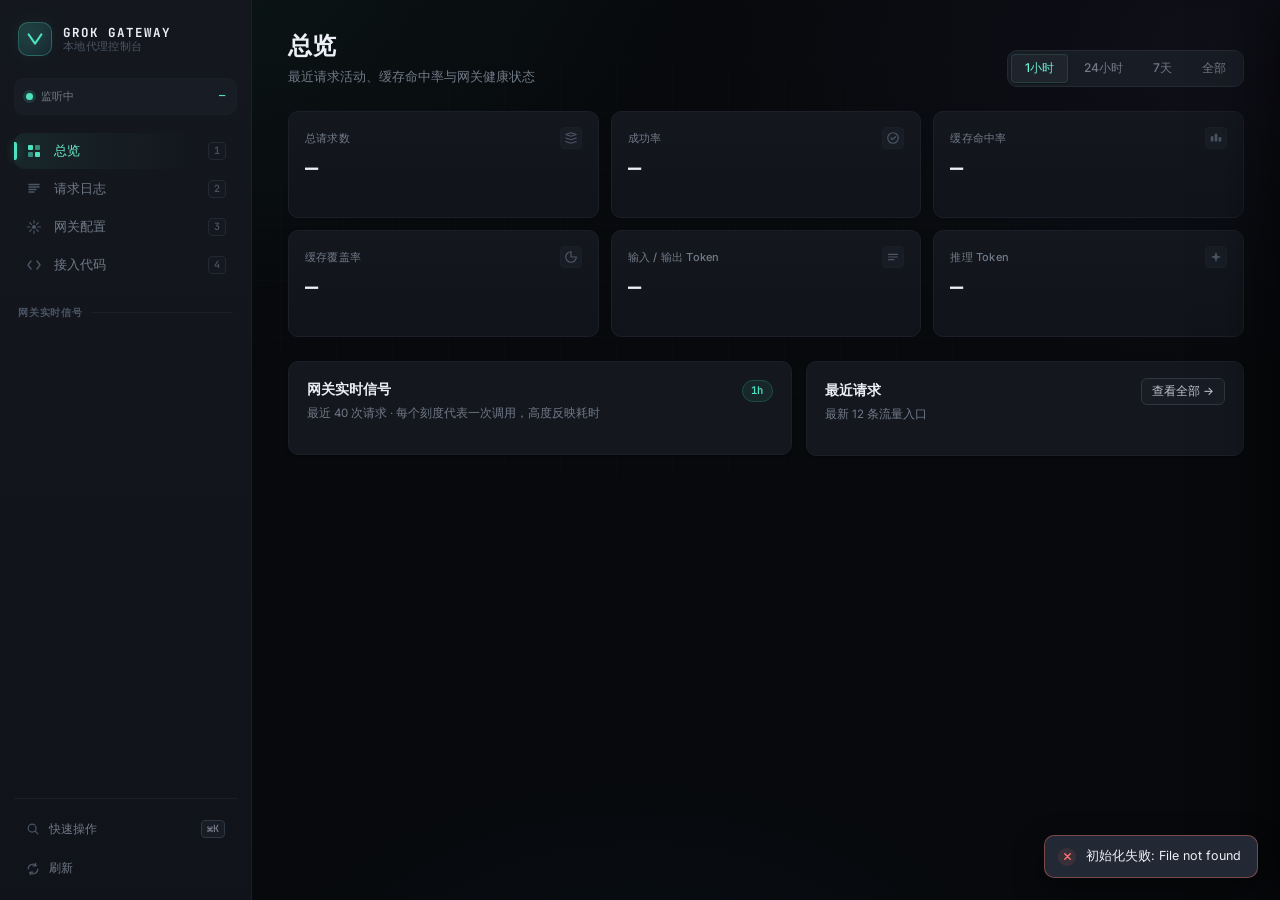
==== static/index.html @ 40077f23 "Add files via upload" ====
<!doctype html>
<html lang="zh">
<head>
<meta charset="utf-8" />
<meta name="viewport" content="width=device-width, initial-scale=1, viewport-fit=cover" />
<meta name="theme-color" content="#0A0B0D" />
<title>Grok Gateway · 控制台</title>
<link rel="icon" href="data:image/svg+xml,%3Csvg xmlns='http://www.w3.org/2000/svg' viewBox='0 0 32 32'%3E%3Crect width='32' height='32' rx='8' fill='%230E1014'/%3E%3Cpath d='M9 11 L16 21 L23 11' stroke='%234FE2C0' stroke-width='2.5' fill='none' stroke-linecap='round' stroke-linejoin='round'/%3E%3C/svg%3E" />
<link rel="preconnect" href="https://fonts.googleapis.com">
<link rel="preconnect" href="https://fonts.gstatic.com" crossorigin>
<link href="https://fonts.googleapis.com/css2?family=JetBrains+Mono:wght@400;500;600;700&family=Inter:wght@400;500;600;700;800&display=swap" rel="stylesheet">
<link rel="stylesheet" href="/static/style.css" />
</head>
<body>

<!-- ============ AMBIENT BACKGROUND ============ -->
<div class="ambient" aria-hidden="true">
  <div class="ambient-mesh"></div>
  <div class="ambient-grid"></div>
</div>

<div class="app">

  <!-- ============ SIDEBAR ============ -->
  <aside class="rail" id="sidebar">
    <div class="rail-brand">
      <span class="rail-brand-mark" aria-hidden="true">
        <svg viewBox="0 0 24 24" width="22" height="22"><path d="M5 7 L12 17 L19 7" stroke="currentColor" stroke-width="2.2" fill="none" stroke-linecap="round" stroke-linejoin="round"/></svg>
      </span>
      <div class="rail-brand-text">
        <strong>GROK GATEWAY</strong>
        <small>本地代理控制台</small>
      </div>
    </div>

    <div class="rail-status" id="connStatus" title="代理监听地址">
      <span class="dot dot-live" id="connDot"></span>
      <span class="rail-status-text">监听中</span>
      <code id="listenAddr">—</code>
    </div>

    <nav class="rail-nav" aria-label="主导航">
      <button class="rail-nav-item is-active" data-view="overview">
        <span class="rail-nav-icon" aria-hidden="true">
          <svg viewBox="0 0 16 16" width="16" height="16"><rect x="2" y="2" width="5" height="5" rx="1" fill="currentColor"/><rect x="9" y="2" width="5" height="5" rx="1" fill="currentColor" opacity="0.55"/><rect x="2" y="9" width="5" height="5" rx="1" fill="currentColor" opacity="0.55"/><rect x="9" y="9" width="5" height="5" rx="1" fill="currentColor"/></svg>
        </span>
        <span class="rail-nav-label">总览</span>
        <kbd>1</kbd>
      </button>
      <button class="rail-nav-item" data-view="logs">
        <span class="rail-nav-icon" aria-hidden="true">
          <svg viewBox="0 0 16 16" width="16" height="16"><path d="M3 3.5h10M3 6h10M3 8.5h7M3 11h5" stroke="currentColor" stroke-width="1.4" stroke-linecap="round" fill="none"/></svg>
        </span>
        <span class="rail-nav-label">请求日志</span>
        <kbd>2</kbd>
      </button>
      <button class="rail-nav-item" data-view="gateways">
        <span class="rail-nav-icon" aria-hidden="true">
          <svg viewBox="0 0 16 16" width="16" height="16"><circle cx="8" cy="8" r="2" fill="currentColor"/><path d="M8 1.5v2.5M8 12v2.5M1.5 8h2.5M12 8h2.5M3.7 3.7l1.7 1.7M10.6 10.6l1.7 1.7M3.7 12.3l1.7-1.7M10.6 5.4l1.7-1.7" stroke="currentColor" stroke-width="1.2" stroke-linecap="round" fill="none"/></svg>
        </span>
        <span class="rail-nav-label">网关配置</span>
        <kbd>3</kbd>
      </button>
      <button class="rail-nav-item" data-view="setup">
        <span class="rail-nav-icon" aria-hidden="true">
          <svg viewBox="0 0 16 16" width="16" height="16"><path d="M5 4l-3 4 3 4M11 4l3 4-3 4" stroke="currentColor" stroke-width="1.4" stroke-linecap="round" stroke-linejoin="round" fill="none"/></svg>
        </span>
        <span class="rail-nav-label">接入代码</span>
        <kbd>4</kbd>
      </button>
    </nav>

    <div class="rail-divider"><span>网关实时信号</span></div>
    <div class="rail-channels" id="railChannels">
      <!-- populated by JS: per-gateway pulse strip -->
    </div>

    <div class="rail-foot">
      <button class="rail-foot-btn" id="cmdKBtn" title="打开命令面板">
        <span class="rail-foot-icon" aria-hidden="true">
          <svg viewBox="0 0 16 16" width="14" height="14"><circle cx="7" cy="7" r="4.5" stroke="currentColor" stroke-width="1.4" fill="none"/><path d="M10.5 10.5l3 3" stroke="currentColor" stroke-width="1.4" stroke-linecap="round"/></svg>
        </span>
        <span>快速操作</span>
        <kbd class="kbd-combo">⌘K</kbd>
      </button>
      <button class="rail-foot-btn" id="refreshAllBtn" title="刷新全部数据">
        <span class="rail-foot-icon" aria-hidden="true">
          <svg viewBox="0 0 16 16" width="14" height="14"><path d="M2.5 8a5.5 5.5 0 0 1 9.4-3.9M13.5 8a5.5 5.5 0 0 1-9.4 3.9" stroke="currentColor" stroke-width="1.4" fill="none" stroke-linecap="round"/><path d="M11 1.5v3h-3M5 14.5v-3h3" stroke="currentColor" stroke-width="1.4" fill="none" stroke-linecap="round" stroke-linejoin="round"/></svg>
        </span>
        <span>刷新</span>
      </button>
    </div>
  </aside>

  <!-- ============ MAIN ============ -->
  <main class="main">

    <!-- ---------- OVERVIEW ---------- -->
    <section class="view is-active" id="view-overview">
      <header class="view-head">
        <div class="view-head-title">
          <h1>总览</h1>
          <p>最近请求活动、缓存命中率与网关健康状态</p>
        </div>
        <div class="range-picker" id="rangePicker" role="tablist">
          <button data-range="1h" class="is-active" role="tab">1小时</button>
          <button data-range="24h" role="tab">24小时</button>
          <button data-range="7d" role="tab">7天</button>
          <button data-range="all" role="tab">全部</button>
        </div>
      </header>

      <div class="stat-grid" id="statGrid">
        <div class="stat-card" data-stat="requests">
          <div class="stat-card-head">
            <span class="stat-label">总请求数</span>
            <span class="stat-icon" aria-hidden="true">
              <svg viewBox="0 0 16 16" width="14" height="14"><path d="M2 4l6-2 6 2-6 2-6-2zM2 8l6 2 6-2M2 12l6 2 6-2" stroke="currentColor" stroke-width="1.2" fill="none" stroke-linecap="round" stroke-linejoin="round"/></svg>
            </span>
          </div>
          <span class="stat-value" id="statRequests">—</span>
          <span class="stat-sub" id="statRequestsSub">&nbsp;</span>
          <svg class="stat-spark" data-stat="requests" viewBox="0 0 100 28" preserveAspectRatio="none" aria-hidden="true"></svg>
        </div>
        <div class="stat-card" data-stat="success">
          <div class="stat-card-head">
            <span class="stat-label">成功率</span>
            <span class="stat-icon" aria-hidden="true">
              <svg viewBox="0 0 16 16" width="14" height="14"><circle cx="8" cy="8" r="6" stroke="currentColor" stroke-width="1.4" fill="none"/><path d="M5.5 8l1.8 1.8L11 6.5" stroke="currentColor" stroke-width="1.4" fill="none" stroke-linecap="round" stroke-linejoin="round"/></svg>
            </span>
          </div>
          <span class="stat-value" id="statSuccess">—</span>
          <span class="stat-sub" id="statSuccessSub">&nbsp;</span>
          <svg class="stat-spark" data-stat="success" viewBox="0 0 100 28" preserveAspectRatio="none" aria-hidden="true"></svg>
        </div>
        <div class="stat-card" data-stat="cacheHit">
          <div class="stat-card-head">
            <span class="stat-label">缓存命中率</span>
            <span class="stat-icon" aria-hidden="true">
              <svg viewBox="0 0 16 16" width="14" height="14"><rect x="2" y="6" width="3" height="6" rx="0.5" fill="currentColor"/><rect x="6.5" y="3" width="3" height="9" rx="0.5" fill="currentColor"/><rect x="11" y="7" width="3" height="5" rx="0.5" fill="currentColor"/></svg>
            </span>
          </div>
          <span class="stat-value" id="statCacheHit">—</span>
          <span class="stat-sub" id="statCacheHitSub">&nbsp;</span>
          <svg class="stat-spark" data-stat="cacheHit" viewBox="0 0 100 28" preserveAspectRatio="none" aria-hidden="true"></svg>
        </div>
        <div class="stat-card" data-stat="cacheCoverage">
          <div class="stat-card-head">
            <span class="stat-label">缓存覆盖率</span>
            <span class="stat-icon" aria-hidden="true">
              <svg viewBox="0 0 16 16" width="14" height="14"><path d="M8 2a6 6 0 1 0 6 6" stroke="currentColor" stroke-width="1.4" fill="none" stroke-linecap="round"/><path d="M8 2v6h6" stroke="currentColor" stroke-width="1.4" fill="none" stroke-linecap="round" stroke-linejoin="round"/></svg>
            </span>
          </div>
          <span class="stat-value" id="statCacheCoverage">—</span>
          <span class="stat-sub" id="statCacheCoverageSub">&nbsp;</span>
          <svg class="stat-spark" data-stat="cacheCoverage" viewBox="0 0 100 28" preserveAspectRatio="none" aria-hidden="true"></svg>
        </div>
        <div class="stat-card" data-stat="tokens">
          <div class="stat-card-head">
            <span class="stat-label">输入 / 输出 Token</span>
            <span class="stat-icon" aria-hidden="true">
              <svg viewBox="0 0 16 16" width="14" height="14"><path d="M3 5h10M3 8h10M3 11h6" stroke="currentColor" stroke-width="1.4" stroke-linecap="round"/></svg>
            </span>
          </div>
          <span class="stat-value" id="statTokens">—</span>
          <span class="stat-sub" id="statTokensSub">&nbsp;</span>
          <svg class="stat-spark" data-stat="tokens" viewBox="0 0 100 28" preserveAspectRatio="none" aria-hidden="true"></svg>
        </div>
        <div class="stat-card" data-stat="reasoning">
          <div class="stat-card-head">
            <span class="stat-label">推理 Token</span>
            <span class="stat-icon" aria-hidden="true">
              <svg viewBox="0 0 16 16" width="14" height="14"><path d="M8 2l1.5 4.5L14 8l-4.5 1.5L8 14l-1.5-4.5L2 8l4.5-1.5z" fill="currentColor"/></svg>
            </span>
          </div>
          <span class="stat-value" id="statReasoning">—</span>
          <span class="stat-sub" id="statReasoningSub">&nbsp;</span>
          <svg class="stat-spark" data-stat="reasoning" viewBox="0 0 100 28" preserveAspectRatio="none" aria-hidden="true"></svg>
        </div>
      </div>

      <div class="panel-row">
        <div class="panel gateway-overview">
          <div class="panel-head">
            <div>
              <h2>网关实时信号</h2>
              <span class="muted small">最近 40 次请求 · 每个刻度代表一次调用，高度反映耗时</span>
            </div>
            <span class="panel-tag" id="pulseRange">1h</span>
          </div>
          <div id="gatewayPulseList" class="gw-pulse-list"><!-- JS --></div>
        </div>

        <div class="panel recent-panel">
          <div class="panel-head">
            <div>
              <h2>最近请求</h2>
              <span class="muted small">最新 12 条流量入口</span>
            </div>
            <button class="btn-ghost small" data-goto="logs">查看全部 →</button>
          </div>
          <div id="recentLogList" class="recent-log-list"><!-- JS --></div>
        </div>
      </div>
    </section>

    <!-- ---------- LOGS ---------- -->
    <section class="view" id="view-logs">
      <header class="view-head">
        <div class="view-head-title">
          <h1>请求日志</h1>
          <p>按网关 / 模型 / 状态筛选，点击行查看完整报文与变更对比</p>
        </div>
        <div class="head-actions">
          <button class="btn-ghost small" id="logsRefreshBtn">
            <svg viewBox="0 0 16 16" width="13" height="13" aria-hidden="true"><path d="M2.5 8a5.5 5.5 0 0 1 9.4-3.9M13.5 8a5.5 5.5 0 0 1-9.4 3.9" stroke="currentColor" stroke-width="1.4" fill="none" stroke-linecap="round"/><path d="M11 1.5v3h-3M5 14.5v-3h3" stroke="currentColor" stroke-width="1.4" fill="none" stroke-linecap="round" stroke-linejoin="round"/></svg>
            刷新
          </button>
          <button class="btn-danger small" id="logsClearBtn">
            <svg viewBox="0 0 16 16" width="13" height="13" aria-hidden="true"><path d="M3 4h10M5.5 4V2.5h5V4M5 4l.5 9h5l.5-9" stroke="currentColor" stroke-width="1.3" fill="none" stroke-linecap="round" stroke-linejoin="round"/></svg>
            清空日志
          </button>
        </div>
      </header>

      <div class="filter-bar">
        <div class="select-wrap">
          <select id="filterGateway" aria-label="按网关筛选">
            <option value="">全部网关</option>
          </select>
          <span class="select-caret" aria-hidden="true"><svg viewBox="0 0 12 12" width="10" height="10"><path d="M3 5l3 3 3-3" stroke="currentColor" stroke-width="1.4" fill="none" stroke-linecap="round"/></svg></span>
        </div>
        <div class="input-wrap">
          <svg viewBox="0 0 16 16" width="13" height="13" aria-hidden="true"><circle cx="7" cy="7" r="4.5" stroke="currentColor" stroke-width="1.4" fill="none"/><path d="M10.5 10.5l3 3" stroke="currentColor" stroke-width="1.4" stroke-linecap="round"/></svg>
          <input id="filterModel" type="text" placeholder="按模型名筛选…" />
        </div>
        <div class="select-wrap">
          <select id="filterStatus" aria-label="按状态筛选">
            <option value="">全部状态</option>
            <option value="success">仅成功</option>
            <option value="error">仅失败</option>
          </select>
          <span class="select-caret" aria-hidden="true"><svg viewBox="0 0 12 12" width="10" height="10"><path d="M3 5l3 3 3-3" stroke="currentColor" stroke-width="1.4" fill="none" stroke-linecap="round"/></svg></span>
        </div>
        <div class="select-wrap">
          <select id="filterLimit" aria-label="每页条数">
            <option value="50">显示 50 条</option>
            <option value="100">显示 100 条</option>
            <option value="200">显示 200 条</option>
            <option value="500">显示 500 条</option>
          </select>
          <span class="select-caret" aria-hidden="true"><svg viewBox="0 0 12 12" width="10" height="10"><path d="M3 5l3 3 3-3" stroke="currentColor" stroke-width="1.4" fill="none" stroke-linecap="round"/></svg></span>
        </div>
      </div>

      <div class="table-wrap panel">
        <table class="log-table">
          <thead>
            <tr>
              <th>时间</th>
              <th>网关</th>
              <th>模型</th>
              <th>状态</th>
              <th>耗时</th>
              <th>流式</th>
              <th>Token (in/out)</th>
              <th>缓存命中</th>
            </tr>
          </thead>
          <tbody id="logTableBody">
            <tr class="empty-row"><td colspan="8">
              <div class="skeleton-line"></div>
              <div class="skeleton-line"></div>
              <div class="skeleton-line"></div>
            </td></tr>
          </tbody>
        </table>
      </div>
      <div class="table-foot">
        <button class="btn-ghost small" id="logsLoadMoreBtn">加载更多</button>
      </div>
    </section>

    <!-- ---------- GATEWAYS ---------- -->
    <section class="view" id="view-gateways">
      <header class="view-head">
        <div class="view-head-title">
          <h1>网关配置</h1>
          <p>分别编辑每个网关的上游地址、请求头白名单和 User-Agent 覆盖</p>
        </div>
        <div class="head-actions">
          <button class="btn-ghost small" id="gatewaysReloadBtn">
            <svg viewBox="0 0 16 16" width="13" height="13" aria-hidden="true"><path d="M2.5 8a5.5 5.5 0 0 1 9.4-3.9M13.5 8a5.5 5.5 0 0 1-9.4 3.9" stroke="currentColor" stroke-width="1.4" fill="none" stroke-linecap="round"/></svg>
            重新加载
          </button>
        </div>
      </header>
      <div id="gatewayCards" class="gw-config-grid"><!-- JS --></div>
    </section>

    <!-- ---------- SETUP ---------- -->
    <section class="view" id="view-setup">
      <header class="view-head">
        <div class="view-head-title">
          <h1>接入代码</h1>
          <p>复制以下配置片段到 Grok Build，指向对应本地网关</p>
        </div>
        <div class="head-actions">
          <button class="btn-ghost small" id="setupReloadBtn">
            <svg viewBox="0 0 16 16" width="13" height="13" aria-hidden="true"><path d="M2.5 8a5.5 5.5 0 0 1 9.4-3.9M13.5 8a5.5 5.5 0 0 1-9.4 3.9" stroke="currentColor" stroke-width="1.4" fill="none" stroke-linecap="round"/></svg>
            重新加载
          </button>
        </div>
      </header>
      <div id="setupSnippets" class="setup-grid"><!-- JS --></div>
    </section>

  </main>
</div>

<!-- ============ LOG DETAIL DRAWER ============ -->
<div class="drawer-backdrop" id="drawerBackdrop"></div>
<aside class="drawer" id="logDrawer" aria-hidden="true">
  <div class="drawer-head">
    <div class="drawer-head-main">
      <h2 id="drawerTitle">请求详情</h2>
      <code id="drawerId" class="muted small">—</code>
    </div>
    <div class="drawer-head-actions">
      <button class="btn-icon" id="drawerCopyIdBtn" title="复制请求 ID">
        <svg viewBox="0 0 16 16" width="13" height="13" aria-hidden="true"><rect x="5" y="5" width="8" height="8" rx="1.5" stroke="currentColor" stroke-width="1.3" fill="none"/><path d="M3 11V3.5A1.5 1.5 0 0 1 4.5 2H11" stroke="currentColor" stroke-width="1.3" fill="none" stroke-linecap="round"/></svg>
      </button>
      <button class="btn-icon" id="drawerCloseBtn" title="关闭 (Esc)">
        <svg viewBox="0 0 16 16" width="13" height="13" aria-hidden="true"><path d="M4 4l8 8M12 4l-8 8" stroke="currentColor" stroke-width="1.6" fill="none" stroke-linecap="round"/></svg>
      </button>
    </div>
  </div>
  <div class="drawer-meta" id="drawerMeta"><!-- JS --></div>
  <div class="drawer-tabs" id="drawerTabs">
    <button class="drawer-tab is-active" data-tab="request-compare">
      <svg viewBox="0 0 14 14" width="11" height="11" aria-hidden="true"><path d="M2 4l3-3 3 3M5 1v6M12 10l-3 3-3-3M9 13V7" stroke="currentColor" stroke-width="1.2" fill="none" stroke-linecap="round" stroke-linejoin="round"/></svg>
      请求对比
    </button>
    <button class="drawer-tab" data-tab="response-compare">
      <svg viewBox="0 0 14 14" width="11" height="11" aria-hidden="true"><path d="M2 4l3-3 3 3M5 1v6M12 10l-3 3-3-3M9 13V7" stroke="currentColor" stroke-width="1.2" fill="none" stroke-linecap="round" stroke-linejoin="round"/></svg>
      响应对比
    </button>
    <button class="drawer-tab" data-tab="request">客户端请求</button>
    <button class="drawer-tab" data-tab="upstream">上游请求</button>
    <button class="drawer-tab" data-tab="upstream-response">上游原始响应</button>
    <button class="drawer-tab" data-tab="response">最终客户端响应</button>
    <button class="drawer-tab" data-tab="headers">请求头</button>
  </div>
  <div class="drawer-body">
    <div class="compare-view" id="drawerCompare"></div>
    <pre class="code-block" id="drawerCode">—</pre>
  </div>
</aside>

<!-- ============ COMMAND PALETTE ============ -->
<div class="cmdk-backdrop" id="cmdkBackdrop" aria-hidden="true"></div>
<div class="cmdk" id="cmdk" role="dialog" aria-modal="true" aria-label="命令面板" aria-hidden="true">
  <div class="cmdk-input-wrap">
    <svg viewBox="0 0 16 16" width="14" height="14" aria-hidden="true"><circle cx="7" cy="7" r="4.5" stroke="currentColor" stroke-width="1.4" fill="none"/><path d="M10.5 10.5l3 3" stroke="currentColor" stroke-width="1.4" stroke-linecap="round"/></svg>
    <input id="cmdkInput" type="text" placeholder="跳转到视图、刷新数据或清空日志…" autocomplete="off" />
    <kbd class="kbd-combo">esc</kbd>
  </div>
  <div class="cmdk-list" id="cmdkList" role="listbox"></div>
</div>

<!-- ============ TOAST STACK ============ -->
<div class="toast-stack" id="toastStack" aria-live="polite" aria-atomic="true"></div>

<script src="/static/app.js"></script>
</body>
</html>
---- static/style.css ----
/* =========================================================
   Grok Gateway Console · v2
   ---------------------------------------------------------
   Design system:
     · layered dark surfaces (depth, not flat black)
     · teal signal accent with subtle glow
     · Inter UI / JetBrains Mono data typography
     · ambient mesh + grid background
     · sparkline trends, command palette, skeletons
   ========================================================= */

/* ----------------- 1. Tokens ----------------- */
:root{
  /* base backgrounds */
  --bg-deep: #07090C;
  --bg: #0C0E13;
  --bg-soft: #101319;

  /* panel system - elevation */
  --panel: #14171E;
  --panel-hi: #181C24;
  --panel-raised: #1E232C;
  --panel-overlay: #161A21;
  --panel-elevated: #232934;

  /* hairlines */
  --hair-soft: #1B1F27;
  --hair: #242A33;
  --hair-strong: #2F3742;

  /* text */
  --text: #ECEFF5;
  --text-soft: #BCC3CF;
  --muted: #717A88;
  --muted-dim: #4B5564;

  /* accents */
  --signal: #4FE2C0;
  --signal-bright: #6CF0D2;
  --signal-soft: #2DC9A8;
  --signal-dim: #1A4F44;
  --signal-glow: rgba(79, 226, 192, 0.35);
  --signal-bg: rgba(79, 226, 192, 0.08);

  --amber: #F5B954;
  --amber-bg: rgba(245, 185, 84, 0.1);
  --coral: #FF7570;
  --coral-bg: rgba(255, 117, 112, 0.1);
  --emerald: #34D399;
  --emerald-bg: rgba(52, 211, 153, 0.1);
  --sky: #38BDF8;
  --sky-bg: rgba(56, 189, 248, 0.1);
  --violet: #A78BFA;
  --violet-bg: rgba(167, 139, 250, 0.1);
  --rose: #FB7185;
  --rose-bg: rgba(251, 113, 133, 0.1);

  /* fonts */
  --font-ui: 'Inter', -apple-system, BlinkMacSystemFont, 'Segoe UI', sans-serif;
  --font-mono: 'JetBrains Mono', ui-monospace, SFMono-Regular, Menlo, Consolas, monospace;

  /* radii */
  --r-xs: 4px;
  --r-sm: 6px;
  --r-md: 10px;
  --r-lg: 14px;
  --r-xl: 18px;
  --r-pill: 999px;

  /* shadows */
  --shadow-sm: 0 1px 2px rgba(0, 0, 0, 0.4);
  --shadow-md: 0 4px 12px rgba(0, 0, 0, 0.35);
  --shadow-lg: 0 12px 32px rgba(0, 0, 0, 0.45);
  --shadow-glow: 0 0 0 1px var(--signal-dim), 0 0 24px rgba(79, 226, 192, 0.18);

  /* motion */
  --ease: cubic-bezier(0.22, 0.61, 0.36, 1);
  --ease-out: cubic-bezier(0.16, 1, 0.3, 1);
  --t-fast: 0.12s;
  --t-med: 0.22s;
  --t-slow: 0.36s;
}

/* ----------------- 2. Base ----------------- */
*{ box-sizing: border-box; }
html,body{ height: 100%; }
body{
  margin: 0;
  background: var(--bg-deep);
  color: var(--text);
  font-family: var(--font-ui);
  font-size: 14px;
  line-height: 1.5;
  -webkit-font-smoothing: antialiased;
  -moz-osx-font-smoothing: grayscale;
  text-rendering: optimizeLegibility;
  overflow-x: hidden;
}

::selection{ background: var(--signal-dim); color: var(--signal-bright); }

::-webkit-scrollbar{ width: 10px; height: 10px; }
::-webkit-scrollbar-track{ background: transparent; }
::-webkit-scrollbar-thumb{
  background: var(--hair-strong);
  border-radius: 6px;
  border: 2px solid transparent;
  background-clip: padding-box;
}
::-webkit-scrollbar-thumb:hover{ background: var(--muted-dim); background-clip: padding-box; }

button{ font-family: inherit; cursor: pointer; }
input, select, textarea{ font-family: inherit; }
code{ font-family: var(--font-mono); }
:focus-visible{ outline: 2px solid var(--signal); outline-offset: 2px; border-radius: 4px; }

.muted{ color: var(--muted); }
.small{ font-size: 12px; }

kbd{
  font-family: var(--font-mono);
  font-size: 10px;
  font-weight: 600;
  padding: 1px 5px;
  border-radius: 4px;
  background: var(--panel-hi);
  border: 1px solid var(--hair-strong);
  color: var(--muted);
  line-height: 1.4;
}
.kbd-combo{ margin-left: auto; }

/* ----------------- 3. Ambient background ----------------- */
.ambient{
  position: fixed; inset: 0; z-index: -1; pointer-events: none;
  background: var(--bg-deep);
}
.ambient-mesh{
  position: absolute; inset: 0;
  background:
    radial-gradient(ellipse 1100px 700px at 8% -8%, rgba(79, 226, 192, 0.07), transparent 55%),
    radial-gradient(ellipse 900px 600px at 95% 5%, rgba(167, 139, 250, 0.05), transparent 55%),
    radial-gradient(ellipse 700px 400px at 50% 110%, rgba(56, 189, 248, 0.03), transparent 55%);
}
.ambient-grid{
  position: absolute; inset: 0;
  background-image:
    linear-gradient(to right, rgba(255, 255, 255, 0.012) 1px, transparent 1px),
    linear-gradient(to bottom, rgba(255, 255, 255, 0.012) 1px, transparent 1px);
  background-size: 56px 56px;
  mask-image: radial-gradient(ellipse 80% 60% at 50% 30%, black 30%, transparent 80%);
  -webkit-mask-image: radial-gradient(ellipse 80% 60% at 50% 30%, black 30%, transparent 80%);
}

/* ----------------- 4. App shell ----------------- */
.app{
  display: grid;
  grid-template-columns: 252px 1fr;
  min-height: 100vh;
}

/* ----------------- 5. Sidebar (rail) ----------------- */
.rail{
  background: linear-gradient(180deg, var(--panel) 0%, var(--bg-soft) 100%);
  border-right: 1px solid var(--hair-soft);
  display: flex;
  flex-direction: column;
  padding: 22px 14px 14px;
  gap: 18px;
  position: sticky;
  top: 0;
  height: 100vh;
  overflow: hidden;
}

.rail-brand{
  display: flex;
  align-items: center;
  gap: 11px;
  padding: 0 4px 4px;
}
.rail-brand-mark{
  width: 34px; height: 34px;
  display: flex; align-items: center; justify-content: center;
  border-radius: var(--r-md);
  background: linear-gradient(135deg, rgba(79, 226, 192, 0.18), rgba(56, 189, 248, 0.08));
  border: 1px solid rgba(79, 226, 192, 0.28);
  color: var(--signal);
  filter: drop-shadow(0 0 8px rgba(79, 226, 192, 0.35));
}
.rail-brand-text{ display: flex; flex-direction: column; line-height: 1.25; }
.rail-brand-text strong{
  font-family: var(--font-mono);
  font-size: 12.5px;
  font-weight: 700;
  letter-spacing: 0.08em;
  color: var(--text);
}
.rail-brand-text small{
  color: var(--muted-dim);
  font-size: 10.5px;
  letter-spacing: 0.03em;
}

.rail-status{
  display: flex; align-items: center; gap: 8px;
  background: var(--panel-hi);
  border: 1px solid var(--hair-soft);
  border-radius: var(--r-md);
  padding: 9px 11px;
  font-family: var(--font-mono);
  font-size: 11px;
  transition: border-color var(--t-fast) var(--ease);
}
.rail-status:hover{ border-color: var(--hair); }
.rail-status-text{ color: var(--muted); flex: 1; }
.rail-status code{ color: var(--signal); font-size: 10.5px; font-weight: 600; }

.dot{
  width: 7px; height: 7px;
  border-radius: 50%;
  flex-shrink: 0;
  background: var(--muted-dim);
}
.dot-live{
  background: var(--signal);
  box-shadow: 0 0 0 3px rgba(79, 226, 192, 0.15);
  animation: pulse-dot 2s ease-in-out infinite;
}
.dot-error{ background: var(--coral); box-shadow: 0 0 0 3px rgba(255, 117, 112, 0.15); }
.dot-warn{ background: var(--amber); }
.dot-idle{ background: var(--muted-dim); }
@keyframes pulse-dot{
  0%, 100%{ box-shadow: 0 0 0 3px rgba(79, 226, 192, 0.18); }
  50%{ box-shadow: 0 0 0 7px rgba(79, 226, 192, 0.06); }
}

.rail-nav{ display: flex; flex-direction: column; gap: 2px; }
.rail-nav-item{
  display: flex; align-items: center; gap: 11px;
  background: transparent;
  border: none;
  color: var(--muted);
  text-align: left;
  padding: 9px 11px;
  border-radius: var(--r-md);
  font-size: 13px;
  font-weight: 500;
  letter-spacing: 0.01em;
  transition: background var(--t-fast) var(--ease), color var(--t-fast) var(--ease);
  position: relative;
}
.rail-nav-item::before{
  content: '';
  position: absolute;
  left: 0; top: 50%;
  transform: translateY(-50%);
  width: 3px;
  height: 0;
  background: var(--signal);
  border-radius: 0 2px 2px 0;
  transition: height var(--t-med) var(--ease);
  box-shadow: 0 0 8px var(--signal-glow);
}
.rail-nav-icon{
  display: flex; align-items: center; justify-content: center;
  width: 18px; height: 18px;
  color: var(--muted-dim);
  transition: color var(--t-fast) var(--ease);
}
.rail-nav-item:hover{
  background: var(--panel-hi);
  color: var(--text-soft);
}
.rail-nav-item:hover .rail-nav-icon{ color: var(--muted); }
.rail-nav-item.is-active{
  background: linear-gradient(90deg, rgba(79, 226, 192, 0.08), transparent 80%);
  color: var(--signal-bright);
}
.rail-nav-item.is-active::before{ height: 18px; }
.rail-nav-item.is-active .rail-nav-icon{ color: var(--signal); }
.rail-nav-item kbd{ opacity: 0.6; margin-left: auto; }

.rail-divider{
  display: flex; align-items: center; gap: 8px;
  margin-top: 4px;
  color: var(--muted-dim);
  font-size: 10px;
  font-weight: 600;
  letter-spacing: 0.08em;
  text-transform: uppercase;
  padding: 0 4px;
}
.rail-divider::after{
  content: '';
  flex: 1;
  height: 1px;
  background: var(--hair-soft);
}

.rail-channels{
  flex: 1;
  display: flex; flex-direction: column; gap: 9px;
  overflow-y: auto;
  margin: -2px;
  padding: 2px;
}
.rail-channel{
  background: var(--panel-hi);
  border: 1px solid var(--hair-soft);
  border-radius: var(--r-sm);
  padding: 9px 11px;
  transition: border-color var(--t-fast) var(--ease);
}
.rail-channel:hover{ border-color: var(--hair); }
.rail-channel-top{
  display: flex; justify-content: space-between; align-items: baseline;
  margin-bottom: 7px;
}
.rail-channel-name{ font-size: 11.5px; font-weight: 600; color: var(--text-soft); }
.rail-channel-prefix{ font-family: var(--font-mono); font-size: 10px; color: var(--muted-dim); }
.rail-channel-ticks{
  display: flex; gap: 2px; align-items: flex-end;
  height: 16px;
}
.tick{
  flex: 1; min-width: 2px;
  background: var(--hair-strong);
  border-radius: 1px;
  height: 30%;
  transition: height var(--t-fast) var(--ease);
}
.tick.ok{ background: var(--signal); opacity: 0.9; }
.tick.err{ background: var(--coral); opacity: 0.95; }

.rail-foot{
  display: flex; flex-direction: column; gap: 4px;
  padding-top: 12px;
  border-top: 1px solid var(--hair-soft);
}
.rail-foot-btn{
  display: flex; align-items: center; gap: 9px;
  background: transparent;
  border: 1px solid transparent;
  color: var(--muted);
  text-align: left;
  padding: 8px 11px;
  border-radius: var(--r-sm);
  font-size: 12px;
  font-weight: 500;
  transition: background var(--t-fast) var(--ease), color var(--t-fast) var(--ease), border-color var(--t-fast) var(--ease);
  width: 100%;
}
.rail-foot-icon{ display: flex; align-items: center; color: var(--muted-dim); transition: color var(--t-fast) var(--ease); }
.rail-foot-btn:hover{
  background: var(--panel-hi);
  border-color: var(--hair);
  color: var(--text-soft);
}
.rail-foot-btn:hover .rail-foot-icon{ color: var(--signal); }

/* ----------------- 6. Buttons ----------------- */
.btn-ghost{
  display: inline-flex; align-items: center; gap: 6px;
  background: var(--panel-hi);
  border: 1px solid var(--hair-strong);
  color: var(--text-soft);
  padding: 7px 12px;
  border-radius: var(--r-sm);
  font-size: 12.5px;
  font-weight: 500;
  transition: border-color var(--t-fast) var(--ease), color var(--t-fast) var(--ease), background var(--t-fast) var(--ease);
  white-space: nowrap;
}
.btn-ghost:hover{
  border-color: var(--signal-dim);
  color: var(--signal-bright);
  background: var(--signal-bg);
}
.btn-ghost.small{ padding: 5px 10px; font-size: 11.5px; }
.btn-ghost.small[style*="width:auto"],
.btn-ghost.small.save-gw-btn{ width: auto; }

.btn-danger{
  display: inline-flex; align-items: center; gap: 6px;
  background: var(--coral-bg);
  border: 1px solid rgba(255, 117, 112, 0.3);
  color: var(--coral);
  padding: 7px 12px;
  border-radius: var(--r-sm);
  font-size: 12.5px;
  font-weight: 500;
  transition: background var(--t-fast) var(--ease), border-color var(--t-fast) var(--ease);
  white-space: nowrap;
}
.btn-danger:hover{
  background: rgba(255, 117, 112, 0.18);
  border-color: rgba(255, 117, 112, 0.5);
}
.btn-danger.small{ padding: 5px 10px; font-size: 11.5px; }

.btn-primary{
  display: inline-flex; align-items: center; gap: 6px;
  background: linear-gradient(135deg, var(--signal) 0%, var(--signal-soft) 100%);
  border: 1px solid var(--signal-soft);
  color: #06201C;
  padding: 8px 16px;
  border-radius: var(--r-sm);
  font-size: 12.5px;
  font-weight: 600;
  transition: filter var(--t-fast) var(--ease), box-shadow var(--t-fast) var(--ease);
  box-shadow: 0 0 0 0 var(--signal-glow);
}
.btn-primary:hover{
  filter: brightness(1.08);
  box-shadow: 0 0 0 3px var(--signal-glow);
}
.btn-primary:disabled{ opacity: 0.5; cursor: not-allowed; box-shadow: none; }

.btn-icon{
  display: flex; align-items: center; justify-content: center;
  background: transparent;
  border: 1px solid var(--hair-strong);
  color: var(--muted);
  width: 30px; height: 30px;
  border-radius: var(--r-sm);
  font-size: 13px;
  transition: background var(--t-fast) var(--ease), color var(--t-fast) var(--ease), border-color var(--t-fast) var(--ease);
}
.btn-icon:hover{
  color: var(--text);
  border-color: var(--muted-dim);
  background: var(--panel-hi);
}

/* ----------------- 7. Main ----------------- */
.main{
  padding: 28px 36px 60px;
  max-width: 1400px;
  width: 100%;
}

.view{ display: none; }
.view.is-active{
  display: block;
  animation: view-in 0.32s var(--ease-out);
}
@keyframes view-in{
  from{ opacity: 0; transform: translateY(6px); }
  to{ opacity: 1; transform: none; }
}

.view-head{
  display: flex; justify-content: space-between; align-items: flex-end;
  margin-bottom: 24px; gap: 18px; flex-wrap: wrap;
}
.view-head-title h1{
  font-family: var(--font-ui);
  font-size: 24px;
  font-weight: 700;
  margin: 0 0 4px;
  letter-spacing: -0.018em;
  color: var(--text);
}
.view-head-title p{
  margin: 0;
  font-size: 12.5px;
  color: var(--muted);
}
.head-actions{ display: flex; gap: 8px; flex-wrap: wrap; }

.range-picker{
  display: flex;
  background: var(--panel-hi);
  border: 1px solid var(--hair);
  border-radius: var(--r-md);
  padding: 3px;
  gap: 2px;
}
.range-picker button{
  background: transparent;
  border: none;
  color: var(--muted);
  padding: 6px 14px;
  border-radius: var(--r-xs);
  font-size: 12px;
  font-weight: 500;
  transition: background var(--t-fast) var(--ease), color var(--t-fast) var(--ease);
}
.range-picker button:hover{ color: var(--text-soft); }
.range-picker button.is-active{
  background: var(--panel-raised);
  color: var(--signal-bright);
  box-shadow: var(--shadow-sm), inset 0 0 0 1px rgba(79, 226, 192, 0.15);
}

/* ----------------- 8. Stat grid ----------------- */
.stat-grid{
  display: grid;
  grid-template-columns: repeat(6, 1fr);
  gap: 12px;
  margin-bottom: 24px;
}
@media (max-width: 1280px){ .stat-grid{ grid-template-columns: repeat(3, 1fr); } }
@media (max-width: 720px){ .stat-grid{ grid-template-columns: repeat(2, 1fr); } }

.stat-card{
  position: relative;
  background: linear-gradient(180deg, var(--panel) 0%, var(--bg-soft) 100%);
  border: 1px solid var(--hair-soft);
  border-radius: var(--r-md);
  padding: 15px 16px 14px;
  display: flex; flex-direction: column; gap: 5px;
  overflow: hidden;
  transition: border-color var(--t-fast) var(--ease), transform var(--t-fast) var(--ease);
}
.stat-card::before{
  content: '';
  position: absolute;
  top: 0; left: 0; right: 0;
  height: 1px;
  background: linear-gradient(90deg, transparent, rgba(79, 226, 192, 0.3), transparent);
  opacity: 0;
  transition: opacity var(--t-med) var(--ease);
}
.stat-card:hover{
  border-color: var(--hair);
  transform: translateY(-1px);
}
.stat-card:hover::before{ opacity: 1; }

.stat-card-head{
  display: flex; justify-content: space-between; align-items: center;
  margin-bottom: 2px;
}
.stat-label{
  font-size: 11px;
  color: var(--muted);
  font-weight: 500;
  letter-spacing: 0.02em;
}
.stat-icon{
  display: flex; align-items: center; justify-content: center;
  width: 22px; height: 22px;
  background: var(--panel-hi);
  border: 1px solid var(--hair-soft);
  border-radius: var(--r-xs);
  color: var(--muted-dim);
}
.stat-value{
  font-family: var(--font-mono);
  font-size: 22px;
  font-weight: 600;
  letter-spacing: -0.015em;
  color: var(--text);
  line-height: 1.2;
}
.stat-sub{
  font-size: 10.5px;
  color: var(--muted-dim);
  font-family: var(--font-mono);
}
.stat-spark{
  position: absolute;
  bottom: 0; left: 0; right: 0;
  height: 32px;
  width: 100%;
  opacity: 0.65;
  pointer-events: none;
}
.stat-spark .spark-line{ stroke: var(--signal); stroke-width: 1.5; fill: none; }
.stat-spark .spark-fill{ fill: url(#spark-grad); opacity: 0.25; }
.stat-spark .spark-area{ fill: var(--signal); opacity: 0.05; }

/* ----------------- 9. Panels ----------------- */
.panel{
  background: var(--panel);
  border: 1px solid var(--hair-soft);
  border-radius: var(--r-md);
  padding: 16px 18px 18px;
  box-shadow: var(--shadow-sm);
}
.panel-head{
  display: flex; justify-content: space-between; align-items: baseline;
  margin-bottom: 14px;
  gap: 12px;
}
.panel-head h2{
  font-size: 14px;
  margin: 0 0 2px;
  font-weight: 600;
  color: var(--text);
}
.panel-head .muted{ font-size: 11.5px; }
.panel-tag{
  font-family: var(--font-mono);
  font-size: 10.5px;
  font-weight: 600;
  color: var(--signal);
  background: var(--signal-bg);
  border: 1px solid var(--signal-dim);
  padding: 2px 8px;
  border-radius: var(--r-pill);
  letter-spacing: 0.04em;
}

.panel-row{
  display: grid;
  grid-template-columns: 1.15fr 1fr;
  gap: 14px;
  align-items: start;
}
@media (max-width: 1080px){ .panel-row{ grid-template-columns: 1fr; } }

/* gateway pulse rows */
.gw-pulse-list{ display: flex; flex-direction: column; gap: 16px; }
.gw-pulse-top{
  display: flex; justify-content: space-between; align-items: baseline;
  margin-bottom: 7px;
}
.gw-pulse-name{ font-size: 13px; font-weight: 600; color: var(--text); }
.gw-pulse-prefix{
  font-family: var(--font-mono);
  font-size: 10.5px;
  color: var(--signal);
  background: var(--signal-bg);
  padding: 2px 7px;
  border-radius: var(--r-xs);
  margin-left: 8px;
  border: 1px solid var(--signal-dim);
}
.gw-pulse-stat{
  font-family: var(--font-mono);
  font-size: 11px;
  color: var(--muted);
}
.gw-pulse-bar{
  display: flex; gap: 2px; align-items: flex-end;
  height: 36px;
  background: var(--bg-soft);
  border-radius: var(--r-sm);
  padding: 5px 6px;
  border: 1px solid var(--hair-soft);
}
.gw-pulse-bar .tick{ flex: 1; border-radius: 1px; }
.gw-pulse-bar .tick.ok{ box-shadow: 0 0 6px rgba(79, 226, 192, 0.25); }

/* recent log list */
.recent-log-list{
  display: flex; flex-direction: column; gap: 0;
  max-height: 380px;
  overflow-y: auto;
  margin: -4px;
  padding: 4px;
}
.recent-log-item{
  display: grid;
  grid-template-columns: 56px 1fr auto auto;
  gap: 11px;
  align-items: center;
  padding: 9px 8px;
  border-bottom: 1px solid var(--hair-soft);
  cursor: pointer;
  border-radius: var(--r-xs);
  transition: background var(--t-fast) var(--ease);
}
.recent-log-item:last-child{ border-bottom: none; }
.recent-log-item:hover{ background: var(--panel-hi); }
.recent-log-item .rli-gw{
  font-family: var(--font-mono);
  font-size: 10.5px;
  font-weight: 600;
  text-align: center;
  padding: 3px 6px;
  border-radius: var(--r-xs);
  text-transform: uppercase;
  letter-spacing: 0.04em;
}
.recent-log-item .rli-gw.oc{ color: var(--sky); background: var(--sky-bg); }
.recent-log-item .rli-gw.st{ color: var(--violet); background: var(--violet-bg); }
.recent-log-item .rli-gw.ve{ color: var(--amber); background: var(--amber-bg); }
.recent-log-item .rli-model{
  font-size: 12.5px;
  color: var(--text-soft);
  overflow: hidden;
  text-overflow: ellipsis;
  white-space: nowrap;
}
.recent-log-item .rli-time{
  font-family: var(--font-mono);
  font-size: 10.5px;
  color: var(--muted-dim);
}
.recent-log-item .rli-status{
  width: 8px; height: 8px;
  border-radius: 50%;
  box-shadow: 0 0 6px currentColor;
}

.empty-state{
  padding: 36px 12px;
  text-align: center;
  color: var(--muted-dim);
  font-size: 12.5px;
  display: flex; flex-direction: column; align-items: center; gap: 10px;
}
.empty-state svg{ opacity: 0.35; }

/* ----------------- 10. Filter bar ----------------- */
.filter-bar{
  display: flex; gap: 8px; margin-bottom: 16px; flex-wrap: wrap;
}
.select-wrap, .input-wrap{
  position: relative;
  display: inline-flex; align-items: center;
}
.input-wrap svg{ position: absolute; left: 10px; color: var(--muted-dim); pointer-events: none; }
.select-wrap select, .filter-bar input{
  background: var(--panel);
  border: 1px solid var(--hair-strong);
  color: var(--text);
  padding: 8px 10px;
  border-radius: var(--r-sm);
  font-size: 12.5px;
  outline: none;
  transition: border-color var(--t-fast) var(--ease), background var(--t-fast) var(--ease);
  appearance: none;
  -webkit-appearance: none;
}
.select-wrap select{ padding-right: 28px; cursor: pointer; }
.select-wrap select:focus, .filter-bar input:focus{
  border-color: var(--signal);
  background: var(--panel-hi);
}
.filter-bar input{ flex: 1; min-width: 200px; }
.input-wrap input{ padding-left: 30px; }
.select-caret{
  position: absolute;
  right: 10px;
  display: flex; align-items: center;
  color: var(--muted);
  pointer-events: none;
}
.input-wrap{ flex: 1; min-width: 200px; }

/* ----------------- 11. Log table ----------------- */
.table-wrap{
  padding: 0;
  overflow-x: auto;
  border-radius: var(--r-md);
}
.log-table{
  width: 100%;
  border-collapse: collapse;
  font-size: 12.5px;
}
.log-table thead th{
  text-align: left;
  padding: 12px 14px;
  color: var(--muted);
  font-weight: 600;
  font-size: 10.5px;
  letter-spacing: 0.06em;
  text-transform: uppercase;
  border-bottom: 1px solid var(--hair);
  position: sticky;
  top: 0;
  background: var(--panel);
  z-index: 1;
}
.log-table tbody td{
  padding: 10px 14px;
  border-bottom: 1px solid var(--hair-soft);
  font-family: var(--font-mono);
  font-size: 12px;
  white-space: nowrap;
}
.log-table tbody tr{
  cursor: pointer;
  transition: background var(--t-fast) var(--ease);
}
.log-table tbody tr:hover{ background: var(--panel-hi); }
.log-table tbody tr:last-child td{ border-bottom: none; }
.log-table .empty-row td{
  font-family: var(--font-ui);
  color: var(--muted-dim);
  text-align: center;
  padding: 32px;
  cursor: default;
}
.log-table .empty-row:hover{ background: transparent; }

.status-pill{
  display: inline-flex; align-items: center; gap: 5px;
  padding: 3px 9px;
  border-radius: var(--r-pill);
  font-size: 11px;
  font-weight: 600;
  font-family: var(--font-mono);
}
.status-pill::before{
  content: '';
  width: 5px; height: 5px;
  border-radius: 50%;
  background: currentColor;
  box-shadow: 0 0 4px currentColor;
}
.status-pill.ok{ background: var(--emerald-bg); color: var(--emerald); }
.status-pill.err{ background: var(--coral-bg); color: var(--coral); }

.gw-tag{
  font-size: 10.5px;
  font-weight: 600;
  padding: 2px 7px;
  border-radius: var(--r-xs);
  font-family: var(--font-mono);
  letter-spacing: 0.04em;
}
.gw-tag.oc{ color: var(--sky); background: var(--sky-bg); }
.gw-tag.st{ color: var(--violet); background: var(--violet-bg); }
.gw-tag.ve{ color: var(--amber); background: var(--amber-bg); }
.gw-tag:not([class*="oc"]):not([class*="st"]):not([class*="ve"]){
  color: var(--muted);
  background: var(--panel-raised);
}

.table-foot{
  display: flex; justify-content: center;
  margin-top: 14px;
}
.table-foot .btn-ghost{ width: auto; padding: 8px 22px; }

/* ----------------- 12. Skeleton loading ----------------- */
.skeleton-line{
  height: 14px;
  background: linear-gradient(90deg, var(--panel-hi) 0%, var(--panel-raised) 50%, var(--panel-hi) 100%);
  background-size: 200% 100%;
  border-radius: var(--r-xs);
  animation: skeleton-shimmer 1.5s infinite;
  margin: 6px auto;
  max-width: 320px;
}
.skeleton-line:nth-child(2){ max-width: 240px; animation-delay: 0.15s; }
.skeleton-line:nth-child(3){ max-width: 280px; animation-delay: 0.3s; }
@keyframes skeleton-shimmer{
  0%{ background-position: 200% 0; }
  100%{ background-position: -200% 0; }
}

.skeleton-row{
  display: inline-block;
  height: 12px;
  width: 80px;
  background: linear-gradient(90deg, var(--panel-hi), var(--panel-raised), var(--panel-hi));
  background-size: 200% 100%;
  border-radius: var(--r-xs);
  animation: skeleton-shimmer 1.5s infinite;
}

/* ----------------- 13. Gateway config cards ----------------- */
.gw-config-grid{
  display: grid;
  grid-template-columns: repeat(3, 1fr);
  gap: 16px;
}
@media (max-width: 1180px){ .gw-config-grid{ grid-template-columns: 1fr; } }

.gw-card-head .toggle-row{ gap: 8px; }
.compact-toggle-row{ flex-shrink: 0; }
.ua-toggle-row{ margin-top: 2px; }
.switch-label{ color: var(--text-soft); font-size: 11px; font-weight: 600; }
.ua-toggle-row > div{ display: flex; flex-direction: column; gap: 3px; }

.gw-card{
  background: linear-gradient(180deg, var(--panel) 0%, var(--bg-soft) 100%);
  border: 1px solid var(--hair-soft);
  border-radius: var(--r-md);
  padding: 20px 20px 18px;
  display: flex; flex-direction: column; gap: 14px;
  transition: border-color var(--t-fast) var(--ease);
  position: relative;
  overflow: hidden;
}
.gw-card::before{
  content: '';
  position: absolute;
  top: 0; left: 0; right: 0;
  height: 2px;
  background: linear-gradient(90deg, var(--signal), transparent);
  opacity: 0.6;
}
.gw-card:hover{ border-color: var(--hair); }

.gw-card-head{
  display: flex; justify-content: space-between; align-items: flex-start;
  gap: 12px;
}
.gw-card-title{ display: flex; align-items: center; gap: 9px; flex-wrap: wrap; }
.gw-card-title strong{ font-size: 14.5px; color: var(--text); font-weight: 700; }
.gw-card-prefix{
  font-family: var(--font-mono);
  font-size: 11px;
  font-weight: 600;
  color: var(--signal);
  background: var(--signal-bg);
  padding: 3px 8px;
  border-radius: var(--r-xs);
  border: 1px solid var(--signal-dim);
}
.gw-card-protocol{
  font-size: 10.5px;
  color: var(--muted);
  font-family: var(--font-mono);
  margin-top: 4px;
  letter-spacing: 0.04em;
  text-transform: uppercase;
}
.gw-card-protocol::before{
  content: '●';
  margin-right: 5px;
  color: var(--signal-soft);
}

.field{ display: flex; flex-direction: column; gap: 6px; }
.field label{
  font-size: 11px;
  color: var(--muted);
  font-weight: 600;
  letter-spacing: 0.04em;
  text-transform: uppercase;
}
.field input, .field textarea{
  background: var(--bg-soft);
  border: 1px solid var(--hair-strong);
  color: var(--text);
  padding: 9px 11px;
  border-radius: var(--r-sm);
  font-size: 12.5px;
  font-family: var(--font-mono);
  outline: none;
  resize: vertical;
  transition: border-color var(--t-fast) var(--ease), background var(--t-fast) var(--ease);
}
.field input:focus, .field textarea:focus{
  border-color: var(--signal);
  background: var(--panel-hi);
  box-shadow: 0 0 0 3px var(--signal-bg);
}
.field-hint{ font-size: 10.5px; color: var(--muted-dim); }

.toggle-row{ display: flex; align-items: center; justify-content: space-between; }
.toggle{ position: relative; width: 38px; height: 21px; flex-shrink: 0; }
.toggle input{ opacity: 0; width: 0; height: 0; position: absolute; }
.toggle-track{
  position: absolute; inset: 0;
  background: var(--hair-strong);
  border-radius: var(--r-pill);
  transition: background var(--t-med) var(--ease);
  cursor: pointer;
}
.toggle-track::after{
  content: '';
  position: absolute;
  width: 15px; height: 15px;
  border-radius: 50%;
  background: var(--text-soft);
  top: 3px; left: 3px;
  transition: transform var(--t-med) var(--ease), background var(--t-med) var(--ease);
  box-shadow: 0 1px 3px rgba(0, 0, 0, 0.3);
}
.toggle input:checked + .toggle-track{
  background: var(--signal-dim);
}
.toggle input:checked + .toggle-track::after{
  transform: translateX(17px);
  background: var(--signal);
  box-shadow: 0 1px 3px rgba(0, 0, 0, 0.3), 0 0 8px var(--signal-glow);
}

.gw-card-foot{
  display: flex; justify-content: flex-end; gap: 8px;
  margin-top: 4px;
  padding-top: 6px;
}

/* ----------------- 14. Setup snippets ----------------- */
.setup-grid{
  display: grid;
  grid-template-columns: 1fr;
  gap: 14px;
  max-width: 820px;
}
.setup-card{
  background: var(--panel);
  border: 1px solid var(--hair-soft);
  border-radius: var(--r-md);
  padding: 16px 18px;
  transition: border-color var(--t-fast) var(--ease);
}
.setup-card:hover{ border-color: var(--hair); }
.setup-card-head{
  display: flex; justify-content: space-between; align-items: center;
  margin-bottom: 11px;
  gap: 8px;
}
.setup-card-head strong{ font-size: 13.5px; color: var(--text); }
.setup-pre{
  background: var(--bg-deep);
  border: 1px solid var(--hair-soft);
  border-radius: var(--r-sm);
  padding: 13px 15px;
  font-family: var(--font-mono);
  font-size: 12px;
  color: var(--signal-bright);
  white-space: pre-wrap;
  word-break: break-all;
  margin: 0;
  line-height: 1.6;
}

/* ----------------- 15. Drawer ----------------- */
.drawer-backdrop{
  position: fixed; inset: 0;
  background: rgba(7, 9, 12, 0.65);
  backdrop-filter: blur(3px);
  -webkit-backdrop-filter: blur(3px);
  opacity: 0;
  pointer-events: none;
  transition: opacity var(--t-med) var(--ease);
  z-index: 60;
}
.drawer-backdrop.is-open{ opacity: 1; pointer-events: auto; }

.drawer{
  position: fixed;
  top: 0; right: 0;
  height: 100vh;
  width: min(660px, 94vw);
  background: linear-gradient(180deg, var(--panel-overlay) 0%, var(--bg-soft) 100%);
  border-left: 1px solid var(--hair);
  transform: translateX(100%);
  transition: transform var(--t-med) var(--ease-out);
  z-index: 61;
  display: flex; flex-direction: column;
  box-shadow: -20px 0 50px rgba(0, 0, 0, 0.5);
}
.drawer.is-open{ transform: translateX(0); }

.drawer-head{
  display: flex; justify-content: space-between; align-items: flex-start;
  padding: 18px 20px 14px;
  border-bottom: 1px solid var(--hair-soft);
  gap: 12px;
}
.drawer-head-main{ flex: 1; min-width: 0; }
.drawer-head h2{ margin: 0 0 4px; font-size: 15px; font-weight: 600; color: var(--text); }
.drawer-head-actions{ display: flex; gap: 6px; flex-shrink: 0; }

.drawer-meta{
  display: flex; flex-wrap: wrap; gap: 7px;
  padding: 14px 20px;
  border-bottom: 1px solid var(--hair-soft);
}
.meta-chip{
  background: var(--panel-hi);
  border: 1px solid var(--hair-soft);
  border-radius: var(--r-sm);
  padding: 5px 9px;
  font-size: 11px;
  font-family: var(--font-mono);
  color: var(--muted);
  display: inline-flex; align-items: center; gap: 5px;
}
.meta-chip b{ color: var(--text); font-weight: 600; }
.meta-chip.error{ color: var(--coral); border-color: rgba(255, 117, 112, 0.3); }
.meta-chip.error b{ color: var(--coral); }

.drawer-tabs{
  display: flex; gap: 2px;
  padding: 10px 20px 0;
  border-bottom: 1px solid var(--hair-soft);
  overflow-x: auto;
  scrollbar-width: thin;
}
.drawer-tab{
  display: inline-flex; align-items: center; gap: 5px;
  background: none; border: none;
  color: var(--muted);
  padding: 8px 12px;
  font-size: 12px;
  font-weight: 500;
  border-bottom: 2px solid transparent;
  transition: color var(--t-fast) var(--ease), border-color var(--t-fast) var(--ease);
  white-space: nowrap;
}
.drawer-tab:hover{ color: var(--text-soft); }
.drawer-tab.is-active{
  color: var(--signal-bright);
  border-bottom-color: var(--signal);
}
.drawer-tab svg{ opacity: 0.7; }

.drawer-body{
  flex: 1;
  overflow-y: auto;
  padding: 16px 20px 30px;
}
.code-block{
  background: var(--bg-deep);
  border: 1px solid var(--hair-soft);
  border-radius: var(--r-sm);
  padding: 14px 16px;
  font-family: var(--font-mono);
  font-size: 11.5px;
  line-height: 1.6;
  white-space: pre-wrap;
  word-break: break-word;
  color: #C9E8E3;
  margin: 0;
  overflow-x: auto;
}
.compare-view{
  display: grid;
  grid-template-columns: repeat(2, minmax(0, 1fr));
  gap: 12px;
}
.compare-summary{ grid-column: 1 / -1; display: flex; gap: 7px; flex-wrap: wrap; }
.compare-badge{
  border: 1px solid var(--hair-strong);
  border-radius: var(--r-pill);
  padding: 4px 9px;
  font-size: 11px;
}
.compare-badge.same{ color: var(--signal); background: var(--signal-bg); }
.compare-badge.changed{ color: var(--coral); background: var(--coral-bg); }
.compare-pane{
  min-width: 0;
  background: var(--panel-hi);
  border: 1px solid var(--hair-soft);
  border-radius: var(--r-sm);
  padding: 12px;
}
.compare-pane-head{ display: flex; flex-direction: column; gap: 5px; margin-bottom: 12px; }
.compare-pane-head strong{ font-size: 13px; color: var(--text); }
.compare-pane-head code{ color: var(--signal); font-size: 10.5px; word-break: break-all; }
.compare-pane h4{
  margin: 12px 0 6px;
  color: var(--muted);
  font-size: 10.5px;
  letter-spacing: 0.06em;
  text-transform: uppercase;
}
.compare-code{
  max-height: 330px;
  overflow: auto;
  padding: 10px 11px;
  font-size: 10.5px;
}
@media (max-width: 760px){ .compare-view{ grid-template-columns: 1fr; } }

.diff-overview{
  background: var(--panel-hi);
  border: 1px solid var(--hair-soft);
  border-radius: var(--r-sm);
  padding: 12px 14px;
  margin-bottom: 12px;
}
.diff-route{
  display: flex; align-items: center; gap: 9px;
  color: var(--text);
  font-size: 12px;
  font-weight: 600;
}
.diff-route b{ color: var(--muted-dim); }
.diff-endpoints{
  display: grid;
  grid-template-columns: minmax(0, 1fr) auto minmax(0, 1fr);
  gap: 8px; align-items: center;
  margin-top: 6px;
}
.diff-endpoints code{
  color: var(--signal);
  font-size: 10px;
  overflow-wrap: anywhere;
}
.diff-endpoints b{ color: var(--muted-dim); }
.diff-summary{
  display: flex; gap: 7px; flex-wrap: wrap;
  margin-top: 9px;
}
.diff-summary-badge{
  border: 1px solid var(--hair-strong);
  border-radius: var(--r-pill);
  padding: 3px 9px;
  font-size: 10.5px;
  font-family: var(--font-mono);
  font-weight: 600;
}
.diff-summary-badge.added{ color: #86EFAC; background: rgba(74, 222, 128, 0.1); }
.diff-summary-badge.modified{ color: var(--amber); background: var(--amber-bg); }
.diff-summary-badge.deleted{ color: var(--rose); background: var(--rose-bg); }
.diff-summary-badge.same{ color: var(--signal); background: var(--signal-bg); }
.diff-section{
  overflow: hidden;
  border: 1px solid var(--hair-soft);
  border-radius: var(--r-sm);
  margin-bottom: 12px;
  background: var(--panel);
}
.diff-section-empty{ background: var(--panel-hi); }
.diff-section-head{
  display: flex; align-items: center; justify-content: space-between;
  gap: 10px;
  padding: 10px 13px;
  border-bottom: 1px solid var(--hair-soft);
}
.diff-section-head > div{ display: flex; flex-direction: column; gap: 3px; }
.diff-section-head strong{ font-size: 12.5px; color: var(--text); }
.diff-section-head span{ color: var(--muted); font-size: 10.5px; }
.diff-change-count{
  color: var(--amber) !important;
  font-family: var(--font-mono);
  white-space: nowrap;
  font-weight: 600;
}
.diff-no-change{
  color: var(--signal) !important;
  font-family: var(--font-mono);
  white-space: nowrap;
  font-weight: 600;
}
.diff-column-head{
  display: grid;
  grid-template-columns: 1fr 1fr;
  padding: 6px 12px;
  color: var(--muted-dim);
  border-bottom: 1px solid var(--hair-soft);
  font-size: 10px;
  text-transform: uppercase;
  letter-spacing: 0.06em;
  font-weight: 600;
}
.diff-column-head span + span{
  border-left: 1px solid var(--hair-soft);
  padding-left: 12px;
}
.diff-row{
  display: grid;
  grid-template-columns: 1fr 1fr;
  border-bottom: 1px solid var(--hair-soft);
}
.diff-row:last-child{ border-bottom: 0; }
.diff-line{
  display: flex; min-width: 0;
  padding: 7px 10px;
  font-family: var(--font-mono);
  font-size: 11px;
  line-height: 1.5;
  white-space: pre-wrap;
  word-break: break-word;
}
.diff-line + .diff-line{ border-left: 1px solid var(--hair-soft); }
.diff-line i{
  flex: 0 0 15px;
  color: var(--muted-dim);
  font-style: normal;
  user-select: none;
}
.diff-line code{ color: var(--text-soft); }
.diff-line-old{ background: rgba(248, 113, 113, 0.1); }
.diff-line-old i{ color: var(--rose); }
.diff-line-new{ background: rgba(74, 222, 128, 0.1); }
.diff-line-new i{ color: #86EFAC; }
.diff-line-empty{ background: rgba(255, 255, 255, 0.01); }
.diff-line-empty code{ color: transparent; user-select: none; }
.diff-row.modified .diff-line-old i,
.diff-row.modified .diff-line-new i{ color: var(--amber); }
.diff-explanation{
  grid-column: 1 / -1;
  padding: 5px 10px 6px 25px;
  color: var(--amber);
  background: var(--amber-bg);
  border-top: 1px dashed rgba(245, 185, 84, 0.18);
  font-size: 10.5px;
}
.diff-explanation code{ margin-left: 5px; color: #FEF3C7; font-family: var(--font-mono); }
.diff-collapse{
  grid-column: 1 / -1;
  padding: 6px 12px;
  color: var(--muted-dim);
  background: var(--panel-hi);
  font-size: 10.5px;
  text-align: center;
  border-bottom: 1px solid var(--hair-soft);
}
@media (max-width: 760px){
  .diff-column-head, .diff-row{ grid-template-columns: 1fr; }
  .diff-line + .diff-line{ border-left: 0; border-top: 1px solid var(--hair-soft); }
}

/* ----------------- 16. Command palette ----------------- */
.cmdk-backdrop{
  position: fixed; inset: 0;
  background: rgba(7, 9, 12, 0.7);
  backdrop-filter: blur(4px);
  -webkit-backdrop-filter: blur(4px);
  opacity: 0;
  pointer-events: none;
  transition: opacity var(--t-med) var(--ease);
  z-index: 80;
}
.cmdk-backdrop.is-open{ opacity: 1; pointer-events: auto; }

.cmdk{
  position: fixed;
  top: 12vh; left: 50%;
  transform: translateX(-50%) translateY(-12px);
  width: min(560px, 92vw);
  background: var(--panel-overlay);
  border: 1px solid var(--hair);
  border-radius: var(--r-lg);
  box-shadow: var(--shadow-lg);
  z-index: 81;
  opacity: 0;
  pointer-events: none;
  transition: opacity var(--t-med) var(--ease), transform var(--t-med) var(--ease);
  overflow: hidden;
}
.cmdk.is-open{
  opacity: 1;
  pointer-events: auto;
  transform: translateX(-50%) translateY(0);
}
.cmdk-input-wrap{
  display: flex; align-items: center; gap: 10px;
  padding: 14px 18px;
  border-bottom: 1px solid var(--hair-soft);
  color: var(--muted);
}
.cmdk-input-wrap svg{ flex-shrink: 0; }
.cmdk-input-wrap input{
  flex: 1;
  background: transparent;
  border: none;
  outline: none;
  color: var(--text);
  font-size: 14px;
  font-family: var(--font-ui);
}
.cmdk-input-wrap input::placeholder{ color: var(--muted-dim); }

.cmdk-list{
  max-height: 60vh;
  overflow-y: auto;
  padding: 6px;
}
.cmdk-group{
  padding: 8px 10px 4px;
  font-size: 10px;
  font-weight: 700;
  letter-spacing: 0.08em;
  text-transform: uppercase;
  color: var(--muted-dim);
}
.cmdk-item{
  display: flex; align-items: center; gap: 11px;
  padding: 9px 11px;
  border-radius: var(--r-sm);
  cursor: pointer;
  color: var(--text-soft);
  font-size: 13px;
  font-weight: 500;
  transition: background var(--t-fast) var(--ease), color var(--t-fast) var(--ease);
}
.cmdk-item-icon{
  display: flex; align-items: center; justify-content: center;
  width: 22px; height: 22px;
  border-radius: var(--r-xs);
  background: var(--panel-hi);
  color: var(--muted);
  flex-shrink: 0;
}
.cmdk-item-label{ flex: 1; }
.cmdk-item-hint{ font-size: 11px; color: var(--muted-dim); }
.cmdk-item:hover, .cmdk-item.is-active{
  background: var(--panel-hi);
  color: var(--text);
}
.cmdk-item:hover .cmdk-item-icon, .cmdk-item.is-active .cmdk-item-icon{
  background: var(--signal-bg);
  color: var(--signal);
}
.cmdk-item.is-active{ box-shadow: inset 0 0 0 1px var(--signal-dim); }
.cmdk-empty{
  padding: 36px 18px;
  text-align: center;
  color: var(--muted-dim);
  font-size: 12.5px;
}

/* ----------------- 17. Toast stack ----------------- */
.toast-stack{
  position: fixed;
  bottom: 22px;
  right: 22px;
  display: flex; flex-direction: column; gap: 8px;
  z-index: 90;
  pointer-events: none;
  max-width: calc(100vw - 44px);
}
.toast{
  display: flex; align-items: center; gap: 10px;
  background: var(--panel-elevated);
  border: 1px solid var(--hair-strong);
  color: var(--text);
  padding: 11px 16px 11px 13px;
  border-radius: var(--r-md);
  font-size: 12.5px;
  box-shadow: var(--shadow-lg);
  pointer-events: auto;
  transform: translateX(120%);
  opacity: 0;
  transition: transform var(--t-med) var(--ease-out), opacity var(--t-med) var(--ease);
  max-width: 380px;
}
.toast.is-show{ transform: translateX(0); opacity: 1; }
.toast-icon{
  width: 18px; height: 18px;
  display: flex; align-items: center; justify-content: center;
  border-radius: 50%;
  background: var(--signal-bg);
  color: var(--signal);
  flex-shrink: 0;
}
.toast.is-error .toast-icon{ background: var(--coral-bg); color: var(--coral); }
.toast.is-error{ border-color: rgba(255, 117, 112, 0.4); }

/* ----------------- 18. Responsive ----------------- */
@media (max-width: 880px){
  .app{ grid-template-columns: 1fr; }
  .rail{
    position: sticky;
    top: 0;
    height: auto;
    border-right: none;
    border-bottom: 1px solid var(--hair-soft);
    padding: 14px;
    flex-direction: row;
    align-items: center;
    gap: 14px;
    overflow-x: auto;
  }
  .rail-brand{ padding: 0; }
  .rail-brand-text{ display: none; }
  .rail-status{ flex: 1; }
  .rail-nav{ flex-direction: row; }
  .rail-nav-item kbd{ display: none; }
  .rail-divider, .rail-channels, .rail-foot{ display: none; }
  .main{ padding: 20px 16px 40px; }
  .view-head{ flex-direction: column; align-items: flex-start; }
}

@media (prefers-reduced-motion: reduce){
  *{ animation-duration: 0.001s !important; transition-duration: 0.001s !important; }
}
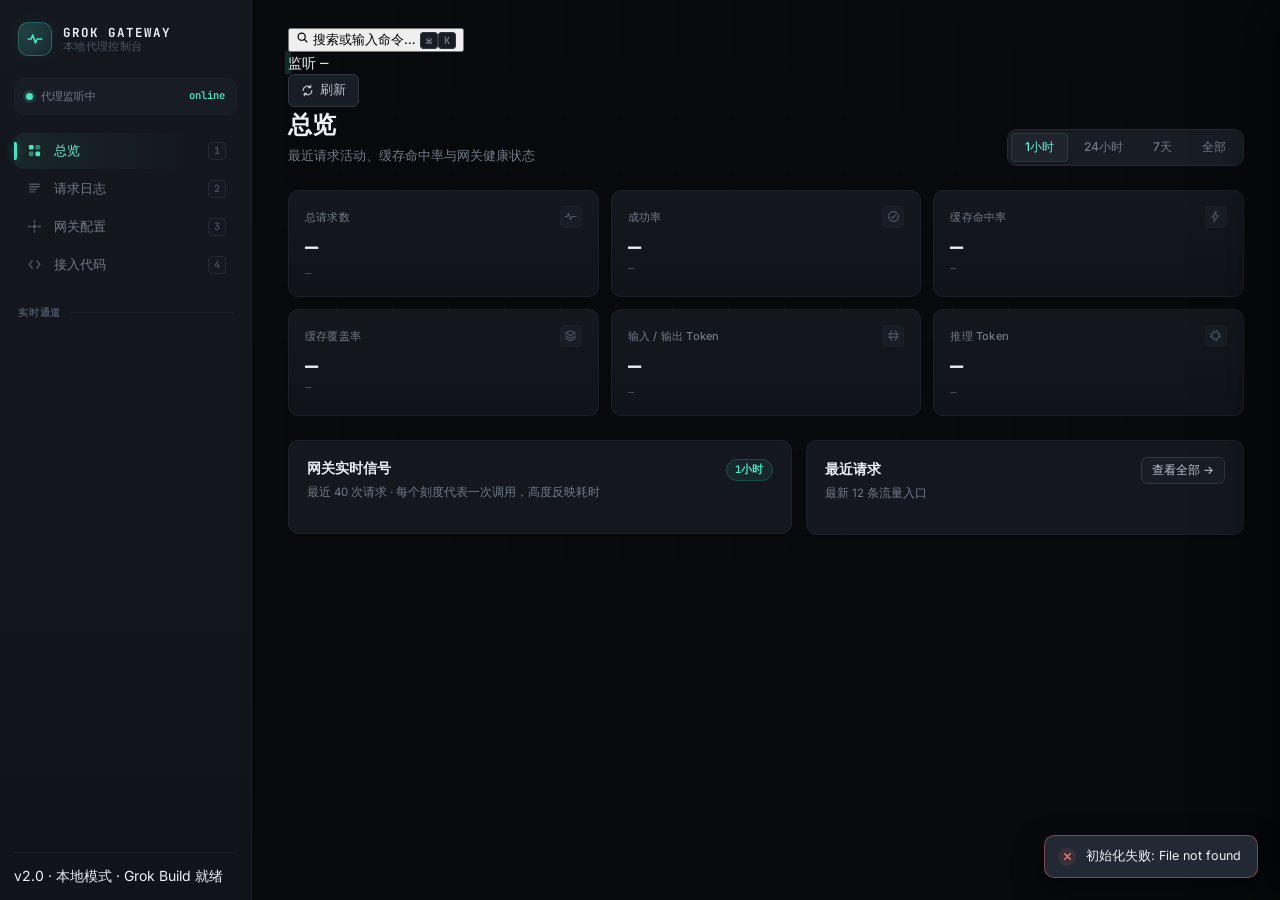
==== commit e9e6923f: "Update index.html" ====
--- a/static/index.html
+++ b/static/index.html
@@ -1,376 +1,374 @@
-<!doctype html>
-<html lang="zh">
+<!DOCTYPE html>
+<html lang="zh-CN">
 <head>
-<meta charset="utf-8" />
-<meta name="viewport" content="width=device-width, initial-scale=1, viewport-fit=cover" />
-<meta name="theme-color" content="#0A0B0D" />
+<meta charset="UTF-8">
+<meta name="viewport" content="width=device-width, initial-scale=1.0">
 <title>Grok Gateway · 控制台</title>
-<link rel="icon" href="data:image/svg+xml,%3Csvg xmlns='http://www.w3.org/2000/svg' viewBox='0 0 32 32'%3E%3Crect width='32' height='32' rx='8' fill='%230E1014'/%3E%3Cpath d='M9 11 L16 21 L23 11' stroke='%234FE2C0' stroke-width='2.5' fill='none' stroke-linecap='round' stroke-linejoin='round'/%3E%3C/svg%3E" />
+<link rel="icon" href="data:image/svg+xml,%3Csvg xmlns='http://www.w3.org/2000/svg' viewBox='0 0 32 32'%3E%3Crect width='32' height='32' rx='8' fill='%230d9488'/%3E%3Cpath d='M8 16h4l2-5 4 10 2-5h4' stroke='%23f0fdfa' stroke-width='2.4' fill='none' stroke-linecap='round' stroke-linejoin='round'/%3E%3C/svg%3E">
 <link rel="preconnect" href="https://fonts.googleapis.com">
 <link rel="preconnect" href="https://fonts.gstatic.com" crossorigin>
-<link href="https://fonts.googleapis.com/css2?family=JetBrains+Mono:wght@400;500;600;700&family=Inter:wght@400;500;600;700;800&display=swap" rel="stylesheet">
-<link rel="stylesheet" href="/static/style.css" />
+<link href="https://fonts.googleapis.com/css2?family=Inter:wght@400;500;600;700&family=JetBrains+Mono:wght@400;500;600;700&family=Space+Grotesk:wght@500;600;700&display=swap" rel="stylesheet">
+<link rel="stylesheet" href="style.css">
 </head>
 <body>
 
-<!-- ============ AMBIENT BACKGROUND ============ -->
+<!-- 氛围背景 -->
 <div class="ambient" aria-hidden="true">
-  <div class="ambient-mesh"></div>
+  <div class="ambient-aurora"></div>
   <div class="ambient-grid"></div>
+  <div class="ambient-noise"></div>
 </div>
 
 <div class="app">
 
-  <!-- ============ SIDEBAR ============ -->
-  <aside class="rail" id="sidebar">
+  <!-- ===================== 侧栏 ===================== -->
+  <aside class="rail">
     <div class="rail-brand">
-      <span class="rail-brand-mark" aria-hidden="true">
-        <svg viewBox="0 0 24 24" width="22" height="22"><path d="M5 7 L12 17 L19 7" stroke="currentColor" stroke-width="2.2" fill="none" stroke-linecap="round" stroke-linejoin="round"/></svg>
-      </span>
+      <div class="rail-brand-mark">
+        <svg viewBox="0 0 20 20" width="18" height="18" fill="none" aria-hidden="true">
+          <path d="M2.5 10h3.2l1.8-4.5 3 9 1.8-4.5h5.2" stroke="currentColor" stroke-width="1.8" stroke-linecap="round" stroke-linejoin="round"/>
+        </svg>
+      </div>
       <div class="rail-brand-text">
         <strong>GROK GATEWAY</strong>
         <small>本地代理控制台</small>
       </div>
     </div>
 
-    <div class="rail-status" id="connStatus" title="代理监听地址">
-      <span class="dot dot-live" id="connDot"></span>
-      <span class="rail-status-text">监听中</span>
-      <code id="listenAddr">—</code>
-    </div>
-
-    <nav class="rail-nav" aria-label="主导航">
+    <div class="rail-status">
+      <span class="dot dot-live"></span>
+      <span class="rail-status-text">代理监听中</span>
+      <code>online</code>
+    </div>
+
+    <nav class="rail-nav">
       <button class="rail-nav-item is-active" data-view="overview">
-        <span class="rail-nav-icon" aria-hidden="true">
-          <svg viewBox="0 0 16 16" width="16" height="16"><rect x="2" y="2" width="5" height="5" rx="1" fill="currentColor"/><rect x="9" y="2" width="5" height="5" rx="1" fill="currentColor" opacity="0.55"/><rect x="2" y="9" width="5" height="5" rx="1" fill="currentColor" opacity="0.55"/><rect x="9" y="9" width="5" height="5" rx="1" fill="currentColor"/></svg>
-        </span>
-        <span class="rail-nav-label">总览</span>
-        <kbd>1</kbd>
+        <span class="rail-nav-icon"><svg viewBox="0 0 16 16" width="15" height="15" fill="none"><rect x="2" y="2" width="5" height="5" rx="1.4" fill="currentColor"/><rect x="9" y="2" width="5" height="5" rx="1.4" fill="currentColor" opacity=".5"/><rect x="2" y="9" width="5" height="5" rx="1.4" fill="currentColor" opacity=".5"/><rect x="9" y="9" width="5" height="5" rx="1.4" fill="currentColor"/></svg></span>
+        总览 <kbd>1</kbd>
       </button>
       <button class="rail-nav-item" data-view="logs">
-        <span class="rail-nav-icon" aria-hidden="true">
-          <svg viewBox="0 0 16 16" width="16" height="16"><path d="M3 3.5h10M3 6h10M3 8.5h7M3 11h5" stroke="currentColor" stroke-width="1.4" stroke-linecap="round" fill="none"/></svg>
-        </span>
-        <span class="rail-nav-label">请求日志</span>
-        <kbd>2</kbd>
+        <span class="rail-nav-icon"><svg viewBox="0 0 16 16" width="15" height="15" fill="none"><path d="M3 3.5h10M3 6.2h10M3 8.9h7M3 11.6h5" stroke="currentColor" stroke-width="1.5" stroke-linecap="round"/></svg></span>
+        请求日志 <kbd>2</kbd>
       </button>
       <button class="rail-nav-item" data-view="gateways">
-        <span class="rail-nav-icon" aria-hidden="true">
-          <svg viewBox="0 0 16 16" width="16" height="16"><circle cx="8" cy="8" r="2" fill="currentColor"/><path d="M8 1.5v2.5M8 12v2.5M1.5 8h2.5M12 8h2.5M3.7 3.7l1.7 1.7M10.6 10.6l1.7 1.7M3.7 12.3l1.7-1.7M10.6 5.4l1.7-1.7" stroke="currentColor" stroke-width="1.2" stroke-linecap="round" fill="none"/></svg>
-        </span>
-        <span class="rail-nav-label">网关配置</span>
-        <kbd>3</kbd>
+        <span class="rail-nav-icon"><svg viewBox="0 0 16 16" width="15" height="15" fill="none"><circle cx="8" cy="8" r="2.1" fill="currentColor"/><path d="M8 1.6v2.6M8 11.8v2.6M1.6 8h2.6M11.8 8h2.6" stroke="currentColor" stroke-width="1.4" stroke-linecap="round"/></svg></span>
+        网关配置 <kbd>3</kbd>
       </button>
       <button class="rail-nav-item" data-view="setup">
-        <span class="rail-nav-icon" aria-hidden="true">
-          <svg viewBox="0 0 16 16" width="16" height="16"><path d="M5 4l-3 4 3 4M11 4l3 4-3 4" stroke="currentColor" stroke-width="1.4" stroke-linecap="round" stroke-linejoin="round" fill="none"/></svg>
-        </span>
-        <span class="rail-nav-label">接入代码</span>
-        <kbd>4</kbd>
+        <span class="rail-nav-icon"><svg viewBox="0 0 16 16" width="15" height="15" fill="none"><path d="M5.5 4 2.5 8l3 4M10.5 4l3 4-3 4" stroke="currentColor" stroke-width="1.5" stroke-linecap="round" stroke-linejoin="round"/></svg></span>
+        接入代码 <kbd>4</kbd>
       </button>
     </nav>
 
-    <div class="rail-divider"><span>网关实时信号</span></div>
-    <div class="rail-channels" id="railChannels">
-      <!-- populated by JS: per-gateway pulse strip -->
-    </div>
+    <div class="rail-divider">实时通道</div>
+    <div class="rail-channels" id="railChannels"></div>
 
     <div class="rail-foot">
-      <button class="rail-foot-btn" id="cmdKBtn" title="打开命令面板">
-        <span class="rail-foot-icon" aria-hidden="true">
-          <svg viewBox="0 0 16 16" width="14" height="14"><circle cx="7" cy="7" r="4.5" stroke="currentColor" stroke-width="1.4" fill="none"/><path d="M10.5 10.5l3 3" stroke="currentColor" stroke-width="1.4" stroke-linecap="round"/></svg>
-        </span>
-        <span>快速操作</span>
-        <kbd class="kbd-combo">⌘K</kbd>
-      </button>
-      <button class="rail-foot-btn" id="refreshAllBtn" title="刷新全部数据">
-        <span class="rail-foot-icon" aria-hidden="true">
-          <svg viewBox="0 0 16 16" width="14" height="14"><path d="M2.5 8a5.5 5.5 0 0 1 9.4-3.9M13.5 8a5.5 5.5 0 0 1-9.4 3.9" stroke="currentColor" stroke-width="1.4" fill="none" stroke-linecap="round"/><path d="M11 1.5v3h-3M5 14.5v-3h3" stroke="currentColor" stroke-width="1.4" fill="none" stroke-linecap="round" stroke-linejoin="round"/></svg>
-        </span>
-        <span>刷新</span>
-      </button>
+      <div class="rail-foot-meta">v2.0 · 本地模式 · Grok Build 就绪</div>
     </div>
   </aside>
 
-  <!-- ============ MAIN ============ -->
+  <!-- ===================== 主区域 ===================== -->
   <main class="main">
 
-    <!-- ---------- OVERVIEW ---------- -->
-    <section class="view is-active" id="view-overview">
-      <header class="view-head">
-        <div class="view-head-title">
-          <h1>总览</h1>
-          <p>最近请求活动、缓存命中率与网关健康状态</p>
-        </div>
-        <div class="range-picker" id="rangePicker" role="tablist">
-          <button data-range="1h" class="is-active" role="tab">1小时</button>
-          <button data-range="24h" role="tab">24小时</button>
-          <button data-range="7d" role="tab">7天</button>
-          <button data-range="all" role="tab">全部</button>
-        </div>
-      </header>
-
-      <div class="stat-grid" id="statGrid">
-        <div class="stat-card" data-stat="requests">
-          <div class="stat-card-head">
-            <span class="stat-label">总请求数</span>
-            <span class="stat-icon" aria-hidden="true">
-              <svg viewBox="0 0 16 16" width="14" height="14"><path d="M2 4l6-2 6 2-6 2-6-2zM2 8l6 2 6-2M2 12l6 2 6-2" stroke="currentColor" stroke-width="1.2" fill="none" stroke-linecap="round" stroke-linejoin="round"/></svg>
-            </span>
-          </div>
-          <span class="stat-value" id="statRequests">—</span>
-          <span class="stat-sub" id="statRequestsSub">&nbsp;</span>
-          <svg class="stat-spark" data-stat="requests" viewBox="0 0 100 28" preserveAspectRatio="none" aria-hidden="true"></svg>
-        </div>
-        <div class="stat-card" data-stat="success">
-          <div class="stat-card-head">
-            <span class="stat-label">成功率</span>
-            <span class="stat-icon" aria-hidden="true">
-              <svg viewBox="0 0 16 16" width="14" height="14"><circle cx="8" cy="8" r="6" stroke="currentColor" stroke-width="1.4" fill="none"/><path d="M5.5 8l1.8 1.8L11 6.5" stroke="currentColor" stroke-width="1.4" fill="none" stroke-linecap="round" stroke-linejoin="round"/></svg>
-            </span>
-          </div>
-          <span class="stat-value" id="statSuccess">—</span>
-          <span class="stat-sub" id="statSuccessSub">&nbsp;</span>
-          <svg class="stat-spark" data-stat="success" viewBox="0 0 100 28" preserveAspectRatio="none" aria-hidden="true"></svg>
-        </div>
-        <div class="stat-card" data-stat="cacheHit">
-          <div class="stat-card-head">
-            <span class="stat-label">缓存命中率</span>
-            <span class="stat-icon" aria-hidden="true">
-              <svg viewBox="0 0 16 16" width="14" height="14"><rect x="2" y="6" width="3" height="6" rx="0.5" fill="currentColor"/><rect x="6.5" y="3" width="3" height="9" rx="0.5" fill="currentColor"/><rect x="11" y="7" width="3" height="5" rx="0.5" fill="currentColor"/></svg>
-            </span>
-          </div>
-          <span class="stat-value" id="statCacheHit">—</span>
-          <span class="stat-sub" id="statCacheHitSub">&nbsp;</span>
-          <svg class="stat-spark" data-stat="cacheHit" viewBox="0 0 100 28" preserveAspectRatio="none" aria-hidden="true"></svg>
-        </div>
-        <div class="stat-card" data-stat="cacheCoverage">
-          <div class="stat-card-head">
-            <span class="stat-label">缓存覆盖率</span>
-            <span class="stat-icon" aria-hidden="true">
-              <svg viewBox="0 0 16 16" width="14" height="14"><path d="M8 2a6 6 0 1 0 6 6" stroke="currentColor" stroke-width="1.4" fill="none" stroke-linecap="round"/><path d="M8 2v6h6" stroke="currentColor" stroke-width="1.4" fill="none" stroke-linecap="round" stroke-linejoin="round"/></svg>
-            </span>
-          </div>
-          <span class="stat-value" id="statCacheCoverage">—</span>
-          <span class="stat-sub" id="statCacheCoverageSub">&nbsp;</span>
-          <svg class="stat-spark" data-stat="cacheCoverage" viewBox="0 0 100 28" preserveAspectRatio="none" aria-hidden="true"></svg>
-        </div>
-        <div class="stat-card" data-stat="tokens">
-          <div class="stat-card-head">
-            <span class="stat-label">输入 / 输出 Token</span>
-            <span class="stat-icon" aria-hidden="true">
-              <svg viewBox="0 0 16 16" width="14" height="14"><path d="M3 5h10M3 8h10M3 11h6" stroke="currentColor" stroke-width="1.4" stroke-linecap="round"/></svg>
-            </span>
-          </div>
-          <span class="stat-value" id="statTokens">—</span>
-          <span class="stat-sub" id="statTokensSub">&nbsp;</span>
-          <svg class="stat-spark" data-stat="tokens" viewBox="0 0 100 28" preserveAspectRatio="none" aria-hidden="true"></svg>
-        </div>
-        <div class="stat-card" data-stat="reasoning">
-          <div class="stat-card-head">
-            <span class="stat-label">推理 Token</span>
-            <span class="stat-icon" aria-hidden="true">
-              <svg viewBox="0 0 16 16" width="14" height="14"><path d="M8 2l1.5 4.5L14 8l-4.5 1.5L8 14l-1.5-4.5L2 8l4.5-1.5z" fill="currentColor"/></svg>
-            </span>
-          </div>
-          <span class="stat-value" id="statReasoning">—</span>
-          <span class="stat-sub" id="statReasoningSub">&nbsp;</span>
-          <svg class="stat-spark" data-stat="reasoning" viewBox="0 0 100 28" preserveAspectRatio="none" aria-hidden="true"></svg>
-        </div>
+    <header class="topbar">
+      <button id="cmdKBtn" class="search-pill">
+        <svg viewBox="0 0 16 16" width="13" height="13" fill="none" aria-hidden="true"><circle cx="7" cy="7" r="4.4" stroke="currentColor" stroke-width="1.5"/><path d="m10.5 10.5 3 3" stroke="currentColor" stroke-width="1.5" stroke-linecap="round"/></svg>
+        <span class="search-pill-text">搜索或输入命令…</span>
+        <span class="kbd-combo"><kbd>⌘</kbd><kbd>K</kbd></span>
+      </button>
+      <div class="topbar-actions">
+        <div class="addr-chip">
+          <span class="dot dot-live"></span>
+          <span class="addr-label">监听</span>
+          <code id="listenAddr">—</code>
+        </div>
+        <button id="refreshAllBtn" class="btn-ghost" title="刷新全部数据">
+          <svg viewBox="0 0 16 16" width="13" height="13" fill="none" aria-hidden="true"><path d="M2.7 8a5.3 5.3 0 0 1 9-3.8M13.3 8a5.3 5.3 0 0 1-9 3.8" stroke="currentColor" stroke-width="1.5" stroke-linecap="round"/><path d="M11.9 1.7v2.7h-2.7M4.1 14.3v-2.7h2.7" stroke="currentColor" stroke-width="1.5" stroke-linecap="round" stroke-linejoin="round"/></svg>
+          刷新
+        </button>
       </div>
-
-      <div class="panel-row">
-        <div class="panel gateway-overview">
-          <div class="panel-head">
-            <div>
-              <h2>网关实时信号</h2>
-              <span class="muted small">最近 40 次请求 · 每个刻度代表一次调用，高度反映耗时</span>
-            </div>
-            <span class="panel-tag" id="pulseRange">1h</span>
-          </div>
-          <div id="gatewayPulseList" class="gw-pulse-list"><!-- JS --></div>
-        </div>
-
-        <div class="panel recent-panel">
-          <div class="panel-head">
-            <div>
-              <h2>最近请求</h2>
-              <span class="muted small">最新 12 条流量入口</span>
-            </div>
-            <button class="btn-ghost small" data-goto="logs">查看全部 →</button>
-          </div>
-          <div id="recentLogList" class="recent-log-list"><!-- JS --></div>
-        </div>
-      </div>
-    </section>
-
-    <!-- ---------- LOGS ---------- -->
-    <section class="view" id="view-logs">
-      <header class="view-head">
-        <div class="view-head-title">
-          <h1>请求日志</h1>
-          <p>按网关 / 模型 / 状态筛选，点击行查看完整报文与变更对比</p>
-        </div>
-        <div class="head-actions">
-          <button class="btn-ghost small" id="logsRefreshBtn">
-            <svg viewBox="0 0 16 16" width="13" height="13" aria-hidden="true"><path d="M2.5 8a5.5 5.5 0 0 1 9.4-3.9M13.5 8a5.5 5.5 0 0 1-9.4 3.9" stroke="currentColor" stroke-width="1.4" fill="none" stroke-linecap="round"/><path d="M11 1.5v3h-3M5 14.5v-3h3" stroke="currentColor" stroke-width="1.4" fill="none" stroke-linecap="round" stroke-linejoin="round"/></svg>
-            刷新
-          </button>
-          <button class="btn-danger small" id="logsClearBtn">
-            <svg viewBox="0 0 16 16" width="13" height="13" aria-hidden="true"><path d="M3 4h10M5.5 4V2.5h5V4M5 4l.5 9h5l.5-9" stroke="currentColor" stroke-width="1.3" fill="none" stroke-linecap="round" stroke-linejoin="round"/></svg>
-            清空日志
-          </button>
-        </div>
-      </header>
-
-      <div class="filter-bar">
-        <div class="select-wrap">
-          <select id="filterGateway" aria-label="按网关筛选">
-            <option value="">全部网关</option>
-          </select>
-          <span class="select-caret" aria-hidden="true"><svg viewBox="0 0 12 12" width="10" height="10"><path d="M3 5l3 3 3-3" stroke="currentColor" stroke-width="1.4" fill="none" stroke-linecap="round"/></svg></span>
-        </div>
-        <div class="input-wrap">
-          <svg viewBox="0 0 16 16" width="13" height="13" aria-hidden="true"><circle cx="7" cy="7" r="4.5" stroke="currentColor" stroke-width="1.4" fill="none"/><path d="M10.5 10.5l3 3" stroke="currentColor" stroke-width="1.4" stroke-linecap="round"/></svg>
-          <input id="filterModel" type="text" placeholder="按模型名筛选…" />
-        </div>
-        <div class="select-wrap">
-          <select id="filterStatus" aria-label="按状态筛选">
-            <option value="">全部状态</option>
-            <option value="success">仅成功</option>
-            <option value="error">仅失败</option>
-          </select>
-          <span class="select-caret" aria-hidden="true"><svg viewBox="0 0 12 12" width="10" height="10"><path d="M3 5l3 3 3-3" stroke="currentColor" stroke-width="1.4" fill="none" stroke-linecap="round"/></svg></span>
-        </div>
-        <div class="select-wrap">
-          <select id="filterLimit" aria-label="每页条数">
-            <option value="50">显示 50 条</option>
-            <option value="100">显示 100 条</option>
-            <option value="200">显示 200 条</option>
-            <option value="500">显示 500 条</option>
-          </select>
-          <span class="select-caret" aria-hidden="true"><svg viewBox="0 0 12 12" width="10" height="10"><path d="M3 5l3 3 3-3" stroke="currentColor" stroke-width="1.4" fill="none" stroke-linecap="round"/></svg></span>
-        </div>
-      </div>
-
-      <div class="table-wrap panel">
-        <table class="log-table">
-          <thead>
-            <tr>
-              <th>时间</th>
-              <th>网关</th>
-              <th>模型</th>
-              <th>状态</th>
-              <th>耗时</th>
-              <th>流式</th>
-              <th>Token (in/out)</th>
-              <th>缓存命中</th>
-            </tr>
-          </thead>
-          <tbody id="logTableBody">
-            <tr class="empty-row"><td colspan="8">
-              <div class="skeleton-line"></div>
-              <div class="skeleton-line"></div>
-              <div class="skeleton-line"></div>
-            </td></tr>
-          </tbody>
-        </table>
-      </div>
-      <div class="table-foot">
-        <button class="btn-ghost small" id="logsLoadMoreBtn">加载更多</button>
-      </div>
-    </section>
-
-    <!-- ---------- GATEWAYS ---------- -->
-    <section class="view" id="view-gateways">
-      <header class="view-head">
-        <div class="view-head-title">
-          <h1>网关配置</h1>
-          <p>分别编辑每个网关的上游地址、请求头白名单和 User-Agent 覆盖</p>
-        </div>
-        <div class="head-actions">
-          <button class="btn-ghost small" id="gatewaysReloadBtn">
-            <svg viewBox="0 0 16 16" width="13" height="13" aria-hidden="true"><path d="M2.5 8a5.5 5.5 0 0 1 9.4-3.9M13.5 8a5.5 5.5 0 0 1-9.4 3.9" stroke="currentColor" stroke-width="1.4" fill="none" stroke-linecap="round"/></svg>
-            重新加载
-          </button>
-        </div>
-      </header>
-      <div id="gatewayCards" class="gw-config-grid"><!-- JS --></div>
-    </section>
-
-    <!-- ---------- SETUP ---------- -->
-    <section class="view" id="view-setup">
-      <header class="view-head">
-        <div class="view-head-title">
-          <h1>接入代码</h1>
-          <p>复制以下配置片段到 Grok Build，指向对应本地网关</p>
-        </div>
-        <div class="head-actions">
-          <button class="btn-ghost small" id="setupReloadBtn">
-            <svg viewBox="0 0 16 16" width="13" height="13" aria-hidden="true"><path d="M2.5 8a5.5 5.5 0 0 1 9.4-3.9M13.5 8a5.5 5.5 0 0 1-9.4 3.9" stroke="currentColor" stroke-width="1.4" fill="none" stroke-linecap="round"/></svg>
-            重新加载
-          </button>
-        </div>
-      </header>
-      <div id="setupSnippets" class="setup-grid"><!-- JS --></div>
-    </section>
-
+    </header>
+
+    <div class="content">
+
+      <!-- ========== 总览 ========== -->
+      <section id="view-overview" class="view is-active">
+        <div class="view-head">
+          <div class="view-head-title">
+            <h1>总览</h1>
+            <p>最近请求活动、缓存命中率与网关健康状态</p>
+          </div>
+          <div class="head-actions">
+            <div class="range-picker" id="rangePicker">
+              <button data-range="1h" class="is-active">1小时</button>
+              <button data-range="24h">24小时</button>
+              <button data-range="7d">7天</button>
+              <button data-range="all">全部</button>
+            </div>
+          </div>
+        </div>
+
+        <div class="stat-grid">
+          <article class="stat-card a-teal">
+            <div class="stat-card-head">
+              <span class="stat-label">总请求数</span>
+              <span class="stat-icon"><svg viewBox="0 0 16 16" width="13" height="13" fill="none"><path d="M1.5 8h2.6l1.5-3.8 2.6 7.6 1.5-3.8h4.8" stroke="currentColor" stroke-width="1.4" stroke-linecap="round" stroke-linejoin="round"/></svg></span>
+            </div>
+            <div class="stat-value" id="statRequests">—</div>
+            <div class="stat-sub" id="statRequestsSub">—</div>
+            <svg class="stat-spark" data-stat="requests" viewBox="0 0 100 28" preserveAspectRatio="none" aria-hidden="true"></svg>
+          </article>
+
+          <article class="stat-card a-emerald">
+            <div class="stat-card-head">
+              <span class="stat-label">成功率</span>
+              <span class="stat-icon"><svg viewBox="0 0 16 16" width="13" height="13" fill="none"><circle cx="8" cy="8" r="6" stroke="currentColor" stroke-width="1.4"/><path d="m5.4 8.2 1.8 1.8 3.4-3.8" stroke="currentColor" stroke-width="1.4" stroke-linecap="round" stroke-linejoin="round"/></svg></span>
+            </div>
+            <div class="stat-body">
+              <div class="stat-main">
+                <div class="stat-value" id="statSuccess">—</div>
+                <div class="stat-sub" id="statSuccessSub">—</div>
+              </div>
+              <div class="stat-gauge" id="gaugeSuccess" aria-hidden="true"></div>
+            </div>
+            <svg class="stat-spark" data-stat="success" viewBox="0 0 100 28" preserveAspectRatio="none" aria-hidden="true"></svg>
+          </article>
+
+          <article class="stat-card a-sky">
+            <div class="stat-card-head">
+              <span class="stat-label">缓存命中率</span>
+              <span class="stat-icon"><svg viewBox="0 0 16 16" width="13" height="13" fill="none"><path d="M8.7 1.5 3.5 9h3.2l-.7 5.5L11.5 7H8.3l.4-5.5Z" stroke="currentColor" stroke-width="1.3" stroke-linejoin="round"/></svg></span>
+            </div>
+            <div class="stat-body">
+              <div class="stat-main">
+                <div class="stat-value" id="statCacheHit">—</div>
+                <div class="stat-sub" id="statCacheHitSub">—</div>
+              </div>
+              <div class="stat-gauge" id="gaugeCacheHit" aria-hidden="true"></div>
+            </div>
+            <svg class="stat-spark" data-stat="cacheHit" viewBox="0 0 100 28" preserveAspectRatio="none" aria-hidden="true"></svg>
+          </article>
+
+          <article class="stat-card a-violet">
+            <div class="stat-card-head">
+              <span class="stat-label">缓存覆盖率</span>
+              <span class="stat-icon"><svg viewBox="0 0 16 16" width="13" height="13" fill="none"><path d="m8 2 6 3-6 3-6-3 6-3Z" stroke="currentColor" stroke-width="1.3" stroke-linejoin="round"/><path d="m2 8.5 6 3 6-3M2 11.5l6 3 6-3" stroke="currentColor" stroke-width="1.3" stroke-linecap="round" stroke-linejoin="round"/></svg></span>
+            </div>
+            <div class="stat-body">
+              <div class="stat-main">
+                <div class="stat-value" id="statCacheCoverage">—</div>
+                <div class="stat-sub" id="statCacheCoverageSub">—</div>
+              </div>
+              <div class="stat-gauge" id="gaugeCoverage" aria-hidden="true"></div>
+            </div>
+            <svg class="stat-spark" data-stat="cacheCoverage" viewBox="0 0 100 28" preserveAspectRatio="none" aria-hidden="true"></svg>
+          </article>
+
+          <article class="stat-card a-amber">
+            <div class="stat-card-head">
+              <span class="stat-label">输入 / 输出 Token</span>
+              <span class="stat-icon"><svg viewBox="0 0 16 16" width="13" height="13" fill="none"><path d="M5.5 2 3.5 8l2 6M10.5 2l2 6-2 6M2 6h12M2 10h12" stroke="currentColor" stroke-width="1.3" stroke-linecap="round" stroke-linejoin="round"/></svg></span>
+            </div>
+            <div class="stat-value" id="statTokens">—</div>
+            <div class="stat-sub" id="statTokensSub">—</div>
+            <svg class="stat-spark" data-stat="tokens" viewBox="0 0 100 28" preserveAspectRatio="none" aria-hidden="true"></svg>
+          </article>
+
+          <article class="stat-card a-rose">
+            <div class="stat-card-head">
+              <span class="stat-label">推理 Token</span>
+              <span class="stat-icon"><svg viewBox="0 0 16 16" width="13" height="13" fill="none"><rect x="4" y="4" width="8" height="8" rx="1.6" stroke="currentColor" stroke-width="1.3"/><path d="M6.5 1.5v2M9.5 1.5v2M6.5 12.5v2M9.5 12.5v2M1.5 6.5h2M1.5 9.5h2M12.5 6.5h2M12.5 9.5h2" stroke="currentColor" stroke-width="1.2" stroke-linecap="round"/></svg></span>
+            </div>
+            <div class="stat-value" id="statReasoning">—</div>
+            <div class="stat-sub" id="statReasoningSub">—</div>
+            <svg class="stat-spark" data-stat="reasoning" viewBox="0 0 100 28" preserveAspectRatio="none" aria-hidden="true"></svg>
+          </article>
+        </div>
+
+        <div class="panel-row">
+          <section class="panel">
+            <div class="panel-head">
+              <div>
+                <h2>网关实时信号</h2>
+                <span class="muted">最近 40 次请求 · 每个刻度代表一次调用，高度反映耗时</span>
+              </div>
+              <span class="panel-tag" id="pulseRange">1小时</span>
+            </div>
+            <div class="gw-pulse-list" id="gatewayPulseList"></div>
+          </section>
+
+          <section class="panel">
+            <div class="panel-head">
+              <div>
+                <h2>最近请求</h2>
+                <span class="muted">最新 12 条流量入口</span>
+              </div>
+              <button class="btn-ghost small" data-goto="logs">查看全部 →</button>
+            </div>
+            <div class="recent-log-list" id="recentLogList"></div>
+          </section>
+        </div>
+      </section>
+
+      <!-- ========== 请求日志 ========== -->
+      <section id="view-logs" class="view">
+        <div class="view-head">
+          <div class="view-head-title">
+            <h1>请求日志</h1>
+            <p>按网关 / 模型 / 状态筛选，点击行查看完整报文与变更对比</p>
+          </div>
+          <div class="head-actions">
+            <button id="logsRefreshBtn" class="btn-ghost">
+              <svg viewBox="0 0 16 16" width="13" height="13" fill="none"><path d="M2.7 8a5.3 5.3 0 0 1 9-3.8M13.3 8a5.3 5.3 0 0 1-9 3.8" stroke="currentColor" stroke-width="1.5" stroke-linecap="round"/><path d="M11.9 1.7v2.7h-2.7M4.1 14.3v-2.7h2.7" stroke="currentColor" stroke-width="1.5" stroke-linecap="round" stroke-linejoin="round"/></svg>
+              刷新
+            </button>
+            <button id="logsClearBtn" class="btn-danger">
+              <svg viewBox="0 0 16 16" width="13" height="13" fill="none"><path d="M3 4h10M5.5 4V2.6h5V4M5 4l.4 9.4h5.2L11 4" stroke="currentColor" stroke-width="1.4" stroke-linecap="round" stroke-linejoin="round"/></svg>
+              清空日志
+            </button>
+          </div>
+        </div>
+
+        <div class="panel table-panel">
+          <div class="filter-bar">
+            <div class="select-wrap">
+              <select id="filterGateway"><option value="">全部网关</option></select>
+              <span class="select-caret"><svg viewBox="0 0 16 16" width="11" height="11" fill="none"><path d="m4 6.5 4 4 4-4" stroke="currentColor" stroke-width="1.6" stroke-linecap="round" stroke-linejoin="round"/></svg></span>
+            </div>
+            <div class="select-wrap">
+              <select id="filterStatus">
+                <option value="">全部状态</option>
+                <option value="success">仅成功</option>
+                <option value="failure">仅失败</option>
+              </select>
+              <span class="select-caret"><svg viewBox="0 0 16 16" width="11" height="11" fill="none"><path d="m4 6.5 4 4 4-4" stroke="currentColor" stroke-width="1.6" stroke-linecap="round" stroke-linejoin="round"/></svg></span>
+            </div>
+            <div class="input-wrap">
+              <svg viewBox="0 0 16 16" width="13" height="13" fill="none"><circle cx="7" cy="7" r="4.4" stroke="currentColor" stroke-width="1.5"/><path d="m10.5 10.5 3 3" stroke="currentColor" stroke-width="1.5" stroke-linecap="round"/></svg>
+              <input id="filterModel" type="text" placeholder="搜索模型名称，如 grok-4" autocomplete="off">
+            </div>
+            <div class="select-wrap">
+              <select id="filterLimit">
+                <option value="50">显示 50 条</option>
+                <option value="100">显示 100 条</option>
+                <option value="200">显示 200 条</option>
+                <option value="500">显示 500 条</option>
+              </select>
+              <span class="select-caret"><svg viewBox="0 0 16 16" width="11" height="11" fill="none"><path d="m4 6.5 4 4 4-4" stroke="currentColor" stroke-width="1.6" stroke-linecap="round" stroke-linejoin="round"/></svg></span>
+            </div>
+          </div>
+
+          <div class="table-wrap">
+            <table class="log-table">
+              <thead>
+                <tr>
+                  <th>时间</th><th>网关</th><th>模型</th><th>状态</th>
+                  <th>耗时</th><th>流式</th><th>Token (in/out)</th><th>缓存命中</th>
+                </tr>
+              </thead>
+              <tbody id="logTableBody"></tbody>
+            </table>
+          </div>
+
+          <div class="table-foot">
+            <button id="logsLoadMoreBtn" class="btn-ghost">加载更多</button>
+          </div>
+        </div>
+      </section>
+
+      <!-- ========== 网关配置 ========== -->
+      <section id="view-gateways" class="view">
+        <div class="view-head">
+          <div class="view-head-title">
+            <h1>网关配置</h1>
+            <p>分别编辑每个网关的上游地址、请求头白名单和 User-Agent 覆盖</p>
+          </div>
+          <div class="head-actions">
+            <button id="gatewaysReloadBtn" class="btn-ghost">
+              <svg viewBox="0 0 16 16" width="13" height="13" fill="none"><path d="M2.7 8a5.3 5.3 0 0 1 9-3.8M13.3 8a5.3 5.3 0 0 1-9 3.8" stroke="currentColor" stroke-width="1.5" stroke-linecap="round"/><path d="M11.9 1.7v2.7h-2.7M4.1 14.3v-2.7h2.7" stroke="currentColor" stroke-width="1.5" stroke-linecap="round" stroke-linejoin="round"/></svg>
+              重新加载
+            </button>
+          </div>
+        </div>
+        <div class="gw-config-grid" id="gatewayCards"></div>
+      </section>
+
+      <!-- ========== 接入代码 ========== -->
+      <section id="view-setup" class="view">
+        <div class="view-head">
+          <div class="view-head-title">
+            <h1>接入代码</h1>
+            <p>复制以下配置片段到 Grok Build，指向对应本地网关</p>
+          </div>
+          <div class="head-actions">
+            <button id="setupReloadBtn" class="btn-ghost">
+              <svg viewBox="0 0 16 16" width="13" height="13" fill="none"><path d="M2.7 8a5.3 5.3 0 0 1 9-3.8M13.3 8a5.3 5.3 0 0 1-9 3.8" stroke="currentColor" stroke-width="1.5" stroke-linecap="round"/><path d="M11.9 1.7v2.7h-2.7M4.1 14.3v-2.7h2.7" stroke="currentColor" stroke-width="1.5" stroke-linecap="round" stroke-linejoin="round"/></svg>
+              重新加载
+            </button>
+          </div>
+        </div>
+        <div class="setup-grid" id="setupSnippets"></div>
+      </section>
+
+    </div>
   </main>
 </div>
 
-<!-- ============ LOG DETAIL DRAWER ============ -->
+<!-- ===================== 请求详情抽屉 ===================== -->
 <div class="drawer-backdrop" id="drawerBackdrop"></div>
 <aside class="drawer" id="logDrawer" aria-hidden="true">
   <div class="drawer-head">
     <div class="drawer-head-main">
-      <h2 id="drawerTitle">请求详情</h2>
-      <code id="drawerId" class="muted small">—</code>
+      <div class="drawer-eyebrow">请求详情 <code id="drawerId">—</code></div>
+      <h2 id="drawerTitle">—</h2>
     </div>
     <div class="drawer-head-actions">
-      <button class="btn-icon" id="drawerCopyIdBtn" title="复制请求 ID">
-        <svg viewBox="0 0 16 16" width="13" height="13" aria-hidden="true"><rect x="5" y="5" width="8" height="8" rx="1.5" stroke="currentColor" stroke-width="1.3" fill="none"/><path d="M3 11V3.5A1.5 1.5 0 0 1 4.5 2H11" stroke="currentColor" stroke-width="1.3" fill="none" stroke-linecap="round"/></svg>
-      </button>
-      <button class="btn-icon" id="drawerCloseBtn" title="关闭 (Esc)">
-        <svg viewBox="0 0 16 16" width="13" height="13" aria-hidden="true"><path d="M4 4l8 8M12 4l-8 8" stroke="currentColor" stroke-width="1.6" fill="none" stroke-linecap="round"/></svg>
-      </button>
-    </div>
-  </div>
-  <div class="drawer-meta" id="drawerMeta"><!-- JS --></div>
+      <button id="drawerCopyIdBtn" class="btn-ghost small">
+        <svg viewBox="0 0 16 16" width="11" height="11" fill="none"><rect x="5" y="5" width="8" height="8" rx="1.6" stroke="currentColor" stroke-width="1.4"/><path d="M3 11V3.6A1.6 1.6 0 0 1 4.6 2H11" stroke="currentColor" stroke-width="1.4" stroke-linecap="round"/></svg>
+        复制 ID
+      </button>
+      <button id="drawerCloseBtn" class="btn-icon" title="关闭 (esc)">
+        <svg viewBox="0 0 16 16" width="13" height="13" fill="none"><path d="m4 4 8 8M12 4l-8 8" stroke="currentColor" stroke-width="1.6" stroke-linecap="round"/></svg>
+      </button>
+    </div>
+  </div>
+
+  <div class="drawer-meta" id="drawerMeta"></div>
+
   <div class="drawer-tabs" id="drawerTabs">
-    <button class="drawer-tab is-active" data-tab="request-compare">
-      <svg viewBox="0 0 14 14" width="11" height="11" aria-hidden="true"><path d="M2 4l3-3 3 3M5 1v6M12 10l-3 3-3-3M9 13V7" stroke="currentColor" stroke-width="1.2" fill="none" stroke-linecap="round" stroke-linejoin="round"/></svg>
-      请求对比
-    </button>
-    <button class="drawer-tab" data-tab="response-compare">
-      <svg viewBox="0 0 14 14" width="11" height="11" aria-hidden="true"><path d="M2 4l3-3 3 3M5 1v6M12 10l-3 3-3-3M9 13V7" stroke="currentColor" stroke-width="1.2" fill="none" stroke-linecap="round" stroke-linejoin="round"/></svg>
-      响应对比
-    </button>
+    <button class="drawer-tab is-active" data-tab="request-compare">请求对比</button>
+    <button class="drawer-tab" data-tab="response-compare">响应对比</button>
     <button class="drawer-tab" data-tab="request">客户端请求</button>
     <button class="drawer-tab" data-tab="upstream">上游请求</button>
     <button class="drawer-tab" data-tab="upstream-response">上游原始响应</button>
     <button class="drawer-tab" data-tab="response">最终客户端响应</button>
     <button class="drawer-tab" data-tab="headers">请求头</button>
   </div>
+
   <div class="drawer-body">
     <div class="compare-view" id="drawerCompare"></div>
-    <pre class="code-block" id="drawerCode">—</pre>
+    <pre class="code-block" id="drawerCode" style="display:none"></pre>
   </div>
 </aside>
 
-<!-- ============ COMMAND PALETTE ============ -->
-<div class="cmdk-backdrop" id="cmdkBackdrop" aria-hidden="true"></div>
-<div class="cmdk" id="cmdk" role="dialog" aria-modal="true" aria-label="命令面板" aria-hidden="true">
+<!-- ===================== 命令面板 ===================== -->
+<div class="cmdk-backdrop" id="cmdkBackdrop"></div>
+<div class="cmdk" id="cmdk" aria-hidden="true">
   <div class="cmdk-input-wrap">
-    <svg viewBox="0 0 16 16" width="14" height="14" aria-hidden="true"><circle cx="7" cy="7" r="4.5" stroke="currentColor" stroke-width="1.4" fill="none"/><path d="M10.5 10.5l3 3" stroke="currentColor" stroke-width="1.4" stroke-linecap="round"/></svg>
-    <input id="cmdkInput" type="text" placeholder="跳转到视图、刷新数据或清空日志…" autocomplete="off" />
-    <kbd class="kbd-combo">esc</kbd>
-  </div>
-  <div class="cmdk-list" id="cmdkList" role="listbox"></div>
+    <svg viewBox="0 0 16 16" width="15" height="15" fill="none"><circle cx="7" cy="7" r="4.4" stroke="currentColor" stroke-width="1.5"/><path d="m10.5 10.5 3 3" stroke="currentColor" stroke-width="1.5" stroke-linecap="round"/></svg>
+    <input id="cmdkInput" type="text" placeholder="输入命令或搜索…" autocomplete="off" spellcheck="false">
+  </div>
+  <div class="cmdk-list" id="cmdkList"></div>
+  <div class="cmdk-foot">
+    <span><kbd>↑</kbd><kbd>↓</kbd> 导航</span>
+    <span><kbd>↵</kbd> 执行</span>
+    <span><kbd>esc</kbd> 关闭</span>
+  </div>
 </div>
 
-<!-- ============ TOAST STACK ============ -->
-<div class="toast-stack" id="toastStack" aria-live="polite" aria-atomic="true"></div>
-
-<script src="/static/app.js"></script>
+<div class="toast-stack" id="toastStack"></div>
+
+<script src="app.js"></script>
 </body>
 </html>
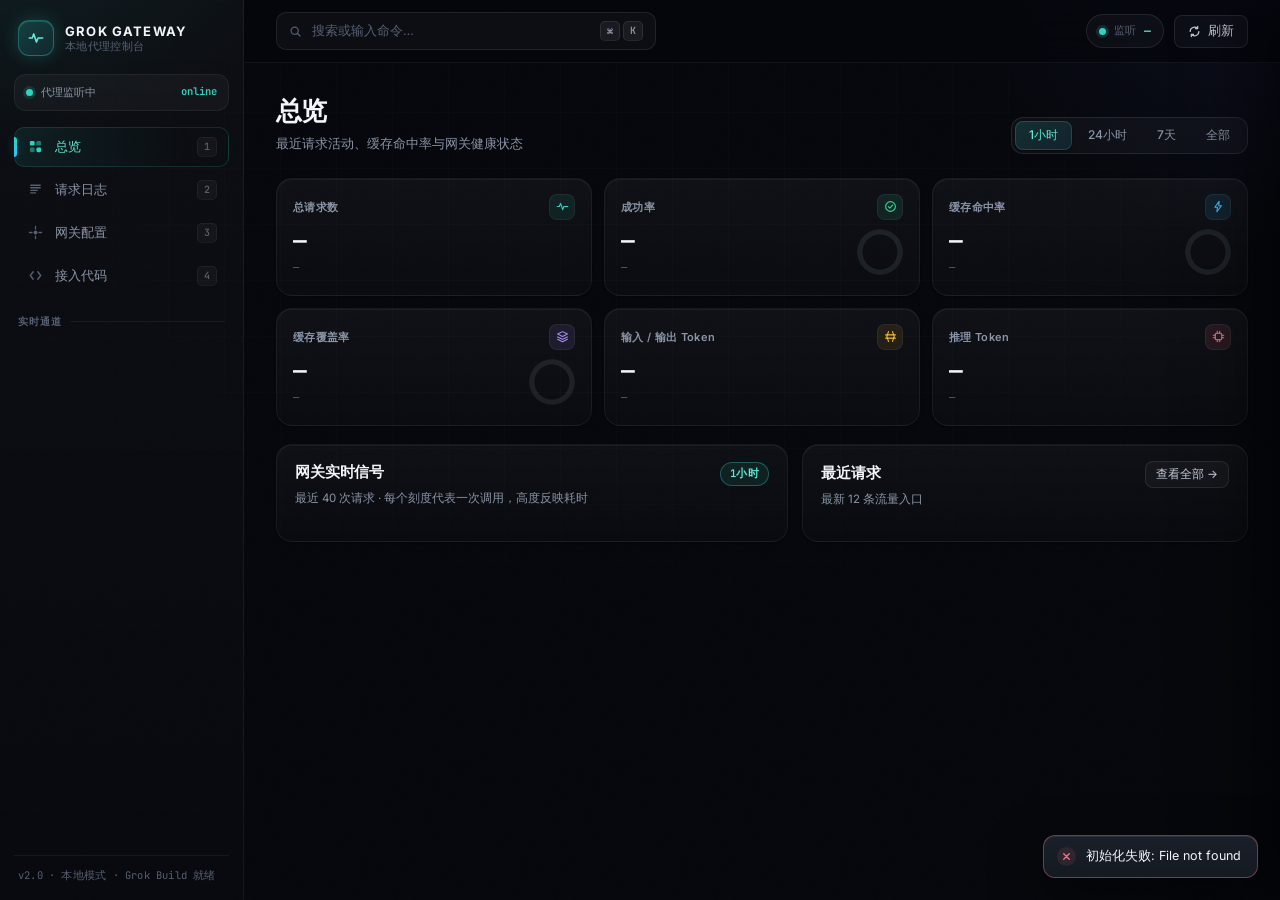
==== commit 385b85f8: "Add files via upload" ====
--- a/static/index.html
+++ b/static/index.html
@@ -8,7 +8,7 @@
 <link rel="preconnect" href="https://fonts.googleapis.com">
 <link rel="preconnect" href="https://fonts.gstatic.com" crossorigin>
 <link href="https://fonts.googleapis.com/css2?family=Inter:wght@400;500;600;700&family=JetBrains+Mono:wght@400;500;600;700&family=Space+Grotesk:wght@500;600;700&display=swap" rel="stylesheet">
-<link rel="stylesheet" href="style.css">
+<link rel="stylesheet" href="/static/style.css">
 </head>
 <body>
 
@@ -369,6 +369,6 @@
 
 <div class="toast-stack" id="toastStack"></div>
 
-<script src="app.js"></script>
+<script src="/static/app.js"></script>
 </body>
 </html>
--- a/static/style.css
+++ b/static/style.css
@@ -1,1465 +1,1099 @@
 /* =========================================================
-   Grok Gateway Console · v2
-   ---------------------------------------------------------
-   Design system:
-     · layered dark surfaces (depth, not flat black)
-     · teal signal accent with subtle glow
-     · Inter UI / JetBrains Mono data typography
-     · ambient mesh + grid background
-     · sparkline trends, command palette, skeletons
+   Grok Gateway Console · v3 "Aurora Glass"
+   · 极光氛围背景 + 噪点 + 网格
+   · 玻璃拟态分层面板，渐变发丝描边
+   · Space Grotesk 标题 / Inter UI / JetBrains Mono 数据
+   · 环形仪表、迷你趋势线、脉冲刻度
    ========================================================= */
 
-/* ----------------- 1. Tokens ----------------- */
+/* ---------------- 1. Tokens ---------------- */
 :root{
-  /* base backgrounds */
-  --bg-deep: #07090C;
-  --bg: #0C0E13;
-  --bg-soft: #101319;
-
-  /* panel system - elevation */
-  --panel: #14171E;
-  --panel-hi: #181C24;
-  --panel-raised: #1E232C;
-  --panel-overlay: #161A21;
-  --panel-elevated: #232934;
-
-  /* hairlines */
-  --hair-soft: #1B1F27;
-  --hair: #242A33;
-  --hair-strong: #2F3742;
-
-  /* text */
-  --text: #ECEFF5;
-  --text-soft: #BCC3CF;
-  --muted: #717A88;
-  --muted-dim: #4B5564;
-
-  /* accents */
-  --signal: #4FE2C0;
-  --signal-bright: #6CF0D2;
-  --signal-soft: #2DC9A8;
-  --signal-dim: #1A4F44;
-  --signal-glow: rgba(79, 226, 192, 0.35);
-  --signal-bg: rgba(79, 226, 192, 0.08);
-
-  --amber: #F5B954;
-  --amber-bg: rgba(245, 185, 84, 0.1);
-  --coral: #FF7570;
-  --coral-bg: rgba(255, 117, 112, 0.1);
-  --emerald: #34D399;
-  --emerald-bg: rgba(52, 211, 153, 0.1);
-  --sky: #38BDF8;
-  --sky-bg: rgba(56, 189, 248, 0.1);
-  --violet: #A78BFA;
-  --violet-bg: rgba(167, 139, 250, 0.1);
-  --rose: #FB7185;
-  --rose-bg: rgba(251, 113, 133, 0.1);
-
-  /* fonts */
-  --font-ui: 'Inter', -apple-system, BlinkMacSystemFont, 'Segoe UI', sans-serif;
-  --font-mono: 'JetBrains Mono', ui-monospace, SFMono-Regular, Menlo, Consolas, monospace;
-
-  /* radii */
-  --r-xs: 4px;
-  --r-sm: 6px;
-  --r-md: 10px;
-  --r-lg: 14px;
-  --r-xl: 18px;
-  --r-pill: 999px;
-
-  /* shadows */
-  --shadow-sm: 0 1px 2px rgba(0, 0, 0, 0.4);
-  --shadow-md: 0 4px 12px rgba(0, 0, 0, 0.35);
-  --shadow-lg: 0 12px 32px rgba(0, 0, 0, 0.45);
-  --shadow-glow: 0 0 0 1px var(--signal-dim), 0 0 24px rgba(79, 226, 192, 0.18);
-
-  /* motion */
-  --ease: cubic-bezier(0.22, 0.61, 0.36, 1);
-  --ease-out: cubic-bezier(0.16, 1, 0.3, 1);
-  --t-fast: 0.12s;
-  --t-med: 0.22s;
-  --t-slow: 0.36s;
-}
-
-/* ----------------- 2. Base ----------------- */
-*{ box-sizing: border-box; }
-html,body{ height: 100%; }
+  /* 背景层级 */
+  --bg-0:#05070c;
+  --bg-1:#090c13;
+  --bg-2:#0d1119;
+
+  /* 玻璃表面 */
+  --surface-0:rgba(255,255,255,.02);
+  --surface-1:rgba(255,255,255,.035);
+  --surface-2:rgba(255,255,255,.055);
+  --surface-3:rgba(255,255,255,.085);
+
+  /* 描边 */
+  --line-0:rgba(255,255,255,.055);
+  --line-1:rgba(255,255,255,.09);
+  --line-2:rgba(255,255,255,.16);
+
+  /* 文本 */
+  --text-0:#f2f5fa;
+  --text-1:#c3cbd8;
+  --text-2:#8a94a6;
+  --text-3:#566072;
+
+  /* 信号色 */
+  --teal:#2dd4bf;
+  --teal-bright:#5eead4;
+  --sky:#38bdf8;
+  --violet:#a78bfa;
+  --amber:#fbbf24;
+  --rose:#fb7185;
+  --emerald:#34d399;
+
+  --teal-bg:rgba(45,212,191,.09);
+  --teal-line:rgba(45,212,191,.35);
+  --teal-glow:rgba(45,212,191,.3);
+  --sky-bg:rgba(56,189,248,.1);
+  --violet-bg:rgba(167,139,250,.1);
+  --amber-bg:rgba(251,191,36,.09);
+  --rose-bg:rgba(251,113,133,.1);
+  --emerald-bg:rgba(52,211,153,.1);
+
+  /* 字体 */
+  --font-display:'Space Grotesk','Inter',sans-serif;
+  --font-ui:'Inter',-apple-system,BlinkMacSystemFont,'Segoe UI',sans-serif;
+  --font-mono:'JetBrains Mono',ui-monospace,SFMono-Regular,Menlo,Consolas,monospace;
+
+  /* 圆角 / 阴影 / 动效 */
+  --r-s:8px; --r-m:12px; --r-l:16px; --r-xl:20px;
+  --shadow-sm:0 1px 2px rgba(0,0,0,.4);
+  --shadow-md:0 8px 24px rgba(0,0,0,.35);
+  --shadow-lg:0 18px 50px rgba(0,0,0,.5);
+  --ease:cubic-bezier(.22,.61,.36,1);
+  --ease-out:cubic-bezier(.16,1,.3,1);
+  --t-fast:.14s; --t-med:.24s; --t-slow:.4s;
+}
+
+@property --p{ syntax:'<number>'; inherits:false; initial-value:0; }
+
+/* ---------------- 2. Base ---------------- */
+*{ box-sizing:border-box; }
+html,body{ height:100%; }
 body{
-  margin: 0;
-  background: var(--bg-deep);
-  color: var(--text);
-  font-family: var(--font-ui);
-  font-size: 14px;
-  line-height: 1.5;
-  -webkit-font-smoothing: antialiased;
-  -moz-osx-font-smoothing: grayscale;
-  text-rendering: optimizeLegibility;
-  overflow-x: hidden;
-}
-
-::selection{ background: var(--signal-dim); color: var(--signal-bright); }
-
-::-webkit-scrollbar{ width: 10px; height: 10px; }
-::-webkit-scrollbar-track{ background: transparent; }
+  margin:0;
+  background:var(--bg-0);
+  color:var(--text-0);
+  font-family:var(--font-ui);
+  font-size:14px;
+  line-height:1.5;
+  -webkit-font-smoothing:antialiased;
+  text-rendering:optimizeLegibility;
+  overflow-x:hidden;
+}
+::selection{ background:rgba(45,212,191,.25); color:var(--teal-bright); }
+::-webkit-scrollbar{ width:10px; height:10px; }
+::-webkit-scrollbar-track{ background:transparent; }
 ::-webkit-scrollbar-thumb{
-  background: var(--hair-strong);
-  border-radius: 6px;
-  border: 2px solid transparent;
-  background-clip: padding-box;
-}
-::-webkit-scrollbar-thumb:hover{ background: var(--muted-dim); background-clip: padding-box; }
-
-button{ font-family: inherit; cursor: pointer; }
-input, select, textarea{ font-family: inherit; }
-code{ font-family: var(--font-mono); }
-:focus-visible{ outline: 2px solid var(--signal); outline-offset: 2px; border-radius: 4px; }
-
-.muted{ color: var(--muted); }
-.small{ font-size: 12px; }
-
+  background:rgba(255,255,255,.12);
+  border-radius:8px;
+  border:2px solid transparent;
+  background-clip:padding-box;
+}
+::-webkit-scrollbar-thumb:hover{ background:rgba(255,255,255,.22); background-clip:padding-box; }
+button{ font-family:inherit; cursor:pointer; }
+input,select,textarea{ font-family:inherit; }
+code{ font-family:var(--font-mono); }
+:focus-visible{ outline:2px solid var(--teal); outline-offset:2px; border-radius:6px; }
+.muted{ color:var(--text-2); }
+.small{ font-size:12px; }
 kbd{
-  font-family: var(--font-mono);
-  font-size: 10px;
-  font-weight: 600;
-  padding: 1px 5px;
-  border-radius: 4px;
-  background: var(--panel-hi);
-  border: 1px solid var(--hair-strong);
-  color: var(--muted);
-  line-height: 1.4;
-}
-.kbd-combo{ margin-left: auto; }
-
-/* ----------------- 3. Ambient background ----------------- */
-.ambient{
-  position: fixed; inset: 0; z-index: -1; pointer-events: none;
-  background: var(--bg-deep);
-}
-.ambient-mesh{
-  position: absolute; inset: 0;
+  font-family:var(--font-mono);
+  font-size:10px; font-weight:600;
+  padding:2px 6px;
+  border-radius:5px;
+  background:var(--surface-2);
+  border:1px solid var(--line-1);
+  border-bottom-color:var(--line-0);
+  color:var(--text-2);
+  line-height:1.4;
+}
+.kbd-combo{ margin-left:auto; display:inline-flex; gap:3px; }
+
+/* ---------------- 3. 氛围背景 ---------------- */
+.ambient{ position:fixed; inset:0; z-index:-1; pointer-events:none; background:var(--bg-0); overflow:hidden; }
+.ambient-aurora{
+  position:absolute; inset:-22%;
   background:
-    radial-gradient(ellipse 1100px 700px at 8% -8%, rgba(79, 226, 192, 0.07), transparent 55%),
-    radial-gradient(ellipse 900px 600px at 95% 5%, rgba(167, 139, 250, 0.05), transparent 55%),
-    radial-gradient(ellipse 700px 400px at 50% 110%, rgba(56, 189, 248, 0.03), transparent 55%);
+    radial-gradient(620px 440px at 12% 6%, rgba(45,212,191,.11), transparent 62%),
+    radial-gradient(720px 540px at 90% 10%, rgba(99,102,241,.1), transparent 62%),
+    radial-gradient(860px 620px at 50% 116%, rgba(56,189,248,.075), transparent 62%);
+  animation:aurora-drift 28s ease-in-out infinite alternate;
+}
+@keyframes aurora-drift{
+  from{ transform:translate3d(-1.6%,-1%,0) scale(1); }
+  to{ transform:translate3d(1.6%,1.6%,0) scale(1.05); }
 }
 .ambient-grid{
-  position: absolute; inset: 0;
+  position:absolute; inset:0;
   background-image:
-    linear-gradient(to right, rgba(255, 255, 255, 0.012) 1px, transparent 1px),
-    linear-gradient(to bottom, rgba(255, 255, 255, 0.012) 1px, transparent 1px);
-  background-size: 56px 56px;
-  mask-image: radial-gradient(ellipse 80% 60% at 50% 30%, black 30%, transparent 80%);
-  -webkit-mask-image: radial-gradient(ellipse 80% 60% at 50% 30%, black 30%, transparent 80%);
-}
-
-/* ----------------- 4. App shell ----------------- */
-.app{
-  display: grid;
-  grid-template-columns: 252px 1fr;
-  min-height: 100vh;
-}
-
-/* ----------------- 5. Sidebar (rail) ----------------- */
+    linear-gradient(to right, rgba(255,255,255,.016) 1px, transparent 1px),
+    linear-gradient(to bottom, rgba(255,255,255,.016) 1px, transparent 1px);
+  background-size:56px 56px;
+  -webkit-mask-image:radial-gradient(ellipse 82% 62% at 50% 28%, #000 28%, transparent 80%);
+  mask-image:radial-gradient(ellipse 82% 62% at 50% 28%, #000 28%, transparent 80%);
+}
+.ambient-noise{
+  position:absolute; inset:0; opacity:.028; mix-blend-mode:overlay;
+  background-image:url("data:image/svg+xml,%3Csvg xmlns='http://www.w3.org/2000/svg' width='160' height='160'%3E%3Cfilter id='n'%3E%3CfeTurbulence type='fractalNoise' baseFrequency='0.9' numOctaves='2'/%3E%3C/filter%3E%3Crect width='100%25' height='100%25' filter='url(%23n)'/%3E%3C/svg%3E");
+}
+
+/* ---------------- 4. App shell ---------------- */
+.app{ display:grid; grid-template-columns:244px 1fr; min-height:100vh; }
+
+/* ---------------- 5. 侧栏 ---------------- */
 .rail{
-  background: linear-gradient(180deg, var(--panel) 0%, var(--bg-soft) 100%);
-  border-right: 1px solid var(--hair-soft);
-  display: flex;
-  flex-direction: column;
-  padding: 22px 14px 14px;
-  gap: 18px;
-  position: sticky;
-  top: 0;
-  height: 100vh;
-  overflow: hidden;
-}
-
-.rail-brand{
-  display: flex;
-  align-items: center;
-  gap: 11px;
-  padding: 0 4px 4px;
-}
+  position:sticky; top:0; height:100vh;
+  display:flex; flex-direction:column; gap:16px;
+  padding:20px 14px 16px;
+  border-right:1px solid var(--line-0);
+  background:linear-gradient(180deg, rgba(255,255,255,.03), rgba(255,255,255,.012));
+  overflow:hidden;
+}
+.rail-brand{ display:flex; align-items:center; gap:11px; padding:0 4px 2px; }
 .rail-brand-mark{
-  width: 34px; height: 34px;
-  display: flex; align-items: center; justify-content: center;
-  border-radius: var(--r-md);
-  background: linear-gradient(135deg, rgba(79, 226, 192, 0.18), rgba(56, 189, 248, 0.08));
-  border: 1px solid rgba(79, 226, 192, 0.28);
-  color: var(--signal);
-  filter: drop-shadow(0 0 8px rgba(79, 226, 192, 0.35));
-}
-.rail-brand-text{ display: flex; flex-direction: column; line-height: 1.25; }
+  width:36px; height:36px; flex-shrink:0;
+  display:flex; align-items:center; justify-content:center;
+  border-radius:11px;
+  background:linear-gradient(135deg, rgba(45,212,191,.22), rgba(56,189,248,.1));
+  border:1px solid var(--teal-line);
+  color:var(--teal-bright);
+  box-shadow:0 0 18px rgba(45,212,191,.22), inset 0 1px 0 rgba(255,255,255,.12);
+}
+.rail-brand-text{ display:flex; flex-direction:column; line-height:1.25; }
 .rail-brand-text strong{
-  font-family: var(--font-mono);
-  font-size: 12.5px;
-  font-weight: 700;
-  letter-spacing: 0.08em;
-  color: var(--text);
-}
-.rail-brand-text small{
-  color: var(--muted-dim);
-  font-size: 10.5px;
-  letter-spacing: 0.03em;
-}
+  font-family:var(--font-display);
+  font-size:13px; font-weight:700;
+  letter-spacing:.09em; color:var(--text-0);
+}
+.rail-brand-text small{ color:var(--text-3); font-size:10.5px; letter-spacing:.03em; }
 
 .rail-status{
-  display: flex; align-items: center; gap: 8px;
-  background: var(--panel-hi);
-  border: 1px solid var(--hair-soft);
-  border-radius: var(--r-md);
-  padding: 9px 11px;
-  font-family: var(--font-mono);
-  font-size: 11px;
-  transition: border-color var(--t-fast) var(--ease);
-}
-.rail-status:hover{ border-color: var(--hair); }
-.rail-status-text{ color: var(--muted); flex: 1; }
-.rail-status code{ color: var(--signal); font-size: 10.5px; font-weight: 600; }
-
-.dot{
-  width: 7px; height: 7px;
-  border-radius: 50%;
-  flex-shrink: 0;
-  background: var(--muted-dim);
-}
+  display:flex; align-items:center; gap:8px;
+  padding:9px 11px;
+  border-radius:var(--r-m);
+  background:var(--surface-1);
+  border:1px solid var(--line-0);
+  font-family:var(--font-mono); font-size:11px;
+}
+.rail-status-text{ flex:1; color:var(--text-2); }
+.rail-status code{ color:var(--teal); font-size:10.5px; font-weight:600; }
+
+.dot{ width:7px; height:7px; border-radius:50%; flex-shrink:0; background:var(--text-3); }
 .dot-live{
-  background: var(--signal);
-  box-shadow: 0 0 0 3px rgba(79, 226, 192, 0.15);
-  animation: pulse-dot 2s ease-in-out infinite;
-}
-.dot-error{ background: var(--coral); box-shadow: 0 0 0 3px rgba(255, 117, 112, 0.15); }
-.dot-warn{ background: var(--amber); }
-.dot-idle{ background: var(--muted-dim); }
+  background:var(--teal);
+  box-shadow:0 0 0 3px rgba(45,212,191,.15);
+  animation:pulse-dot 2.2s ease-in-out infinite;
+}
+.dot-error{ background:var(--rose); box-shadow:0 0 0 3px rgba(251,113,133,.15); }
 @keyframes pulse-dot{
-  0%, 100%{ box-shadow: 0 0 0 3px rgba(79, 226, 192, 0.18); }
-  50%{ box-shadow: 0 0 0 7px rgba(79, 226, 192, 0.06); }
-}
-
-.rail-nav{ display: flex; flex-direction: column; gap: 2px; }
+  0%,100%{ box-shadow:0 0 0 3px rgba(45,212,191,.18); }
+  50%{ box-shadow:0 0 0 7px rgba(45,212,191,.05); }
+}
+
+.rail-nav{ display:flex; flex-direction:column; gap:3px; }
 .rail-nav-item{
-  display: flex; align-items: center; gap: 11px;
-  background: transparent;
-  border: none;
-  color: var(--muted);
-  text-align: left;
-  padding: 9px 11px;
-  border-radius: var(--r-md);
-  font-size: 13px;
-  font-weight: 500;
-  letter-spacing: 0.01em;
-  transition: background var(--t-fast) var(--ease), color var(--t-fast) var(--ease);
-  position: relative;
+  position:relative;
+  display:flex; align-items:center; gap:11px;
+  padding:9px 11px;
+  background:transparent; border:1px solid transparent; border-radius:10px;
+  color:var(--text-2);
+  font-size:13px; font-weight:500; letter-spacing:.01em; text-align:left;
+  transition:background var(--t-fast) var(--ease), color var(--t-fast) var(--ease), border-color var(--t-fast) var(--ease);
 }
 .rail-nav-item::before{
-  content: '';
-  position: absolute;
-  left: 0; top: 50%;
-  transform: translateY(-50%);
-  width: 3px;
-  height: 0;
-  background: var(--signal);
-  border-radius: 0 2px 2px 0;
-  transition: height var(--t-med) var(--ease);
-  box-shadow: 0 0 8px var(--signal-glow);
-}
-.rail-nav-icon{
-  display: flex; align-items: center; justify-content: center;
-  width: 18px; height: 18px;
-  color: var(--muted-dim);
-  transition: color var(--t-fast) var(--ease);
-}
-.rail-nav-item:hover{
-  background: var(--panel-hi);
-  color: var(--text-soft);
-}
-.rail-nav-item:hover .rail-nav-icon{ color: var(--muted); }
+  content:''; position:absolute; left:-1px; top:50%;
+  transform:translateY(-50%);
+  width:3px; height:0; border-radius:0 3px 3px 0;
+  background:linear-gradient(180deg, var(--teal), var(--sky));
+  box-shadow:0 0 10px var(--teal-glow);
+  transition:height var(--t-med) var(--ease);
+}
+.rail-nav-icon{ display:flex; align-items:center; justify-content:center; width:18px; height:18px; color:var(--text-3); transition:color var(--t-fast); }
+.rail-nav-item:hover{ background:var(--surface-1); color:var(--text-1); }
+.rail-nav-item:hover .rail-nav-icon{ color:var(--text-2); }
 .rail-nav-item.is-active{
-  background: linear-gradient(90deg, rgba(79, 226, 192, 0.08), transparent 80%);
-  color: var(--signal-bright);
-}
-.rail-nav-item.is-active::before{ height: 18px; }
-.rail-nav-item.is-active .rail-nav-icon{ color: var(--signal); }
-.rail-nav-item kbd{ opacity: 0.6; margin-left: auto; }
+  color:var(--teal-bright);
+  background:linear-gradient(90deg, var(--teal-bg), transparent 82%);
+  border-color:rgba(45,212,191,.16);
+}
+.rail-nav-item.is-active::before{ height:20px; }
+.rail-nav-item.is-active .rail-nav-icon{ color:var(--teal); }
+.rail-nav-item kbd{ opacity:.6; margin-left:auto; }
 
 .rail-divider{
-  display: flex; align-items: center; gap: 8px;
-  margin-top: 4px;
-  color: var(--muted-dim);
-  font-size: 10px;
-  font-weight: 600;
-  letter-spacing: 0.08em;
-  text-transform: uppercase;
-  padding: 0 4px;
-}
-.rail-divider::after{
-  content: '';
-  flex: 1;
-  height: 1px;
-  background: var(--hair-soft);
-}
-
-.rail-channels{
-  flex: 1;
-  display: flex; flex-direction: column; gap: 9px;
-  overflow-y: auto;
-  margin: -2px;
-  padding: 2px;
-}
+  display:flex; align-items:center; gap:8px;
+  margin-top:2px; padding:0 4px;
+  color:var(--text-3);
+  font-size:10px; font-weight:600; letter-spacing:.1em; text-transform:uppercase;
+}
+.rail-divider::after{ content:''; flex:1; height:1px; background:var(--line-0); }
+
+.rail-channels{ flex:1; display:flex; flex-direction:column; gap:9px; overflow-y:auto; margin:-2px; padding:2px; }
 .rail-channel{
-  background: var(--panel-hi);
-  border: 1px solid var(--hair-soft);
-  border-radius: var(--r-sm);
-  padding: 9px 11px;
-  transition: border-color var(--t-fast) var(--ease);
-}
-.rail-channel:hover{ border-color: var(--hair); }
-.rail-channel-top{
-  display: flex; justify-content: space-between; align-items: baseline;
-  margin-bottom: 7px;
-}
-.rail-channel-name{ font-size: 11.5px; font-weight: 600; color: var(--text-soft); }
-.rail-channel-prefix{ font-family: var(--font-mono); font-size: 10px; color: var(--muted-dim); }
-.rail-channel-ticks{
-  display: flex; gap: 2px; align-items: flex-end;
-  height: 16px;
-}
-.tick{
-  flex: 1; min-width: 2px;
-  background: var(--hair-strong);
-  border-radius: 1px;
-  height: 30%;
-  transition: height var(--t-fast) var(--ease);
-}
-.tick.ok{ background: var(--signal); opacity: 0.9; }
-.tick.err{ background: var(--coral); opacity: 0.95; }
-
-.rail-foot{
-  display: flex; flex-direction: column; gap: 4px;
-  padding-top: 12px;
-  border-top: 1px solid var(--hair-soft);
-}
-.rail-foot-btn{
-  display: flex; align-items: center; gap: 9px;
-  background: transparent;
-  border: 1px solid transparent;
-  color: var(--muted);
-  text-align: left;
-  padding: 8px 11px;
-  border-radius: var(--r-sm);
-  font-size: 12px;
-  font-weight: 500;
-  transition: background var(--t-fast) var(--ease), color var(--t-fast) var(--ease), border-color var(--t-fast) var(--ease);
-  width: 100%;
-}
-.rail-foot-icon{ display: flex; align-items: center; color: var(--muted-dim); transition: color var(--t-fast) var(--ease); }
-.rail-foot-btn:hover{
-  background: var(--panel-hi);
-  border-color: var(--hair);
-  color: var(--text-soft);
-}
-.rail-foot-btn:hover .rail-foot-icon{ color: var(--signal); }
-
-/* ----------------- 6. Buttons ----------------- */
+  padding:9px 11px;
+  border-radius:var(--r-m);
+  background:var(--surface-1);
+  border:1px solid var(--line-0);
+  transition:border-color var(--t-fast), background var(--t-fast);
+}
+.rail-channel:hover{ border-color:var(--line-1); background:var(--surface-2); }
+.rail-channel-top{ display:flex; justify-content:space-between; align-items:baseline; margin-bottom:7px; }
+.rail-channel-name{ font-size:11.5px; font-weight:600; color:var(--text-1); }
+.rail-channel-prefix{ font-family:var(--font-mono); font-size:10px; color:var(--text-3); }
+.rail-channel-ticks{ display:flex; gap:2px; align-items:flex-end; height:16px; }
+
+.tick{ flex:1; min-width:2px; height:30%; border-radius:2px; background:rgba(255,255,255,.07); transition:height var(--t-fast) var(--ease); }
+.tick.ok{ background:var(--teal); opacity:.92; }
+.tick.err{ background:var(--rose); opacity:.95; }
+
+.rail-foot{ padding-top:12px; border-top:1px solid var(--line-0); }
+.rail-foot-meta{ color:var(--text-3); font-size:10.5px; font-family:var(--font-mono); letter-spacing:.02em; padding:0 4px; }
+
+/* ---------------- 6. Topbar ---------------- */
+.main{ min-width:0; }
+.topbar{
+  position:sticky; top:0; z-index:40;
+  display:flex; align-items:center; gap:12px;
+  padding:12px 32px;
+  background:rgba(5,7,12,.7);
+  backdrop-filter:blur(16px);
+  -webkit-backdrop-filter:blur(16px);
+  border-bottom:1px solid var(--line-0);
+}
+.search-pill{
+  display:flex; align-items:center; gap:10px;
+  width:min(380px, 42vw);
+  padding:8px 12px;
+  border-radius:10px;
+  background:var(--surface-1);
+  border:1px solid var(--line-1);
+  color:var(--text-3);
+  font-size:12.5px;
+  transition:border-color var(--t-fast), background var(--t-fast), color var(--t-fast);
+}
+.search-pill:hover{ border-color:var(--teal-line); background:var(--surface-2); color:var(--text-2); }
+.search-pill-text{ flex:1; text-align:left; }
+.topbar-actions{ margin-left:auto; display:flex; align-items:center; gap:10px; }
+.addr-chip{
+  display:inline-flex; align-items:center; gap:8px;
+  padding:7px 12px;
+  border-radius:999px;
+  background:var(--surface-1);
+  border:1px solid var(--line-1);
+  font-family:var(--font-mono); font-size:11.5px;
+  color:var(--text-1);
+}
+.addr-chip .addr-label{ color:var(--text-3); font-size:10.5px; }
+.addr-chip code{ color:var(--teal-bright); font-weight:600; }
+
+.content{ padding:28px 32px 64px; max-width:1440px; margin:0 auto; width:100%; }
+
+/* ---------------- 7. 视图 ---------------- */
+.view{ display:none; }
+.view.is-active{ display:block; animation:view-in .36s var(--ease-out); }
+@keyframes view-in{
+  from{ opacity:0; transform:translateY(8px); }
+  to{ opacity:1; transform:none; }
+}
+.view-head{
+  display:flex; justify-content:space-between; align-items:flex-end;
+  gap:18px; flex-wrap:wrap;
+  margin-bottom:24px;
+}
+.view-head-title h1{
+  margin:0 0 5px;
+  font-family:var(--font-display);
+  font-size:26px; font-weight:700; letter-spacing:-.02em;
+  color:var(--text-0);
+}
+.view-head-title p{ margin:0; font-size:12.5px; color:var(--text-2); }
+.head-actions{ display:flex; gap:8px; flex-wrap:wrap; }
+
+.range-picker{
+  display:flex; gap:2px; padding:3px;
+  border-radius:var(--r-m);
+  background:var(--surface-1);
+  border:1px solid var(--line-1);
+}
+.range-picker button{
+  padding:6px 14px;
+  background:transparent; border:none; border-radius:8px;
+  color:var(--text-2);
+  font-size:12px; font-weight:500;
+  transition:background var(--t-fast), color var(--t-fast);
+}
+.range-picker button:hover{ color:var(--text-0); }
+.range-picker button.is-active{
+  background:linear-gradient(135deg, rgba(45,212,191,.16), rgba(56,189,248,.1));
+  color:var(--teal-bright);
+  box-shadow:inset 0 0 0 1px rgba(45,212,191,.22), var(--shadow-sm);
+}
+
+/* ---------------- 8. 按钮 ---------------- */
 .btn-ghost{
-  display: inline-flex; align-items: center; gap: 6px;
-  background: var(--panel-hi);
-  border: 1px solid var(--hair-strong);
-  color: var(--text-soft);
-  padding: 7px 12px;
-  border-radius: var(--r-sm);
-  font-size: 12.5px;
-  font-weight: 500;
-  transition: border-color var(--t-fast) var(--ease), color var(--t-fast) var(--ease), background var(--t-fast) var(--ease);
-  white-space: nowrap;
+  display:inline-flex; align-items:center; gap:7px;
+  padding:7px 13px;
+  background:var(--surface-1);
+  border:1px solid var(--line-1);
+  border-radius:var(--r-s);
+  color:var(--text-1);
+  font-size:12.5px; font-weight:500; white-space:nowrap;
+  transition:border-color var(--t-fast), color var(--t-fast), background var(--t-fast), transform var(--t-fast);
 }
 .btn-ghost:hover{
-  border-color: var(--signal-dim);
-  color: var(--signal-bright);
-  background: var(--signal-bg);
-}
-.btn-ghost.small{ padding: 5px 10px; font-size: 11.5px; }
-.btn-ghost.small[style*="width:auto"],
-.btn-ghost.small.save-gw-btn{ width: auto; }
+  border-color:var(--teal-line);
+  color:var(--teal-bright);
+  background:var(--teal-bg);
+  transform:translateY(-1px);
+}
+.btn-ghost.small{ padding:5px 10px; font-size:11.5px; }
 
 .btn-danger{
-  display: inline-flex; align-items: center; gap: 6px;
-  background: var(--coral-bg);
-  border: 1px solid rgba(255, 117, 112, 0.3);
-  color: var(--coral);
-  padding: 7px 12px;
-  border-radius: var(--r-sm);
-  font-size: 12.5px;
-  font-weight: 500;
-  transition: background var(--t-fast) var(--ease), border-color var(--t-fast) var(--ease);
-  white-space: nowrap;
-}
-.btn-danger:hover{
-  background: rgba(255, 117, 112, 0.18);
-  border-color: rgba(255, 117, 112, 0.5);
-}
-.btn-danger.small{ padding: 5px 10px; font-size: 11.5px; }
+  display:inline-flex; align-items:center; gap:7px;
+  padding:7px 13px;
+  background:var(--rose-bg);
+  border:1px solid rgba(251,113,133,.3);
+  border-radius:var(--r-s);
+  color:var(--rose);
+  font-size:12.5px; font-weight:500; white-space:nowrap;
+  transition:background var(--t-fast), border-color var(--t-fast), transform var(--t-fast);
+}
+.btn-danger:hover{ background:rgba(251,113,133,.18); border-color:rgba(251,113,133,.55); transform:translateY(-1px); }
 
 .btn-primary{
-  display: inline-flex; align-items: center; gap: 6px;
-  background: linear-gradient(135deg, var(--signal) 0%, var(--signal-soft) 100%);
-  border: 1px solid var(--signal-soft);
-  color: #06201C;
-  padding: 8px 16px;
-  border-radius: var(--r-sm);
-  font-size: 12.5px;
-  font-weight: 600;
-  transition: filter var(--t-fast) var(--ease), box-shadow var(--t-fast) var(--ease);
-  box-shadow: 0 0 0 0 var(--signal-glow);
-}
-.btn-primary:hover{
-  filter: brightness(1.08);
-  box-shadow: 0 0 0 3px var(--signal-glow);
-}
-.btn-primary:disabled{ opacity: 0.5; cursor: not-allowed; box-shadow: none; }
+  display:inline-flex; align-items:center; gap:7px;
+  padding:8px 16px;
+  background:linear-gradient(135deg, var(--teal) 0%, var(--sky) 100%);
+  border:1px solid rgba(94,234,212,.6);
+  border-radius:var(--r-s);
+  color:#04211c;
+  font-size:12.5px; font-weight:700; white-space:nowrap;
+  box-shadow:0 4px 18px rgba(45,212,191,.25);
+  transition:filter var(--t-fast), box-shadow var(--t-fast), transform var(--t-fast);
+}
+.btn-primary:hover{ filter:brightness(1.08); box-shadow:0 6px 24px rgba(45,212,191,.4); transform:translateY(-1px); }
+.btn-primary:disabled{ opacity:.5; cursor:not-allowed; box-shadow:none; transform:none; }
 
 .btn-icon{
-  display: flex; align-items: center; justify-content: center;
-  background: transparent;
-  border: 1px solid var(--hair-strong);
-  color: var(--muted);
-  width: 30px; height: 30px;
-  border-radius: var(--r-sm);
-  font-size: 13px;
-  transition: background var(--t-fast) var(--ease), color var(--t-fast) var(--ease), border-color var(--t-fast) var(--ease);
-}
-.btn-icon:hover{
-  color: var(--text);
-  border-color: var(--muted-dim);
-  background: var(--panel-hi);
-}
-
-/* ----------------- 7. Main ----------------- */
-.main{
-  padding: 28px 36px 60px;
-  max-width: 1400px;
-  width: 100%;
-}
-
-.view{ display: none; }
-.view.is-active{
-  display: block;
-  animation: view-in 0.32s var(--ease-out);
-}
-@keyframes view-in{
-  from{ opacity: 0; transform: translateY(6px); }
-  to{ opacity: 1; transform: none; }
-}
-
-.view-head{
-  display: flex; justify-content: space-between; align-items: flex-end;
-  margin-bottom: 24px; gap: 18px; flex-wrap: wrap;
-}
-.view-head-title h1{
-  font-family: var(--font-ui);
-  font-size: 24px;
-  font-weight: 700;
-  margin: 0 0 4px;
-  letter-spacing: -0.018em;
-  color: var(--text);
-}
-.view-head-title p{
-  margin: 0;
-  font-size: 12.5px;
-  color: var(--muted);
-}
-.head-actions{ display: flex; gap: 8px; flex-wrap: wrap; }
-
-.range-picker{
-  display: flex;
-  background: var(--panel-hi);
-  border: 1px solid var(--hair);
-  border-radius: var(--r-md);
-  padding: 3px;
-  gap: 2px;
-}
-.range-picker button{
-  background: transparent;
-  border: none;
-  color: var(--muted);
-  padding: 6px 14px;
-  border-radius: var(--r-xs);
-  font-size: 12px;
-  font-weight: 500;
-  transition: background var(--t-fast) var(--ease), color var(--t-fast) var(--ease);
-}
-.range-picker button:hover{ color: var(--text-soft); }
-.range-picker button.is-active{
-  background: var(--panel-raised);
-  color: var(--signal-bright);
-  box-shadow: var(--shadow-sm), inset 0 0 0 1px rgba(79, 226, 192, 0.15);
-}
-
-/* ----------------- 8. Stat grid ----------------- */
+  display:flex; align-items:center; justify-content:center;
+  width:30px; height:30px;
+  background:var(--surface-1);
+  border:1px solid var(--line-1);
+  border-radius:var(--r-s);
+  color:var(--text-2);
+  transition:color var(--t-fast), border-color var(--t-fast), background var(--t-fast);
+}
+.btn-icon:hover{ color:var(--text-0); border-color:var(--line-2); background:var(--surface-2); }
+
+/* ---------------- 9. 统计卡 ---------------- */
 .stat-grid{
-  display: grid;
-  grid-template-columns: repeat(6, 1fr);
-  gap: 12px;
-  margin-bottom: 24px;
-}
-@media (max-width: 1280px){ .stat-grid{ grid-template-columns: repeat(3, 1fr); } }
-@media (max-width: 720px){ .stat-grid{ grid-template-columns: repeat(2, 1fr); } }
+  display:grid;
+  grid-template-columns:repeat(6, minmax(0,1fr));
+  gap:12px;
+  margin-bottom:18px;
+}
+@media (max-width:1360px){ .stat-grid{ grid-template-columns:repeat(3,1fr); } }
+@media (max-width:760px){ .stat-grid{ grid-template-columns:repeat(2,1fr); } }
 
 .stat-card{
-  position: relative;
-  background: linear-gradient(180deg, var(--panel) 0%, var(--bg-soft) 100%);
-  border: 1px solid var(--hair-soft);
-  border-radius: var(--r-md);
-  padding: 15px 16px 14px;
-  display: flex; flex-direction: column; gap: 5px;
-  overflow: hidden;
-  transition: border-color var(--t-fast) var(--ease), transform var(--t-fast) var(--ease);
+  --card-acc:var(--teal);
+  --card-acc-bg:var(--teal-bg);
+  position:relative;
+  display:flex; flex-direction:column; gap:5px;
+  min-height:118px;
+  padding:15px 16px 14px;
+  border-radius:var(--r-l);
+  background:linear-gradient(180deg, rgba(255,255,255,.042), rgba(255,255,255,.018));
+  border:1px solid var(--line-0);
+  box-shadow:inset 0 1px 0 rgba(255,255,255,.045), var(--shadow-sm);
+  overflow:hidden;
+  transition:transform var(--t-fast) var(--ease), border-color var(--t-fast), box-shadow var(--t-fast);
 }
 .stat-card::before{
-  content: '';
-  position: absolute;
-  top: 0; left: 0; right: 0;
-  height: 1px;
-  background: linear-gradient(90deg, transparent, rgba(79, 226, 192, 0.3), transparent);
-  opacity: 0;
-  transition: opacity var(--t-med) var(--ease);
-}
-.stat-card:hover{
-  border-color: var(--hair);
-  transform: translateY(-1px);
-}
-.stat-card:hover::before{ opacity: 1; }
-
-.stat-card-head{
-  display: flex; justify-content: space-between; align-items: center;
-  margin-bottom: 2px;
-}
-.stat-label{
-  font-size: 11px;
-  color: var(--muted);
-  font-weight: 500;
-  letter-spacing: 0.02em;
-}
+  content:''; position:absolute; top:0; left:0; right:0; height:1px;
+  background:linear-gradient(90deg, transparent 5%, var(--card-acc) 50%, transparent 95%);
+  opacity:0; transition:opacity var(--t-med);
+}
+.stat-card:hover{ transform:translateY(-2px); border-color:var(--line-1); box-shadow:inset 0 1px 0 rgba(255,255,255,.06), var(--shadow-md); }
+.stat-card:hover::before{ opacity:.55; }
+
+.stat-card.a-teal{ --card-acc:var(--teal); --card-acc-bg:var(--teal-bg); }
+.stat-card.a-emerald{ --card-acc:var(--emerald); --card-acc-bg:var(--emerald-bg); }
+.stat-card.a-sky{ --card-acc:var(--sky); --card-acc-bg:var(--sky-bg); }
+.stat-card.a-violet{ --card-acc:var(--violet); --card-acc-bg:var(--violet-bg); }
+.stat-card.a-amber{ --card-acc:var(--amber); --card-acc-bg:var(--amber-bg); }
+.stat-card.a-rose{ --card-acc:var(--rose); --card-acc-bg:var(--rose-bg); }
+
+.stat-card-head{ display:flex; justify-content:space-between; align-items:center; margin-bottom:3px; }
+.stat-label{ font-size:11px; font-weight:600; color:var(--text-2); letter-spacing:.03em; }
 .stat-icon{
-  display: flex; align-items: center; justify-content: center;
-  width: 22px; height: 22px;
-  background: var(--panel-hi);
-  border: 1px solid var(--hair-soft);
-  border-radius: var(--r-xs);
-  color: var(--muted-dim);
+  display:flex; align-items:center; justify-content:center;
+  width:26px; height:26px;
+  border-radius:8px;
+  color:var(--card-acc);
+  background:var(--card-acc-bg);
+  border:1px solid rgba(255,255,255,.06);
 }
 .stat-value{
-  font-family: var(--font-mono);
-  font-size: 22px;
-  font-weight: 600;
-  letter-spacing: -0.015em;
-  color: var(--text);
-  line-height: 1.2;
-}
-.stat-sub{
-  font-size: 10.5px;
-  color: var(--muted-dim);
-  font-family: var(--font-mono);
-}
+  font-family:var(--font-mono);
+  font-size:23px; font-weight:650; letter-spacing:-.015em; line-height:1.2;
+  color:var(--text-0);
+  font-variant-numeric:tabular-nums;
+}
+.stat-sub{ font-family:var(--font-mono); font-size:10.5px; color:var(--text-3); }
+.stat-body{ display:flex; align-items:center; justify-content:space-between; gap:10px; }
+.stat-main{ display:flex; flex-direction:column; gap:5px; min-width:0; }
+
+/* 环形仪表 */
+.stat-gauge{
+  --p:0;
+  position:relative; flex-shrink:0;
+  width:46px; height:46px; border-radius:50%;
+  background:conic-gradient(from -90deg, var(--card-acc) calc(var(--p) * 1%), rgba(255,255,255,.07) 0);
+  -webkit-mask:radial-gradient(farthest-side, transparent calc(100% - 6px), #000 calc(100% - 5px));
+  mask:radial-gradient(farthest-side, transparent calc(100% - 6px), #000 calc(100% - 5px));
+  filter:drop-shadow(0 0 6px color-mix(in srgb, var(--card-acc) 45%, transparent));
+  transition:--p .8s var(--ease-out);
+}
+
+/* 迷你趋势线 */
 .stat-spark{
-  position: absolute;
-  bottom: 0; left: 0; right: 0;
-  height: 32px;
-  width: 100%;
-  opacity: 0.65;
-  pointer-events: none;
-}
-.stat-spark .spark-line{ stroke: var(--signal); stroke-width: 1.5; fill: none; }
-.stat-spark .spark-fill{ fill: url(#spark-grad); opacity: 0.25; }
-.stat-spark .spark-area{ fill: var(--signal); opacity: 0.05; }
-
-/* ----------------- 9. Panels ----------------- */
+  position:absolute; left:0; right:0; bottom:0;
+  width:100%; height:34px;
+  color:var(--card-acc);
+  opacity:.8; pointer-events:none;
+}
+.spark-line{ stroke:currentColor; stroke-width:1.6; fill:none; vector-effect:non-scaling-stroke; }
+.spark-fill{ opacity:.28; }
+.spark-area{ fill:currentColor; opacity:.06; }
+
+/* ---------------- 10. 面板 ---------------- */
 .panel{
-  background: var(--panel);
-  border: 1px solid var(--hair-soft);
-  border-radius: var(--r-md);
-  padding: 16px 18px 18px;
-  box-shadow: var(--shadow-sm);
-}
-.panel-head{
-  display: flex; justify-content: space-between; align-items: baseline;
-  margin-bottom: 14px;
-  gap: 12px;
-}
-.panel-head h2{
-  font-size: 14px;
-  margin: 0 0 2px;
-  font-weight: 600;
-  color: var(--text);
-}
-.panel-head .muted{ font-size: 11.5px; }
+  padding:16px 18px 18px;
+  border-radius:var(--r-l);
+  background:linear-gradient(180deg, rgba(255,255,255,.038), rgba(255,255,255,.016));
+  border:1px solid var(--line-0);
+  box-shadow:inset 0 1px 0 rgba(255,255,255,.045), var(--shadow-sm);
+}
+.panel-head{ display:flex; justify-content:space-between; align-items:baseline; gap:12px; margin-bottom:15px; }
+.panel-head h2{ margin:0 0 3px; font-size:14.5px; font-weight:650; color:var(--text-0); letter-spacing:-.01em; }
+.panel-head .muted{ font-size:11.5px; }
 .panel-tag{
-  font-family: var(--font-mono);
-  font-size: 10.5px;
-  font-weight: 600;
-  color: var(--signal);
-  background: var(--signal-bg);
-  border: 1px solid var(--signal-dim);
-  padding: 2px 8px;
-  border-radius: var(--r-pill);
-  letter-spacing: 0.04em;
-}
-
+  font-family:var(--font-mono);
+  font-size:10.5px; font-weight:600; letter-spacing:.05em;
+  color:var(--teal-bright);
+  background:var(--teal-bg);
+  border:1px solid var(--teal-line);
+  padding:3px 9px; border-radius:999px;
+  white-space:nowrap;
+}
 .panel-row{
-  display: grid;
-  grid-template-columns: 1.15fr 1fr;
-  gap: 14px;
-  align-items: start;
-}
-@media (max-width: 1080px){ .panel-row{ grid-template-columns: 1fr; } }
-
-/* gateway pulse rows */
-.gw-pulse-list{ display: flex; flex-direction: column; gap: 16px; }
-.gw-pulse-top{
-  display: flex; justify-content: space-between; align-items: baseline;
-  margin-bottom: 7px;
-}
-.gw-pulse-name{ font-size: 13px; font-weight: 600; color: var(--text); }
+  display:grid;
+  grid-template-columns:1.15fr 1fr;
+  gap:14px;
+  align-items:stretch;
+}
+@media (max-width:1080px){ .panel-row{ grid-template-columns:1fr; } }
+
+/* 网关脉冲 */
+.gw-pulse-list{ display:flex; flex-direction:column; gap:16px; }
+.gw-pulse-row{ animation:view-in .4s var(--ease-out) backwards; }
+.gw-pulse-row:nth-child(2){ animation-delay:.06s; }
+.gw-pulse-row:nth-child(3){ animation-delay:.12s; }
+.gw-pulse-top{ display:flex; justify-content:space-between; align-items:baseline; margin-bottom:7px; gap:10px; }
+.gw-pulse-name{ font-size:13px; font-weight:650; color:var(--text-0); }
 .gw-pulse-prefix{
-  font-family: var(--font-mono);
-  font-size: 10.5px;
-  color: var(--signal);
-  background: var(--signal-bg);
-  padding: 2px 7px;
-  border-radius: var(--r-xs);
-  margin-left: 8px;
-  border: 1px solid var(--signal-dim);
-}
-.gw-pulse-stat{
-  font-family: var(--font-mono);
-  font-size: 11px;
-  color: var(--muted);
-}
+  font-family:var(--font-mono); font-size:10.5px;
+  color:var(--teal-bright);
+  background:var(--teal-bg);
+  border:1px solid var(--teal-line);
+  padding:2px 7px; border-radius:6px;
+  margin-left:8px;
+}
+.gw-pulse-stat{ font-family:var(--font-mono); font-size:11px; color:var(--text-2); font-variant-numeric:tabular-nums; }
 .gw-pulse-bar{
-  display: flex; gap: 2px; align-items: flex-end;
-  height: 36px;
-  background: var(--bg-soft);
-  border-radius: var(--r-sm);
-  padding: 5px 6px;
-  border: 1px solid var(--hair-soft);
-}
-.gw-pulse-bar .tick{ flex: 1; border-radius: 1px; }
-.gw-pulse-bar .tick.ok{ box-shadow: 0 0 6px rgba(79, 226, 192, 0.25); }
-
-/* recent log list */
-.recent-log-list{
-  display: flex; flex-direction: column; gap: 0;
-  max-height: 380px;
-  overflow-y: auto;
-  margin: -4px;
-  padding: 4px;
-}
+  display:flex; gap:3px; align-items:flex-end;
+  height:42px;
+  padding:6px 7px;
+  border-radius:var(--r-m);
+  background:rgba(0,0,0,.28);
+  border:1px solid var(--line-0);
+  box-shadow:inset 0 2px 8px rgba(0,0,0,.35);
+}
+.gw-pulse-bar .tick{ border-radius:2px; }
+.gw-pulse-bar .tick.ok{ box-shadow:0 0 8px rgba(45,212,191,.35); }
+.gw-pulse-bar .tick.err{ box-shadow:0 0 8px rgba(251,113,133,.35); }
+
+/* 最近请求 */
+.recent-log-list{ display:flex; flex-direction:column; max-height:396px; overflow-y:auto; margin:-4px; padding:4px; }
 .recent-log-item{
-  display: grid;
-  grid-template-columns: 56px 1fr auto auto;
-  gap: 11px;
-  align-items: center;
-  padding: 9px 8px;
-  border-bottom: 1px solid var(--hair-soft);
-  cursor: pointer;
-  border-radius: var(--r-xs);
-  transition: background var(--t-fast) var(--ease);
-}
-.recent-log-item:last-child{ border-bottom: none; }
-.recent-log-item:hover{ background: var(--panel-hi); }
-.recent-log-item .rli-gw{
-  font-family: var(--font-mono);
-  font-size: 10.5px;
-  font-weight: 600;
-  text-align: center;
-  padding: 3px 6px;
-  border-radius: var(--r-xs);
-  text-transform: uppercase;
-  letter-spacing: 0.04em;
-}
-.recent-log-item .rli-gw.oc{ color: var(--sky); background: var(--sky-bg); }
-.recent-log-item .rli-gw.st{ color: var(--violet); background: var(--violet-bg); }
-.recent-log-item .rli-gw.ve{ color: var(--amber); background: var(--amber-bg); }
-.recent-log-item .rli-model{
-  font-size: 12.5px;
-  color: var(--text-soft);
-  overflow: hidden;
-  text-overflow: ellipsis;
-  white-space: nowrap;
-}
-.recent-log-item .rli-time{
-  font-family: var(--font-mono);
-  font-size: 10.5px;
-  color: var(--muted-dim);
-}
-.recent-log-item .rli-status{
-  width: 8px; height: 8px;
-  border-radius: 50%;
-  box-shadow: 0 0 6px currentColor;
-}
+  display:grid;
+  grid-template-columns:52px 1fr auto auto;
+  gap:11px; align-items:center;
+  padding:9px 9px;
+  border-bottom:1px solid var(--line-0);
+  border-radius:var(--r-s);
+  cursor:pointer;
+  transition:background var(--t-fast);
+}
+.recent-log-item:last-child{ border-bottom:none; }
+.recent-log-item:hover{ background:var(--surface-2); }
+.rli-gw{
+  font-family:var(--font-mono);
+  font-size:10px; font-weight:700; text-align:center;
+  letter-spacing:.05em; text-transform:uppercase;
+  padding:3px 6px; border-radius:6px;
+}
+.rli-gw.oc{ color:var(--sky); background:var(--sky-bg); }
+.rli-gw.st{ color:var(--violet); background:var(--violet-bg); }
+.rli-gw.ve{ color:var(--amber); background:var(--amber-bg); }
+.rli-model{ font-size:12.5px; color:var(--text-1); overflow:hidden; text-overflow:ellipsis; white-space:nowrap; }
+.rli-time{ font-family:var(--font-mono); font-size:10.5px; color:var(--text-3); }
+.rli-status{ width:8px; height:8px; border-radius:50%; box-shadow:0 0 8px currentColor; }
 
 .empty-state{
-  padding: 36px 12px;
-  text-align: center;
-  color: var(--muted-dim);
-  font-size: 12.5px;
-  display: flex; flex-direction: column; align-items: center; gap: 10px;
-}
-.empty-state svg{ opacity: 0.35; }
-
-/* ----------------- 10. Filter bar ----------------- */
-.filter-bar{
-  display: flex; gap: 8px; margin-bottom: 16px; flex-wrap: wrap;
-}
-.select-wrap, .input-wrap{
-  position: relative;
-  display: inline-flex; align-items: center;
-}
-.input-wrap svg{ position: absolute; left: 10px; color: var(--muted-dim); pointer-events: none; }
-.select-wrap select, .filter-bar input{
-  background: var(--panel);
-  border: 1px solid var(--hair-strong);
-  color: var(--text);
-  padding: 8px 10px;
-  border-radius: var(--r-sm);
-  font-size: 12.5px;
-  outline: none;
-  transition: border-color var(--t-fast) var(--ease), background var(--t-fast) var(--ease);
-  appearance: none;
-  -webkit-appearance: none;
-}
-.select-wrap select{ padding-right: 28px; cursor: pointer; }
-.select-wrap select:focus, .filter-bar input:focus{
-  border-color: var(--signal);
-  background: var(--panel-hi);
-}
-.filter-bar input{ flex: 1; min-width: 200px; }
-.input-wrap input{ padding-left: 30px; }
-.select-caret{
-  position: absolute;
-  right: 10px;
-  display: flex; align-items: center;
-  color: var(--muted);
-  pointer-events: none;
-}
-.input-wrap{ flex: 1; min-width: 200px; }
-
-/* ----------------- 11. Log table ----------------- */
-.table-wrap{
-  padding: 0;
-  overflow-x: auto;
-  border-radius: var(--r-md);
-}
-.log-table{
-  width: 100%;
-  border-collapse: collapse;
-  font-size: 12.5px;
-}
+  padding:38px 12px;
+  display:flex; flex-direction:column; align-items:center; gap:10px;
+  color:var(--text-3); font-size:12.5px; text-align:center;
+}
+.empty-state svg{ opacity:.4; }
+
+/* ---------------- 11. 筛选栏 ---------------- */
+.filter-bar{ display:flex; gap:8px; flex-wrap:wrap; padding:14px 16px; border-bottom:1px solid var(--line-0); }
+.select-wrap,.input-wrap{ position:relative; display:inline-flex; align-items:center; }
+.select-wrap select,.filter-bar input{
+  padding:8px 11px;
+  background:rgba(0,0,0,.25);
+  border:1px solid var(--line-1);
+  border-radius:var(--r-s);
+  color:var(--text-0);
+  font-size:12.5px;
+  outline:none;
+  appearance:none; -webkit-appearance:none;
+  transition:border-color var(--t-fast), background var(--t-fast), box-shadow var(--t-fast);
+}
+.select-wrap select{ padding-right:30px; cursor:pointer; }
+.select-wrap select:focus,.filter-bar input:focus{
+  border-color:var(--teal-line);
+  background:rgba(45,212,191,.05);
+  box-shadow:0 0 0 3px rgba(45,212,191,.12);
+}
+.select-caret{ position:absolute; right:10px; display:flex; color:var(--text-3); pointer-events:none; }
+.input-wrap{ flex:1; min-width:200px; }
+.input-wrap svg{ position:absolute; left:10px; color:var(--text-3); pointer-events:none; }
+.input-wrap input{ width:100%; padding-left:31px; }
+.input-wrap input::placeholder{ color:var(--text-3); }
+
+/* ---------------- 12. 日志表格 ---------------- */
+.table-panel{ padding:0; overflow:hidden; }
+.table-wrap{ overflow:auto; max-height:min(64vh, 700px); }
+.log-table{ width:100%; border-collapse:collapse; font-size:12.5px; }
 .log-table thead th{
-  text-align: left;
-  padding: 12px 14px;
-  color: var(--muted);
-  font-weight: 600;
-  font-size: 10.5px;
-  letter-spacing: 0.06em;
-  text-transform: uppercase;
-  border-bottom: 1px solid var(--hair);
-  position: sticky;
-  top: 0;
-  background: var(--panel);
-  z-index: 1;
+  position:sticky; top:0; z-index:2;
+  text-align:left;
+  padding:11px 14px;
+  color:var(--text-3);
+  font-size:10.5px; font-weight:650; letter-spacing:.07em; text-transform:uppercase;
+  background:rgba(9,12,19,.92);
+  backdrop-filter:blur(8px);
+  border-bottom:1px solid var(--line-1);
 }
 .log-table tbody td{
-  padding: 10px 14px;
-  border-bottom: 1px solid var(--hair-soft);
-  font-family: var(--font-mono);
-  font-size: 12px;
-  white-space: nowrap;
-}
-.log-table tbody tr{
-  cursor: pointer;
-  transition: background var(--t-fast) var(--ease);
-}
-.log-table tbody tr:hover{ background: var(--panel-hi); }
-.log-table tbody tr:last-child td{ border-bottom: none; }
-.log-table .empty-row td{
-  font-family: var(--font-ui);
-  color: var(--muted-dim);
-  text-align: center;
-  padding: 32px;
-  cursor: default;
-}
-.log-table .empty-row:hover{ background: transparent; }
+  padding:10px 14px;
+  border-bottom:1px solid var(--line-0);
+  font-family:var(--font-mono); font-size:12px; white-space:nowrap;
+  color:var(--text-1);
+  font-variant-numeric:tabular-nums;
+}
+.log-table tbody tr{ cursor:pointer; transition:background var(--t-fast); }
+.log-table tbody tr:hover{ background:rgba(45,212,191,.045); }
+.log-table tbody tr:last-child td{ border-bottom:none; }
+.log-table .empty-row td{ font-family:var(--font-ui); color:var(--text-3); text-align:center; padding:34px; cursor:default; }
+.log-table .empty-row:hover{ background:transparent; }
 
 .status-pill{
-  display: inline-flex; align-items: center; gap: 5px;
-  padding: 3px 9px;
-  border-radius: var(--r-pill);
-  font-size: 11px;
-  font-weight: 600;
-  font-family: var(--font-mono);
-}
-.status-pill::before{
-  content: '';
-  width: 5px; height: 5px;
-  border-radius: 50%;
-  background: currentColor;
-  box-shadow: 0 0 4px currentColor;
-}
-.status-pill.ok{ background: var(--emerald-bg); color: var(--emerald); }
-.status-pill.err{ background: var(--coral-bg); color: var(--coral); }
+  display:inline-flex; align-items:center; gap:6px;
+  padding:3px 10px;
+  border-radius:999px;
+  font-size:11px; font-weight:600; font-family:var(--font-mono);
+}
+.status-pill::before{ content:''; width:5px; height:5px; border-radius:50%; background:currentColor; box-shadow:0 0 5px currentColor; }
+.status-pill.ok{ background:var(--emerald-bg); color:var(--emerald); }
+.status-pill.err{ background:var(--rose-bg); color:var(--rose); }
 
 .gw-tag{
-  font-size: 10.5px;
-  font-weight: 600;
-  padding: 2px 7px;
-  border-radius: var(--r-xs);
-  font-family: var(--font-mono);
-  letter-spacing: 0.04em;
-}
-.gw-tag.oc{ color: var(--sky); background: var(--sky-bg); }
-.gw-tag.st{ color: var(--violet); background: var(--violet-bg); }
-.gw-tag.ve{ color: var(--amber); background: var(--amber-bg); }
-.gw-tag:not([class*="oc"]):not([class*="st"]):not([class*="ve"]){
-  color: var(--muted);
-  background: var(--panel-raised);
-}
-
-.table-foot{
-  display: flex; justify-content: center;
-  margin-top: 14px;
-}
-.table-foot .btn-ghost{ width: auto; padding: 8px 22px; }
-
-/* ----------------- 12. Skeleton loading ----------------- */
-.skeleton-line{
-  height: 14px;
-  background: linear-gradient(90deg, var(--panel-hi) 0%, var(--panel-raised) 50%, var(--panel-hi) 100%);
-  background-size: 200% 100%;
-  border-radius: var(--r-xs);
-  animation: skeleton-shimmer 1.5s infinite;
-  margin: 6px auto;
-  max-width: 320px;
-}
-.skeleton-line:nth-child(2){ max-width: 240px; animation-delay: 0.15s; }
-.skeleton-line:nth-child(3){ max-width: 280px; animation-delay: 0.3s; }
-@keyframes skeleton-shimmer{
-  0%{ background-position: 200% 0; }
-  100%{ background-position: -200% 0; }
-}
-
+  font-family:var(--font-mono);
+  font-size:10.5px; font-weight:700; letter-spacing:.05em;
+  padding:2px 8px; border-radius:6px;
+}
+.gw-tag.oc{ color:var(--sky); background:var(--sky-bg); }
+.gw-tag.st{ color:var(--violet); background:var(--violet-bg); }
+.gw-tag.ve{ color:var(--amber); background:var(--amber-bg); }
+.gw-tag:not([class*="oc"]):not([class*="st"]):not([class*="ve"]){ color:var(--text-2); background:var(--surface-2); }
+
+.table-foot{ display:flex; justify-content:center; padding:14px; border-top:1px solid var(--line-0); }
+.table-foot .btn-ghost{ padding:8px 24px; }
+
+/* 骨架屏 */
 .skeleton-row{
-  display: inline-block;
-  height: 12px;
-  width: 80px;
-  background: linear-gradient(90deg, var(--panel-hi), var(--panel-raised), var(--panel-hi));
-  background-size: 200% 100%;
-  border-radius: var(--r-xs);
-  animation: skeleton-shimmer 1.5s infinite;
-}
-
-/* ----------------- 13. Gateway config cards ----------------- */
+  display:inline-block;
+  height:12px; border-radius:6px;
+  background:linear-gradient(90deg, var(--surface-1), var(--surface-3), var(--surface-1));
+  background-size:200% 100%;
+  animation:shimmer 1.5s infinite;
+}
+@keyframes shimmer{ 0%{ background-position:200% 0; } 100%{ background-position:-200% 0; } }
+
+/* ---------------- 13. 网关配置卡 ---------------- */
 .gw-config-grid{
-  display: grid;
-  grid-template-columns: repeat(3, 1fr);
-  gap: 16px;
-}
-@media (max-width: 1180px){ .gw-config-grid{ grid-template-columns: 1fr; } }
-
-.gw-card-head .toggle-row{ gap: 8px; }
-.compact-toggle-row{ flex-shrink: 0; }
-.ua-toggle-row{ margin-top: 2px; }
-.switch-label{ color: var(--text-soft); font-size: 11px; font-weight: 600; }
-.ua-toggle-row > div{ display: flex; flex-direction: column; gap: 3px; }
-
+  display:grid;
+  grid-template-columns:repeat(auto-fit, minmax(330px, 1fr));
+  gap:16px;
+}
 .gw-card{
-  background: linear-gradient(180deg, var(--panel) 0%, var(--bg-soft) 100%);
-  border: 1px solid var(--hair-soft);
-  border-radius: var(--r-md);
-  padding: 20px 20px 18px;
-  display: flex; flex-direction: column; gap: 14px;
-  transition: border-color var(--t-fast) var(--ease);
-  position: relative;
-  overflow: hidden;
-}
+  position:relative;
+  display:flex; flex-direction:column; gap:14px;
+  padding:20px 20px 18px;
+  border-radius:var(--r-l);
+  background:linear-gradient(180deg, rgba(255,255,255,.042), rgba(255,255,255,.016));
+  border:1px solid var(--line-0);
+  box-shadow:inset 0 1px 0 rgba(255,255,255,.045), var(--shadow-sm);
+  overflow:hidden;
+  transition:border-color var(--t-fast), transform var(--t-fast);
+  animation:view-in .4s var(--ease-out) backwards;
+}
+.gw-card:nth-child(2){ animation-delay:.06s; }
+.gw-card:nth-child(3){ animation-delay:.12s; }
 .gw-card::before{
-  content: '';
-  position: absolute;
-  top: 0; left: 0; right: 0;
-  height: 2px;
-  background: linear-gradient(90deg, var(--signal), transparent);
-  opacity: 0.6;
-}
-.gw-card:hover{ border-color: var(--hair); }
-
-.gw-card-head{
-  display: flex; justify-content: space-between; align-items: flex-start;
-  gap: 12px;
-}
-.gw-card-title{ display: flex; align-items: center; gap: 9px; flex-wrap: wrap; }
-.gw-card-title strong{ font-size: 14.5px; color: var(--text); font-weight: 700; }
+  content:''; position:absolute; top:0; left:0; right:0; height:2px;
+  background:linear-gradient(90deg, var(--teal), var(--sky), transparent 85%);
+  opacity:.65;
+}
+.gw-card:hover{ border-color:var(--line-1); transform:translateY(-2px); }
+
+.gw-card-head{ display:flex; justify-content:space-between; align-items:flex-start; gap:12px; }
+.gw-card-title{ display:flex; align-items:center; gap:9px; flex-wrap:wrap; }
+.gw-card-title strong{ font-size:15px; font-weight:700; color:var(--text-0); letter-spacing:-.01em; }
 .gw-card-prefix{
-  font-family: var(--font-mono);
-  font-size: 11px;
-  font-weight: 600;
-  color: var(--signal);
-  background: var(--signal-bg);
-  padding: 3px 8px;
-  border-radius: var(--r-xs);
-  border: 1px solid var(--signal-dim);
+  font-family:var(--font-mono); font-size:11px; font-weight:600;
+  color:var(--teal-bright);
+  background:var(--teal-bg);
+  border:1px solid var(--teal-line);
+  padding:3px 8px; border-radius:6px;
 }
 .gw-card-protocol{
-  font-size: 10.5px;
-  color: var(--muted);
-  font-family: var(--font-mono);
-  margin-top: 4px;
-  letter-spacing: 0.04em;
-  text-transform: uppercase;
-}
-.gw-card-protocol::before{
-  content: '●';
-  margin-right: 5px;
-  color: var(--signal-soft);
-}
-
-.field{ display: flex; flex-direction: column; gap: 6px; }
-.field label{
-  font-size: 11px;
-  color: var(--muted);
-  font-weight: 600;
-  letter-spacing: 0.04em;
-  text-transform: uppercase;
-}
-.field input, .field textarea{
-  background: var(--bg-soft);
-  border: 1px solid var(--hair-strong);
-  color: var(--text);
-  padding: 9px 11px;
-  border-radius: var(--r-sm);
-  font-size: 12.5px;
-  font-family: var(--font-mono);
-  outline: none;
-  resize: vertical;
-  transition: border-color var(--t-fast) var(--ease), background var(--t-fast) var(--ease);
-}
-.field input:focus, .field textarea:focus{
-  border-color: var(--signal);
-  background: var(--panel-hi);
-  box-shadow: 0 0 0 3px var(--signal-bg);
-}
-.field-hint{ font-size: 10.5px; color: var(--muted-dim); }
-
-.toggle-row{ display: flex; align-items: center; justify-content: space-between; }
-.toggle{ position: relative; width: 38px; height: 21px; flex-shrink: 0; }
-.toggle input{ opacity: 0; width: 0; height: 0; position: absolute; }
+  font-family:var(--font-mono);
+  font-size:10.5px; letter-spacing:.05em; text-transform:uppercase;
+  color:var(--text-2);
+}
+.gw-card-protocol::before{ content:'●'; margin-right:6px; color:var(--teal); font-size:8px; vertical-align:1px; }
+
+.field{ display:flex; flex-direction:column; gap:6px; }
+.field label{ font-size:10.5px; font-weight:650; color:var(--text-3); letter-spacing:.06em; text-transform:uppercase; }
+.field input,.field textarea{
+  padding:9px 11px;
+  background:rgba(0,0,0,.28);
+  border:1px solid var(--line-1);
+  border-radius:var(--r-s);
+  color:var(--text-0);
+  font-size:12.5px; font-family:var(--font-mono);
+  outline:none; resize:vertical;
+  transition:border-color var(--t-fast), background var(--t-fast), box-shadow var(--t-fast);
+}
+.field input:focus,.field textarea:focus{
+  border-color:var(--teal-line);
+  background:rgba(45,212,191,.05);
+  box-shadow:0 0 0 3px rgba(45,212,191,.12);
+}
+.field input::placeholder,.field textarea::placeholder{ color:var(--text-3); }
+.field-hint{ font-size:10.5px; color:var(--text-3); }
+
+.toggle-row{ display:flex; align-items:center; justify-content:space-between; gap:10px; }
+.compact-toggle-row{ flex-shrink:0; }
+.ua-toggle-row{ margin-top:2px; }
+.ua-toggle-row > div{ display:flex; flex-direction:column; gap:3px; }
+.switch-label{ color:var(--text-1); font-size:11px; font-weight:650; }
+.toggle{ position:relative; width:38px; height:21px; flex-shrink:0; }
+.toggle input{ opacity:0; width:0; height:0; position:absolute; }
 .toggle-track{
-  position: absolute; inset: 0;
-  background: var(--hair-strong);
-  border-radius: var(--r-pill);
-  transition: background var(--t-med) var(--ease);
-  cursor: pointer;
+  position:absolute; inset:0;
+  background:var(--surface-3);
+  border:1px solid var(--line-1);
+  border-radius:999px;
+  cursor:pointer;
+  transition:background var(--t-med), border-color var(--t-med);
 }
 .toggle-track::after{
-  content: '';
-  position: absolute;
-  width: 15px; height: 15px;
-  border-radius: 50%;
-  background: var(--text-soft);
-  top: 3px; left: 3px;
-  transition: transform var(--t-med) var(--ease), background var(--t-med) var(--ease);
-  box-shadow: 0 1px 3px rgba(0, 0, 0, 0.3);
+  content:''; position:absolute;
+  width:15px; height:15px; border-radius:50%;
+  background:var(--text-1);
+  top:2px; left:2px;
+  box-shadow:0 1px 3px rgba(0,0,0,.4);
+  transition:transform var(--t-med) var(--ease), background var(--t-med);
 }
 .toggle input:checked + .toggle-track{
-  background: var(--signal-dim);
+  background:rgba(45,212,191,.3);
+  border-color:var(--teal-line);
 }
 .toggle input:checked + .toggle-track::after{
-  transform: translateX(17px);
-  background: var(--signal);
-  box-shadow: 0 1px 3px rgba(0, 0, 0, 0.3), 0 0 8px var(--signal-glow);
-}
-
-.gw-card-foot{
-  display: flex; justify-content: flex-end; gap: 8px;
-  margin-top: 4px;
-  padding-top: 6px;
-}
-
-/* ----------------- 14. Setup snippets ----------------- */
-.setup-grid{
-  display: grid;
-  grid-template-columns: 1fr;
-  gap: 14px;
-  max-width: 820px;
-}
+  transform:translateX(17px);
+  background:var(--teal-bright);
+  box-shadow:0 1px 3px rgba(0,0,0,.4), 0 0 10px var(--teal-glow);
+}
+.gw-card-foot{ display:flex; justify-content:flex-end; gap:8px; margin-top:4px; padding-top:6px; }
+
+/* ---------------- 14. 接入代码 ---------------- */
+.setup-grid{ display:grid; grid-template-columns:1fr; gap:14px; max-width:840px; }
 .setup-card{
-  background: var(--panel);
-  border: 1px solid var(--hair-soft);
-  border-radius: var(--r-md);
-  padding: 16px 18px;
-  transition: border-color var(--t-fast) var(--ease);
-}
-.setup-card:hover{ border-color: var(--hair); }
-.setup-card-head{
-  display: flex; justify-content: space-between; align-items: center;
-  margin-bottom: 11px;
-  gap: 8px;
-}
-.setup-card-head strong{ font-size: 13.5px; color: var(--text); }
+  padding:16px 18px;
+  border-radius:var(--r-l);
+  background:linear-gradient(180deg, rgba(255,255,255,.038), rgba(255,255,255,.016));
+  border:1px solid var(--line-0);
+  box-shadow:inset 0 1px 0 rgba(255,255,255,.045);
+  transition:border-color var(--t-fast);
+}
+.setup-card:hover{ border-color:var(--line-1); }
+.setup-card-head{ display:flex; justify-content:space-between; align-items:center; gap:8px; margin-bottom:11px; }
+.setup-card-head strong{ font-size:13.5px; color:var(--text-0); display:flex; align-items:center; gap:8px; }
 .setup-pre{
-  background: var(--bg-deep);
-  border: 1px solid var(--hair-soft);
-  border-radius: var(--r-sm);
-  padding: 13px 15px;
-  font-family: var(--font-mono);
-  font-size: 12px;
-  color: var(--signal-bright);
-  white-space: pre-wrap;
-  word-break: break-all;
-  margin: 0;
-  line-height: 1.6;
-}
-
-/* ----------------- 15. Drawer ----------------- */
+  margin:0;
+  padding:13px 15px;
+  background:#04060a;
+  border:1px solid var(--line-0);
+  border-radius:var(--r-m);
+  font-family:var(--font-mono); font-size:12px; line-height:1.65;
+  color:#9fe8d8;
+  white-space:pre-wrap; word-break:break-all;
+  box-shadow:inset 0 2px 10px rgba(0,0,0,.4);
+}
+
+/* ---------------- 15. 抽屉 ---------------- */
 .drawer-backdrop{
-  position: fixed; inset: 0;
-  background: rgba(7, 9, 12, 0.65);
-  backdrop-filter: blur(3px);
-  -webkit-backdrop-filter: blur(3px);
-  opacity: 0;
-  pointer-events: none;
-  transition: opacity var(--t-med) var(--ease);
-  z-index: 60;
-}
-.drawer-backdrop.is-open{ opacity: 1; pointer-events: auto; }
-
+  position:fixed; inset:0; z-index:60;
+  background:rgba(3,5,9,.68);
+  backdrop-filter:blur(4px);
+  -webkit-backdrop-filter:blur(4px);
+  opacity:0; pointer-events:none;
+  transition:opacity var(--t-med);
+}
+.drawer-backdrop.is-open{ opacity:1; pointer-events:auto; }
 .drawer{
-  position: fixed;
-  top: 0; right: 0;
-  height: 100vh;
-  width: min(660px, 94vw);
-  background: linear-gradient(180deg, var(--panel-overlay) 0%, var(--bg-soft) 100%);
-  border-left: 1px solid var(--hair);
-  transform: translateX(100%);
-  transition: transform var(--t-med) var(--ease-out);
-  z-index: 61;
-  display: flex; flex-direction: column;
-  box-shadow: -20px 0 50px rgba(0, 0, 0, 0.5);
-}
-.drawer.is-open{ transform: translateX(0); }
+  position:fixed; top:0; right:0; z-index:61;
+  height:100vh; width:min(700px, 96vw);
+  display:flex; flex-direction:column;
+  background:linear-gradient(180deg, #0d1119 0%, #090c13 100%);
+  border-left:1px solid var(--line-1);
+  box-shadow:-24px 0 60px rgba(0,0,0,.55);
+  transform:translateX(100%);
+  transition:transform var(--t-med) var(--ease-out);
+}
+.drawer.is-open{ transform:translateX(0); }
 
 .drawer-head{
-  display: flex; justify-content: space-between; align-items: flex-start;
-  padding: 18px 20px 14px;
-  border-bottom: 1px solid var(--hair-soft);
-  gap: 12px;
-}
-.drawer-head-main{ flex: 1; min-width: 0; }
-.drawer-head h2{ margin: 0 0 4px; font-size: 15px; font-weight: 600; color: var(--text); }
-.drawer-head-actions{ display: flex; gap: 6px; flex-shrink: 0; }
+  display:flex; justify-content:space-between; align-items:flex-start; gap:12px;
+  padding:18px 20px 14px;
+  border-bottom:1px solid var(--line-0);
+}
+.drawer-head-main{ flex:1; min-width:0; }
+.drawer-eyebrow{
+  display:flex; align-items:center; gap:8px;
+  font-family:var(--font-mono);
+  font-size:10px; font-weight:700; letter-spacing:.1em; text-transform:uppercase;
+  color:var(--teal);
+  margin-bottom:6px;
+}
+.drawer-eyebrow code{
+  font-size:10px; letter-spacing:0; text-transform:none;
+  color:var(--text-1);
+  background:var(--surface-2);
+  border:1px solid var(--line-0);
+  padding:2px 7px; border-radius:6px;
+  max-width:280px; overflow:hidden; text-overflow:ellipsis; white-space:nowrap;
+}
+.drawer-head h2{
+  margin:0;
+  font-size:15.5px; font-weight:650; color:var(--text-0); letter-spacing:-.01em;
+  overflow:hidden; text-overflow:ellipsis; white-space:nowrap;
+}
+.drawer-head-actions{ display:flex; gap:6px; flex-shrink:0; }
 
 .drawer-meta{
-  display: flex; flex-wrap: wrap; gap: 7px;
-  padding: 14px 20px;
-  border-bottom: 1px solid var(--hair-soft);
+  display:flex; flex-wrap:wrap; gap:7px;
+  padding:13px 20px;
+  border-bottom:1px solid var(--line-0);
 }
 .meta-chip{
-  background: var(--panel-hi);
-  border: 1px solid var(--hair-soft);
-  border-radius: var(--r-sm);
-  padding: 5px 9px;
-  font-size: 11px;
-  font-family: var(--font-mono);
-  color: var(--muted);
-  display: inline-flex; align-items: center; gap: 5px;
-}
-.meta-chip b{ color: var(--text); font-weight: 600; }
-.meta-chip.error{ color: var(--coral); border-color: rgba(255, 117, 112, 0.3); }
-.meta-chip.error b{ color: var(--coral); }
+  display:inline-flex; align-items:center; gap:6px;
+  padding:5px 10px;
+  border-radius:var(--r-s);
+  background:var(--surface-1);
+  border:1px solid var(--line-0);
+  font-family:var(--font-mono); font-size:11px;
+  color:var(--text-2);
+}
+.meta-chip b{ color:var(--text-0); font-weight:600; }
+.meta-chip.error{ color:var(--rose); border-color:rgba(251,113,133,.32); background:var(--rose-bg); }
+.meta-chip.error b{ color:var(--rose); }
 
 .drawer-tabs{
-  display: flex; gap: 2px;
-  padding: 10px 20px 0;
-  border-bottom: 1px solid var(--hair-soft);
-  overflow-x: auto;
-  scrollbar-width: thin;
+  display:flex; gap:2px;
+  padding:10px 20px 0;
+  border-bottom:1px solid var(--line-0);
+  overflow-x:auto; scrollbar-width:thin;
 }
 .drawer-tab{
-  display: inline-flex; align-items: center; gap: 5px;
-  background: none; border: none;
-  color: var(--muted);
-  padding: 8px 12px;
-  font-size: 12px;
-  font-weight: 500;
-  border-bottom: 2px solid transparent;
-  transition: color var(--t-fast) var(--ease), border-color var(--t-fast) var(--ease);
-  white-space: nowrap;
-}
-.drawer-tab:hover{ color: var(--text-soft); }
-.drawer-tab.is-active{
-  color: var(--signal-bright);
-  border-bottom-color: var(--signal);
-}
-.drawer-tab svg{ opacity: 0.7; }
-
-.drawer-body{
-  flex: 1;
-  overflow-y: auto;
-  padding: 16px 20px 30px;
-}
+  padding:8px 12px;
+  background:none; border:none;
+  border-bottom:2px solid transparent;
+  color:var(--text-2);
+  font-size:12px; font-weight:550; white-space:nowrap;
+  transition:color var(--t-fast), border-color var(--t-fast);
+}
+.drawer-tab:hover{ color:var(--text-0); }
+.drawer-tab.is-active{ color:var(--teal-bright); border-bottom-color:var(--teal); }
+
+.drawer-body{ flex:1; overflow-y:auto; padding:16px 20px 30px; }
 .code-block{
-  background: var(--bg-deep);
-  border: 1px solid var(--hair-soft);
-  border-radius: var(--r-sm);
-  padding: 14px 16px;
-  font-family: var(--font-mono);
-  font-size: 11.5px;
-  line-height: 1.6;
-  white-space: pre-wrap;
-  word-break: break-word;
-  color: #C9E8E3;
-  margin: 0;
-  overflow-x: auto;
-}
-.compare-view{
-  display: grid;
-  grid-template-columns: repeat(2, minmax(0, 1fr));
-  gap: 12px;
-}
-.compare-summary{ grid-column: 1 / -1; display: flex; gap: 7px; flex-wrap: wrap; }
-.compare-badge{
-  border: 1px solid var(--hair-strong);
-  border-radius: var(--r-pill);
-  padding: 4px 9px;
-  font-size: 11px;
-}
-.compare-badge.same{ color: var(--signal); background: var(--signal-bg); }
-.compare-badge.changed{ color: var(--coral); background: var(--coral-bg); }
-.compare-pane{
-  min-width: 0;
-  background: var(--panel-hi);
-  border: 1px solid var(--hair-soft);
-  border-radius: var(--r-sm);
-  padding: 12px;
-}
-.compare-pane-head{ display: flex; flex-direction: column; gap: 5px; margin-bottom: 12px; }
-.compare-pane-head strong{ font-size: 13px; color: var(--text); }
-.compare-pane-head code{ color: var(--signal); font-size: 10.5px; word-break: break-all; }
-.compare-pane h4{
-  margin: 12px 0 6px;
-  color: var(--muted);
-  font-size: 10.5px;
-  letter-spacing: 0.06em;
-  text-transform: uppercase;
-}
-.compare-code{
-  max-height: 330px;
-  overflow: auto;
-  padding: 10px 11px;
-  font-size: 10.5px;
-}
-@media (max-width: 760px){ .compare-view{ grid-template-columns: 1fr; } }
+  margin:0;
+  padding:14px 16px;
+  background:#04060a;
+  border:1px solid var(--line-0);
+  border-radius:var(--r-m);
+  font-family:var(--font-mono); font-size:11.5px; line-height:1.65;
+  color:#c7e6df;
+  white-space:pre-wrap; word-break:break-word;
+  overflow-x:auto;
+  box-shadow:inset 0 2px 10px rgba(0,0,0,.4);
+}
+
+/* ---------------- 16. 对比视图 ---------------- */
+.compare-view{ display:grid; grid-template-columns:repeat(2, minmax(0,1fr)); gap:12px; }
+@media (max-width:760px){ .compare-view{ grid-template-columns:1fr; } }
 
 .diff-overview{
-  background: var(--panel-hi);
-  border: 1px solid var(--hair-soft);
-  border-radius: var(--r-sm);
-  padding: 12px 14px;
-  margin-bottom: 12px;
-}
-.diff-route{
-  display: flex; align-items: center; gap: 9px;
-  color: var(--text);
-  font-size: 12px;
-  font-weight: 600;
-}
-.diff-route b{ color: var(--muted-dim); }
+  grid-column:1 / -1;
+  padding:13px 15px;
+  border-radius:var(--r-m);
+  background:var(--surface-1);
+  border:1px solid var(--line-0);
+}
+.diff-route{ display:flex; align-items:center; gap:9px; color:var(--text-0); font-size:12.5px; font-weight:650; }
+.diff-route b{ color:var(--text-3); }
 .diff-endpoints{
-  display: grid;
-  grid-template-columns: minmax(0, 1fr) auto minmax(0, 1fr);
-  gap: 8px; align-items: center;
-  margin-top: 6px;
-}
-.diff-endpoints code{
-  color: var(--signal);
-  font-size: 10px;
-  overflow-wrap: anywhere;
-}
-.diff-endpoints b{ color: var(--muted-dim); }
-.diff-summary{
-  display: flex; gap: 7px; flex-wrap: wrap;
-  margin-top: 9px;
-}
+  display:grid; grid-template-columns:minmax(0,1fr) auto minmax(0,1fr);
+  gap:8px; align-items:center;
+  margin-top:7px;
+}
+.diff-endpoints code{ color:var(--teal-bright); font-size:10px; overflow-wrap:anywhere; }
+.diff-endpoints b{ color:var(--text-3); }
+.diff-summary{ display:flex; gap:7px; flex-wrap:wrap; margin-top:10px; }
 .diff-summary-badge{
-  border: 1px solid var(--hair-strong);
-  border-radius: var(--r-pill);
-  padding: 3px 9px;
-  font-size: 10.5px;
-  font-family: var(--font-mono);
-  font-weight: 600;
-}
-.diff-summary-badge.added{ color: #86EFAC; background: rgba(74, 222, 128, 0.1); }
-.diff-summary-badge.modified{ color: var(--amber); background: var(--amber-bg); }
-.diff-summary-badge.deleted{ color: var(--rose); background: var(--rose-bg); }
-.diff-summary-badge.same{ color: var(--signal); background: var(--signal-bg); }
+  padding:3px 10px;
+  border-radius:999px;
+  border:1px solid var(--line-1);
+  font-family:var(--font-mono); font-size:10.5px; font-weight:650;
+}
+.diff-summary-badge.added{ color:#86efac; background:rgba(74,222,128,.1); border-color:rgba(74,222,128,.25); }
+.diff-summary-badge.modified{ color:var(--amber); background:var(--amber-bg); border-color:rgba(251,191,36,.25); }
+.diff-summary-badge.deleted{ color:var(--rose); background:var(--rose-bg); border-color:rgba(251,113,133,.25); }
+.diff-summary-badge.same{ color:var(--teal); background:var(--teal-bg); border-color:var(--teal-line); }
+
 .diff-section{
-  overflow: hidden;
-  border: 1px solid var(--hair-soft);
-  border-radius: var(--r-sm);
-  margin-bottom: 12px;
-  background: var(--panel);
-}
-.diff-section-empty{ background: var(--panel-hi); }
+  grid-column:1 / -1;
+  overflow:hidden;
+  border-radius:var(--r-m);
+  border:1px solid var(--line-0);
+  background:rgba(0,0,0,.18);
+}
+.diff-section-empty{ background:var(--surface-1); }
 .diff-section-head{
-  display: flex; align-items: center; justify-content: space-between;
-  gap: 10px;
-  padding: 10px 13px;
-  border-bottom: 1px solid var(--hair-soft);
-}
-.diff-section-head > div{ display: flex; flex-direction: column; gap: 3px; }
-.diff-section-head strong{ font-size: 12.5px; color: var(--text); }
-.diff-section-head span{ color: var(--muted); font-size: 10.5px; }
-.diff-change-count{
-  color: var(--amber) !important;
-  font-family: var(--font-mono);
-  white-space: nowrap;
-  font-weight: 600;
-}
-.diff-no-change{
-  color: var(--signal) !important;
-  font-family: var(--font-mono);
-  white-space: nowrap;
-  font-weight: 600;
-}
+  display:flex; align-items:center; justify-content:space-between; gap:10px;
+  padding:10px 13px;
+  border-bottom:1px solid var(--line-0);
+}
+.diff-section-empty .diff-section-head{ border-bottom:none; }
+.diff-section-head > div{ display:flex; flex-direction:column; gap:3px; }
+.diff-section-head strong{ font-size:12.5px; color:var(--text-0); }
+.diff-section-head span{ color:var(--text-3); font-size:10.5px; }
+.diff-change-count{ color:var(--amber) !important; font-family:var(--font-mono); font-weight:650; white-space:nowrap; }
+.diff-no-change{ color:var(--teal) !important; font-family:var(--font-mono); font-weight:650; white-space:nowrap; }
+
 .diff-column-head{
-  display: grid;
-  grid-template-columns: 1fr 1fr;
-  padding: 6px 12px;
-  color: var(--muted-dim);
-  border-bottom: 1px solid var(--hair-soft);
-  font-size: 10px;
-  text-transform: uppercase;
-  letter-spacing: 0.06em;
-  font-weight: 600;
-}
-.diff-column-head span + span{
-  border-left: 1px solid var(--hair-soft);
-  padding-left: 12px;
-}
-.diff-row{
-  display: grid;
-  grid-template-columns: 1fr 1fr;
-  border-bottom: 1px solid var(--hair-soft);
-}
-.diff-row:last-child{ border-bottom: 0; }
+  display:grid; grid-template-columns:1fr 1fr;
+  padding:6px 12px;
+  border-bottom:1px solid var(--line-0);
+  color:var(--text-3);
+  font-size:10px; font-weight:650; letter-spacing:.07em; text-transform:uppercase;
+}
+.diff-column-head span + span{ border-left:1px solid var(--line-0); padding-left:12px; }
+
+.diff-row{ display:grid; grid-template-columns:1fr 1fr; border-bottom:1px solid var(--line-0); }
+.diff-row:last-child{ border-bottom:0; }
 .diff-line{
-  display: flex; min-width: 0;
-  padding: 7px 10px;
-  font-family: var(--font-mono);
-  font-size: 11px;
-  line-height: 1.5;
-  white-space: pre-wrap;
-  word-break: break-word;
-}
-.diff-line + .diff-line{ border-left: 1px solid var(--hair-soft); }
-.diff-line i{
-  flex: 0 0 15px;
-  color: var(--muted-dim);
-  font-style: normal;
-  user-select: none;
-}
-.diff-line code{ color: var(--text-soft); }
-.diff-line-old{ background: rgba(248, 113, 113, 0.1); }
-.diff-line-old i{ color: var(--rose); }
-.diff-line-new{ background: rgba(74, 222, 128, 0.1); }
-.diff-line-new i{ color: #86EFAC; }
-.diff-line-empty{ background: rgba(255, 255, 255, 0.01); }
-.diff-line-empty code{ color: transparent; user-select: none; }
+  display:flex; min-width:0;
+  padding:7px 10px;
+  font-family:var(--font-mono); font-size:11px; line-height:1.55;
+  white-space:pre-wrap; word-break:break-word;
+}
+.diff-line + .diff-line{ border-left:1px solid var(--line-0); }
+.diff-line i{ flex:0 0 15px; color:var(--text-3); font-style:normal; user-select:none; }
+.diff-line code{ color:var(--text-1); }
+.diff-line-old{ background:rgba(251,113,133,.08); }
+.diff-line-old i{ color:var(--rose); }
+.diff-line-new{ background:rgba(74,222,128,.08); }
+.diff-line-new i{ color:#86efac; }
+.diff-line-empty{ background:rgba(255,255,255,.012); }
+.diff-line-empty code{ color:transparent; user-select:none; }
 .diff-row.modified .diff-line-old i,
-.diff-row.modified .diff-line-new i{ color: var(--amber); }
+.diff-row.modified .diff-line-new i{ color:var(--amber); }
 .diff-explanation{
-  grid-column: 1 / -1;
-  padding: 5px 10px 6px 25px;
-  color: var(--amber);
-  background: var(--amber-bg);
-  border-top: 1px dashed rgba(245, 185, 84, 0.18);
-  font-size: 10.5px;
-}
-.diff-explanation code{ margin-left: 5px; color: #FEF3C7; font-family: var(--font-mono); }
+  grid-column:1 / -1;
+  padding:5px 10px 6px 25px;
+  border-top:1px dashed rgba(251,191,36,.2);
+  background:var(--amber-bg);
+  color:var(--amber);
+  font-size:10.5px;
+}
+.diff-explanation code{ margin-left:5px; color:#fef3c7; font-family:var(--font-mono); }
 .diff-collapse{
-  grid-column: 1 / -1;
-  padding: 6px 12px;
-  color: var(--muted-dim);
-  background: var(--panel-hi);
-  font-size: 10.5px;
-  text-align: center;
-  border-bottom: 1px solid var(--hair-soft);
-}
-@media (max-width: 760px){
-  .diff-column-head, .diff-row{ grid-template-columns: 1fr; }
-  .diff-line + .diff-line{ border-left: 0; border-top: 1px solid var(--hair-soft); }
-}
-
-/* ----------------- 16. Command palette ----------------- */
+  grid-column:1 / -1;
+  padding:6px 12px;
+  border-bottom:1px solid var(--line-0);
+  background:var(--surface-1);
+  color:var(--text-3);
+  font-size:10.5px; text-align:center;
+}
+@media (max-width:760px){
+  .diff-column-head,.diff-row{ grid-template-columns:1fr; }
+  .diff-line + .diff-line{ border-left:0; border-top:1px solid var(--line-0); }
+}
+
+/* ---------------- 17. 命令面板 ---------------- */
 .cmdk-backdrop{
-  position: fixed; inset: 0;
-  background: rgba(7, 9, 12, 0.7);
-  backdrop-filter: blur(4px);
-  -webkit-backdrop-filter: blur(4px);
-  opacity: 0;
-  pointer-events: none;
-  transition: opacity var(--t-med) var(--ease);
-  z-index: 80;
-}
-.cmdk-backdrop.is-open{ opacity: 1; pointer-events: auto; }
-
+  position:fixed; inset:0; z-index:80;
+  background:rgba(3,5,9,.7);
+  backdrop-filter:blur(5px);
+  -webkit-backdrop-filter:blur(5px);
+  opacity:0; pointer-events:none;
+  transition:opacity var(--t-med);
+}
+.cmdk-backdrop.is-open{ opacity:1; pointer-events:auto; }
 .cmdk{
-  position: fixed;
-  top: 12vh; left: 50%;
-  transform: translateX(-50%) translateY(-12px);
-  width: min(560px, 92vw);
-  background: var(--panel-overlay);
-  border: 1px solid var(--hair);
-  border-radius: var(--r-lg);
-  box-shadow: var(--shadow-lg);
-  z-index: 81;
-  opacity: 0;
-  pointer-events: none;
-  transition: opacity var(--t-med) var(--ease), transform var(--t-med) var(--ease);
-  overflow: hidden;
-}
-.cmdk.is-open{
-  opacity: 1;
-  pointer-events: auto;
-  transform: translateX(-50%) translateY(0);
-}
+  position:fixed; top:13vh; left:50%; z-index:81;
+  width:min(620px, 92vw);
+  overflow:hidden;
+  border-radius:var(--r-xl);
+  background:linear-gradient(180deg, #10141c, #0a0d14);
+  border:1px solid var(--line-1);
+  box-shadow:var(--shadow-lg), inset 0 1px 0 rgba(255,255,255,.06);
+  opacity:0; pointer-events:none;
+  transform:translateX(-50%) translateY(-14px) scale(.98);
+  transition:opacity var(--t-med) var(--ease), transform var(--t-med) var(--ease);
+}
+.cmdk.is-open{ opacity:1; pointer-events:auto; transform:translateX(-50%) translateY(0) scale(1); }
 .cmdk-input-wrap{
-  display: flex; align-items: center; gap: 10px;
-  padding: 14px 18px;
-  border-bottom: 1px solid var(--hair-soft);
-  color: var(--muted);
-}
-.cmdk-input-wrap svg{ flex-shrink: 0; }
+  display:flex; align-items:center; gap:11px;
+  padding:15px 18px;
+  border-bottom:1px solid var(--line-0);
+  color:var(--teal);
+}
 .cmdk-input-wrap input{
-  flex: 1;
-  background: transparent;
-  border: none;
-  outline: none;
-  color: var(--text);
-  font-size: 14px;
-  font-family: var(--font-ui);
-}
-.cmdk-input-wrap input::placeholder{ color: var(--muted-dim); }
-
-.cmdk-list{
-  max-height: 60vh;
-  overflow-y: auto;
-  padding: 6px;
-}
-.cmdk-group{
-  padding: 8px 10px 4px;
-  font-size: 10px;
-  font-weight: 700;
-  letter-spacing: 0.08em;
-  text-transform: uppercase;
-  color: var(--muted-dim);
-}
+  flex:1;
+  background:transparent; border:none; outline:none;
+  color:var(--text-0);
+  font-size:14.5px; font-family:var(--font-ui);
+}
+.cmdk-input-wrap input::placeholder{ color:var(--text-3); }
+.cmdk-list{ max-height:56vh; overflow-y:auto; padding:6px; }
+.cmdk-group{ padding:9px 11px 5px; font-size:10px; font-weight:700; letter-spacing:.1em; text-transform:uppercase; color:var(--text-3); }
 .cmdk-item{
-  display: flex; align-items: center; gap: 11px;
-  padding: 9px 11px;
-  border-radius: var(--r-sm);
-  cursor: pointer;
-  color: var(--text-soft);
-  font-size: 13px;
-  font-weight: 500;
-  transition: background var(--t-fast) var(--ease), color var(--t-fast) var(--ease);
+  display:flex; align-items:center; gap:11px;
+  padding:9px 11px;
+  border-radius:var(--r-s);
+  cursor:pointer;
+  color:var(--text-1);
+  font-size:13px; font-weight:500;
+  transition:background var(--t-fast), color var(--t-fast);
 }
 .cmdk-item-icon{
-  display: flex; align-items: center; justify-content: center;
-  width: 22px; height: 22px;
-  border-radius: var(--r-xs);
-  background: var(--panel-hi);
-  color: var(--muted);
-  flex-shrink: 0;
-}
-.cmdk-item-label{ flex: 1; }
-.cmdk-item-hint{ font-size: 11px; color: var(--muted-dim); }
-.cmdk-item:hover, .cmdk-item.is-active{
-  background: var(--panel-hi);
-  color: var(--text);
-}
-.cmdk-item:hover .cmdk-item-icon, .cmdk-item.is-active .cmdk-item-icon{
-  background: var(--signal-bg);
-  color: var(--signal);
-}
-.cmdk-item.is-active{ box-shadow: inset 0 0 0 1px var(--signal-dim); }
-.cmdk-empty{
-  padding: 36px 18px;
-  text-align: center;
-  color: var(--muted-dim);
-  font-size: 12.5px;
-}
-
-/* ----------------- 17. Toast stack ----------------- */
+  display:flex; align-items:center; justify-content:center;
+  width:24px; height:24px; flex-shrink:0;
+  border-radius:7px;
+  background:var(--surface-2);
+  color:var(--text-2);
+  transition:background var(--t-fast), color var(--t-fast);
+}
+.cmdk-item-label{ flex:1; }
+.cmdk-item-hint{ font-size:11px; color:var(--text-3); }
+.cmdk-item:hover,.cmdk-item.is-active{ background:var(--surface-2); color:var(--text-0); }
+.cmdk-item:hover .cmdk-item-icon,.cmdk-item.is-active .cmdk-item-icon{ background:var(--teal-bg); color:var(--teal); }
+.cmdk-item.is-active{ box-shadow:inset 0 0 0 1px var(--teal-line); }
+.cmdk-empty{ padding:38px 18px; text-align:center; color:var(--text-3); font-size:12.5px; }
+.cmdk-foot{
+  display:flex; gap:16px;
+  padding:9px 18px;
+  border-top:1px solid var(--line-0);
+  background:rgba(0,0,0,.2);
+  color:var(--text-3);
+  font-size:10.5px;
+}
+.cmdk-foot span{ display:inline-flex; align-items:center; gap:4px; }
+
+/* ---------------- 18. Toast ---------------- */
 .toast-stack{
-  position: fixed;
-  bottom: 22px;
-  right: 22px;
-  display: flex; flex-direction: column; gap: 8px;
-  z-index: 90;
-  pointer-events: none;
-  max-width: calc(100vw - 44px);
+  position:fixed; bottom:22px; right:22px; z-index:90;
+  display:flex; flex-direction:column; gap:8px;
+  max-width:calc(100vw - 44px);
+  pointer-events:none;
 }
 .toast{
-  display: flex; align-items: center; gap: 10px;
-  background: var(--panel-elevated);
-  border: 1px solid var(--hair-strong);
-  color: var(--text);
-  padding: 11px 16px 11px 13px;
-  border-radius: var(--r-md);
-  font-size: 12.5px;
-  box-shadow: var(--shadow-lg);
-  pointer-events: auto;
-  transform: translateX(120%);
-  opacity: 0;
-  transition: transform var(--t-med) var(--ease-out), opacity var(--t-med) var(--ease);
-  max-width: 380px;
-}
-.toast.is-show{ transform: translateX(0); opacity: 1; }
+  display:flex; align-items:center; gap:10px;
+  max-width:380px;
+  padding:11px 16px 11px 13px;
+  border-radius:var(--r-m);
+  background:linear-gradient(180deg, #1a2029, #141922);
+  border:1px solid var(--line-2);
+  box-shadow:var(--shadow-lg), inset 0 1px 0 rgba(255,255,255,.07);
+  color:var(--text-0);
+  font-size:12.5px;
+  pointer-events:auto;
+  transform:translateX(120%); opacity:0;
+  transition:transform var(--t-med) var(--ease-out), opacity var(--t-med);
+}
+.toast.is-show{ transform:translateX(0); opacity:1; }
 .toast-icon{
-  width: 18px; height: 18px;
-  display: flex; align-items: center; justify-content: center;
-  border-radius: 50%;
-  background: var(--signal-bg);
-  color: var(--signal);
-  flex-shrink: 0;
-}
-.toast.is-error .toast-icon{ background: var(--coral-bg); color: var(--coral); }
-.toast.is-error{ border-color: rgba(255, 117, 112, 0.4); }
-
-/* ----------------- 18. Responsive ----------------- */
-@media (max-width: 880px){
-  .app{ grid-template-columns: 1fr; }
+  display:flex; align-items:center; justify-content:center;
+  width:19px; height:19px; flex-shrink:0;
+  border-radius:50%;
+  background:var(--teal-bg);
+  color:var(--teal);
+}
+.toast.is-error .toast-icon{ background:var(--rose-bg); color:var(--rose); }
+.toast.is-error{ border-color:rgba(251,113,133,.4); }
+
+/* ---------------- 19. 响应式 ---------------- */
+@media (max-width:880px){
+  .app{ grid-template-columns:1fr; }
   .rail{
-    position: sticky;
-    top: 0;
-    height: auto;
-    border-right: none;
-    border-bottom: 1px solid var(--hair-soft);
-    padding: 14px;
-    flex-direction: row;
-    align-items: center;
-    gap: 14px;
-    overflow-x: auto;
+    position:sticky; top:0; z-index:50;
+    height:auto; flex-direction:row; align-items:center; gap:12px;
+    padding:12px 14px;
+    border-right:none; border-bottom:1px solid var(--line-0);
+    overflow-x:auto;
+    background:rgba(5,7,12,.85);
+    backdrop-filter:blur(14px);
   }
-  .rail-brand{ padding: 0; }
-  .rail-brand-text{ display: none; }
-  .rail-status{ flex: 1; }
-  .rail-nav{ flex-direction: row; }
-  .rail-nav-item kbd{ display: none; }
-  .rail-divider, .rail-channels, .rail-foot{ display: none; }
-  .main{ padding: 20px 16px 40px; }
-  .view-head{ flex-direction: column; align-items: flex-start; }
-}
-
-@media (prefers-reduced-motion: reduce){
-  *{ animation-duration: 0.001s !important; transition-duration: 0.001s !important; }
-}
+  .rail-brand-text,.rail-divider,.rail-channels,.rail-foot,.rail-status{ display:none; }
+  .rail-nav{ flex-direction:row; gap:6px; }
+  .rail-nav-item{ padding:8px 12px; white-space:nowrap; }
+  .rail-nav-item::before{ display:none; }
+  .rail-nav-item kbd{ display:none; }
+  .topbar{ padding:10px 16px; }
+  .search-pill{ width:auto; flex:1; }
+  .search-pill-text{ display:none; }
+  .addr-chip .addr-label{ display:none; }
+  .content{ padding:20px 16px 44px; }
+  .view-head{ flex-direction:column; align-items:flex-start; }
+}
+@media (prefers-reduced-motion:reduce){
+  *,*::before,*::after{ animation-duration:.001s !important; transition-duration:.001s !important; }
+}
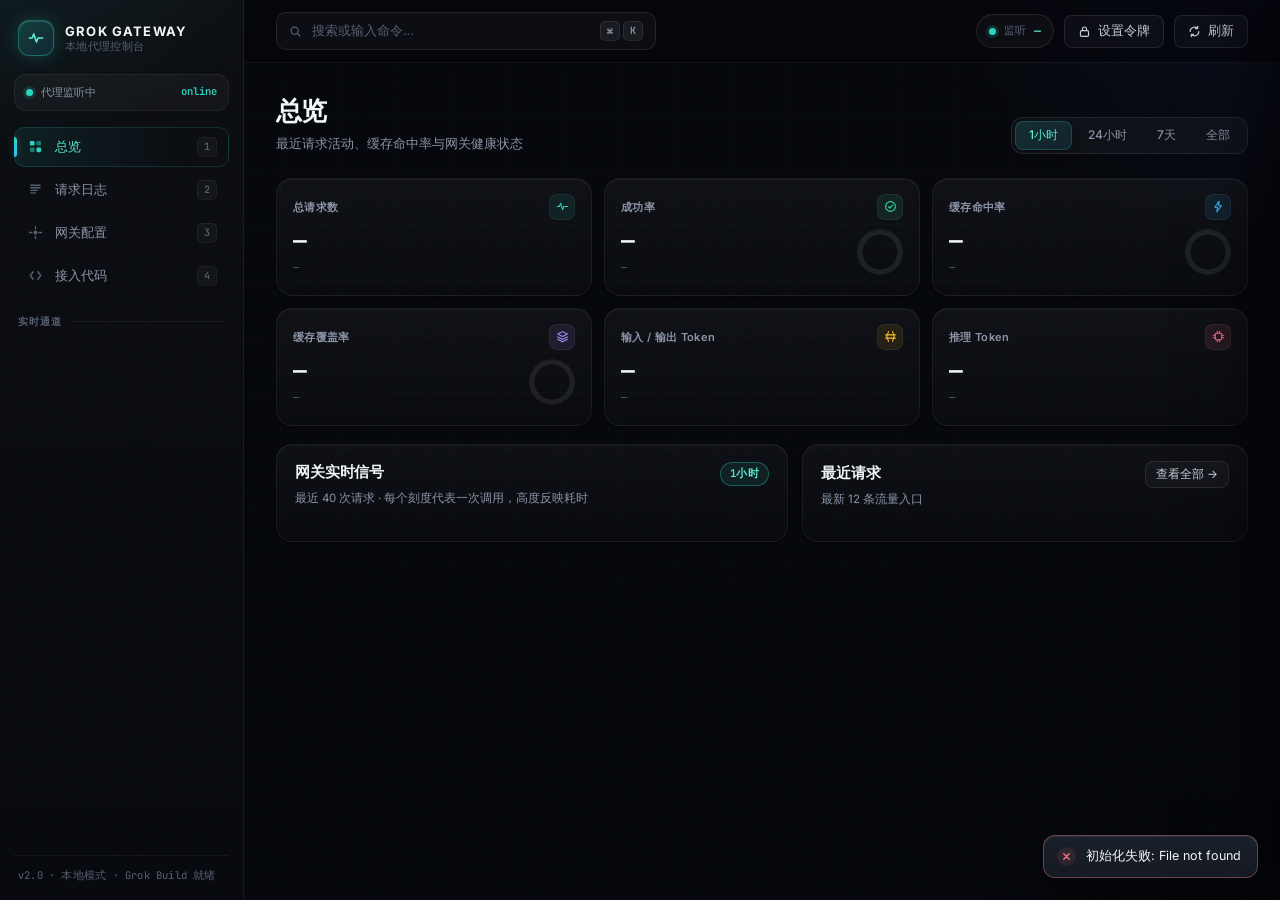
==== commit 28f1f2de: "Add files via upload" ====
--- a/static/index.html
+++ b/static/index.html
@@ -83,6 +83,10 @@
           <span class="addr-label">监听</span>
           <code id="listenAddr">—</code>
         </div>
+        <button id="tokenBtn" class="btn-ghost" title="设置管理接口访问令牌">
+          <svg viewBox="0 0 16 16" width="13" height="13" fill="none" aria-hidden="true"><rect x="3" y="7" width="10" height="7" rx="1.6" stroke="currentColor" stroke-width="1.4"/><path d="M5.5 7V5a2.5 2.5 0 0 1 5 0v2" stroke="currentColor" stroke-width="1.4"/></svg>
+          <span class="token-label">设置令牌</span>
+        </button>
         <button id="refreshAllBtn" class="btn-ghost" title="刷新全部数据">
           <svg viewBox="0 0 16 16" width="13" height="13" fill="none" aria-hidden="true"><path d="M2.7 8a5.3 5.3 0 0 1 9-3.8M13.3 8a5.3 5.3 0 0 1-9 3.8" stroke="currentColor" stroke-width="1.5" stroke-linecap="round"/><path d="M11.9 1.7v2.7h-2.7M4.1 14.3v-2.7h2.7" stroke="currentColor" stroke-width="1.5" stroke-linecap="round" stroke-linejoin="round"/></svg>
           刷新
@@ -324,6 +328,10 @@
       <h2 id="drawerTitle">—</h2>
     </div>
     <div class="drawer-head-actions">
+      <button id="drawerRawHeadersBtn" class="btn-ghost small" title="切换显示脱敏/原始请求头">
+        <svg viewBox="0 0 16 16" width="11" height="11" fill="none"><path d="M2 5.5h12M2 8h12M2 10.5h8" stroke="currentColor" stroke-width="1.4" stroke-linecap="round"/></svg>
+        <span class="raw-headers-label">脱敏头</span>
+      </button>
       <button id="drawerCopyIdBtn" class="btn-ghost small">
         <svg viewBox="0 0 16 16" width="11" height="11" fill="none"><rect x="5" y="5" width="8" height="8" rx="1.6" stroke="currentColor" stroke-width="1.4"/><path d="M3 11V3.6A1.6 1.6 0 0 1 4.6 2H11" stroke="currentColor" stroke-width="1.4" stroke-linecap="round"/></svg>
         复制 ID
--- a/static/style.css
+++ b/static/style.css
@@ -346,6 +346,11 @@
   transform:translateY(-1px);
 }
 .btn-ghost.small{ padding:5px 10px; font-size:11.5px; }
+.btn-ghost.is-set{
+  border-color:var(--teal-line);
+  color:var(--teal-bright);
+  background:var(--teal-bg);
+}
 
 .btn-danger{
   display:inline-flex; align-items:center; gap:7px;
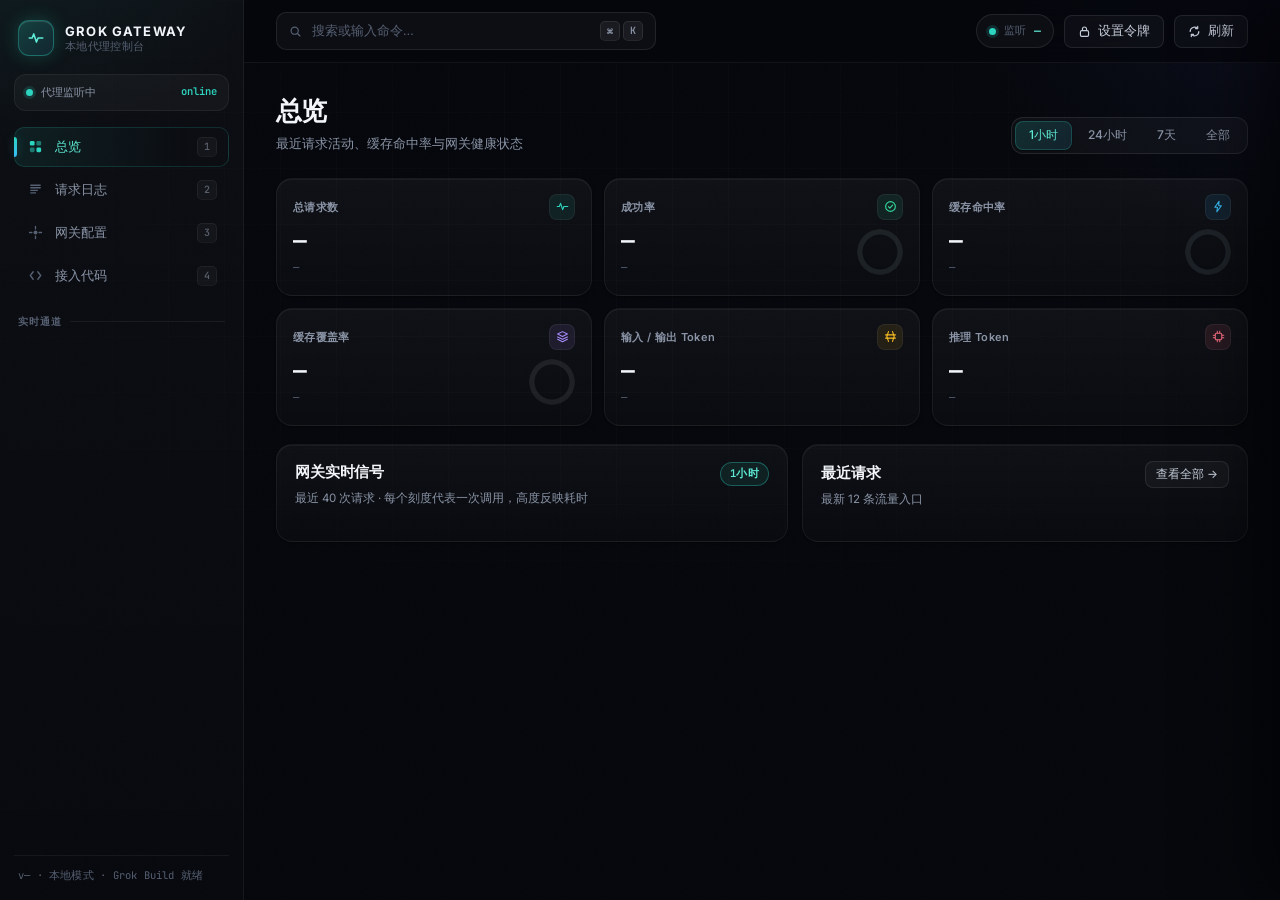
==== commit fac3dad4: "Add files via upload" ====
--- a/static/index.html
+++ b/static/index.html
@@ -35,10 +35,10 @@
       </div>
     </div>
 
-    <div class="rail-status">
-      <span class="dot dot-live"></span>
-      <span class="rail-status-text">代理监听中</span>
-      <code>online</code>
+    <div class="rail-status" id="railStatus">
+      <span class="dot dot-live" id="healthDot"></span>
+      <span class="rail-status-text" id="healthText">代理监听中</span>
+      <code id="healthCode">online</code>
     </div>
 
     <nav class="rail-nav">
@@ -64,7 +64,7 @@
     <div class="rail-channels" id="railChannels"></div>
 
     <div class="rail-foot">
-      <div class="rail-foot-meta">v2.0 · 本地模式 · Grok Build 就绪</div>
+      <div class="rail-foot-meta" id="railVersion">v— · 本地模式 · Grok Build 就绪</div>
     </div>
   </aside>
 
@@ -261,6 +261,14 @@
               </select>
               <span class="select-caret"><svg viewBox="0 0 16 16" width="11" height="11" fill="none"><path d="m4 6.5 4 4 4-4" stroke="currentColor" stroke-width="1.6" stroke-linecap="round" stroke-linejoin="round"/></svg></span>
             </div>
+            <div class="datetime-wrap">
+              <input id="filterFrom" type="datetime-local" title="起始时间" aria-label="起始时间">
+              <span class="datetime-sep">–</span>
+              <input id="filterTo" type="datetime-local" title="结束时间" aria-label="结束时间">
+              <button id="filterClearBtn" class="btn-ghost small" type="button" title="清除时间筛选" aria-label="清除时间筛选">
+                <svg viewBox="0 0 16 16" width="11" height="11" fill="none" aria-hidden="true"><path d="m4 4 8 8M12 4l-8 8" stroke="currentColor" stroke-width="1.6" stroke-linecap="round"/></svg>
+              </button>
+            </div>
           </div>
 
           <div class="table-wrap">
@@ -276,6 +284,7 @@
           </div>
 
           <div class="table-foot">
+            <span class="logs-count" id="logsCount"></span>
             <button id="logsLoadMoreBtn" class="btn-ghost">加载更多</button>
           </div>
         </div>
@@ -312,6 +321,7 @@
             </button>
           </div>
         </div>
+        <div class="setup-baseurl" id="setupBaseUrl"></div>
         <div class="setup-grid" id="setupSnippets"></div>
       </section>
 
@@ -321,7 +331,7 @@
 
 <!-- ===================== 请求详情抽屉 ===================== -->
 <div class="drawer-backdrop" id="drawerBackdrop"></div>
-<aside class="drawer" id="logDrawer" aria-hidden="true">
+<aside class="drawer" id="logDrawer" role="dialog" aria-modal="true" aria-labelledby="drawerTitle" aria-hidden="true">
   <div class="drawer-head">
     <div class="drawer-head-main">
       <div class="drawer-eyebrow">请求详情 <code id="drawerId">—</code></div>
@@ -332,11 +342,15 @@
         <svg viewBox="0 0 16 16" width="11" height="11" fill="none"><path d="M2 5.5h12M2 8h12M2 10.5h8" stroke="currentColor" stroke-width="1.4" stroke-linecap="round"/></svg>
         <span class="raw-headers-label">脱敏头</span>
       </button>
+      <button id="drawerCopyCurlBtn" class="btn-ghost small" title="复制 cURL 请求示例">
+        <svg viewBox="0 0 16 16" width="11" height="11" aria-hidden="true"><path d="M5 4l-3 4 3 4M11 4l3 4-3 4" stroke="currentColor" stroke-width="1.3" fill="none" stroke-linecap="round" stroke-linejoin="round"/></svg>
+        cURL
+      </button>
       <button id="drawerCopyIdBtn" class="btn-ghost small">
         <svg viewBox="0 0 16 16" width="11" height="11" fill="none"><rect x="5" y="5" width="8" height="8" rx="1.6" stroke="currentColor" stroke-width="1.4"/><path d="M3 11V3.6A1.6 1.6 0 0 1 4.6 2H11" stroke="currentColor" stroke-width="1.4" stroke-linecap="round"/></svg>
         复制 ID
       </button>
-      <button id="drawerCloseBtn" class="btn-icon" title="关闭 (esc)">
+      <button id="drawerCloseBtn" class="btn-icon" title="关闭 (esc)" aria-label="关闭详情面板">
         <svg viewBox="0 0 16 16" width="13" height="13" fill="none"><path d="m4 4 8 8M12 4l-8 8" stroke="currentColor" stroke-width="1.6" stroke-linecap="round"/></svg>
       </button>
     </div>
@@ -362,7 +376,7 @@
 
 <!-- ===================== 命令面板 ===================== -->
 <div class="cmdk-backdrop" id="cmdkBackdrop"></div>
-<div class="cmdk" id="cmdk" aria-hidden="true">
+<div class="cmdk" id="cmdk" role="dialog" aria-modal="true" aria-label="命令面板" aria-hidden="true">
   <div class="cmdk-input-wrap">
     <svg viewBox="0 0 16 16" width="15" height="15" fill="none"><circle cx="7" cy="7" r="4.4" stroke="currentColor" stroke-width="1.5"/><path d="m10.5 10.5 3 3" stroke="currentColor" stroke-width="1.5" stroke-linecap="round"/></svg>
     <input id="cmdkInput" type="text" placeholder="输入命令或搜索…" autocomplete="off" spellcheck="false">
@@ -375,8 +389,8 @@
   </div>
 </div>
 
-<div class="toast-stack" id="toastStack"></div>
-
-<script src="/static/app.js"></script>
+<div class="toast-stack" id="toastStack" aria-live="polite"></div>
+
+<script type="module" src="/static/js/app.js"></script>
 </body>
 </html>
--- a/static/style.css
+++ b/static/style.css
@@ -184,6 +184,19 @@
   animation:pulse-dot 2.2s ease-in-out infinite;
 }
 .dot-error{ background:var(--rose); box-shadow:0 0 0 3px rgba(251,113,133,.15); }
+.dot-warn{
+  background:var(--amber);
+  box-shadow:0 0 0 3px rgba(251,191,36,.16);
+  animation:pulse-dot 2.2s ease-in-out infinite;
+}
+.health-dot{
+  display:inline-block;
+  width:8px; height:8px; border-radius:50%;
+  margin-left:7px; vertical-align:middle;
+  background:var(--text-3);
+}
+.health-dot.is-ok{ background:var(--emerald); box-shadow:0 0 0 3px var(--emerald-bg); }
+.health-dot.is-bad{ background:var(--rose); box-shadow:0 0 0 3px var(--rose-bg); }
 @keyframes pulse-dot{
   0%,100%{ box-shadow:0 0 0 3px rgba(45,212,191,.18); }
   50%{ box-shadow:0 0 0 7px rgba(45,212,191,.05); }
@@ -554,6 +567,8 @@
 .rli-model{ font-size:12.5px; color:var(--text-1); overflow:hidden; text-overflow:ellipsis; white-space:nowrap; }
 .rli-time{ font-family:var(--font-mono); font-size:10.5px; color:var(--text-3); }
 .rli-status{ width:8px; height:8px; border-radius:50%; box-shadow:0 0 8px currentColor; }
+.rli-status.ok{ background:var(--emerald); color:var(--emerald); }
+.rli-status.err{ background:var(--rose); color:var(--rose); }
 
 .empty-state{
   padding:38px 12px;
@@ -635,8 +650,9 @@
 .gw-tag.ve{ color:var(--amber); background:var(--amber-bg); }
 .gw-tag:not([class*="oc"]):not([class*="st"]):not([class*="ve"]){ color:var(--text-2); background:var(--surface-2); }
 
-.table-foot{ display:flex; justify-content:center; padding:14px; border-top:1px solid var(--line-0); }
+.table-foot{ display:flex; justify-content:center; align-items:center; gap:14px; padding:14px; border-top:1px solid var(--line-0); }
 .table-foot .btn-ghost{ padding:8px 24px; }
+.logs-count{ font-family:var(--font-mono); font-size:11px; color:var(--text-3); }
 
 /* 骨架屏 */
 .skeleton-row{
@@ -674,6 +690,20 @@
   opacity:.65;
 }
 .gw-card:hover{ border-color:var(--line-1); transform:translateY(-2px); }
+.gw-card.is-disabled{ opacity:.6; }
+.gw-card.is-disabled:hover{ transform:none; }
+.gw-badge{
+	font-size:10px;
+	font-weight:600;
+	text-transform:uppercase;
+	letter-spacing:.06em;
+	padding:2px 7px;
+	border-radius:999px;
+	border:1px solid var(--line-1);
+	color:var(--muted);
+	background:var(--bg-3);
+}
+.gw-badge.is-off{ color:var(--rose); background:var(--rose-bg); border-color:rgba(251,113,133,.25); }
 
 .gw-card-head{ display:flex; justify-content:space-between; align-items:flex-start; gap:12px; }
 .gw-card-title{ display:flex; align-items:center; gap:9px; flex-wrap:wrap; }
@@ -711,6 +741,11 @@
 }
 .field input::placeholder,.field textarea::placeholder{ color:var(--text-3); }
 .field-hint{ font-size:10.5px; color:var(--text-3); }
+.field-error{ display:block; margin-top:5px; font-size:11px; color:var(--rose); }
+.field input.is-invalid,.field textarea.is-invalid{
+  border-color:rgba(251,113,133,.55);
+  box-shadow:0 0 0 3px var(--rose-bg);
+}
 
 .toggle-row{ display:flex; align-items:center; justify-content:space-between; gap:10px; }
 .compact-toggle-row{ flex-shrink:0; }
@@ -745,6 +780,7 @@
   box-shadow:0 1px 3px rgba(0,0,0,.4), 0 0 10px var(--teal-glow);
 }
 .gw-card-foot{ display:flex; justify-content:flex-end; gap:8px; margin-top:4px; padding-top:6px; }
+.save-gw-btn{ width:auto; padding:8px 18px; font-size:12px; }
 
 /* ---------------- 14. 接入代码 ---------------- */
 .setup-grid{ display:grid; grid-template-columns:1fr; gap:14px; max-width:840px; }
@@ -1074,6 +1110,69 @@
 }
 .toast.is-error .toast-icon{ background:var(--rose-bg); color:var(--rose); }
 .toast.is-error{ border-color:rgba(251,113,133,.4); }
+
+/* ---------------- 18b. 时间筛选 / 接入基址 / 模态框 ---------------- */
+.datetime-wrap{
+  display:flex; align-items:center; gap:6px;
+  padding:7px 10px;
+  border-radius:10px;
+  background:var(--surface-1);
+  border:1px solid var(--line-1);
+}
+.datetime-sep{ color:var(--text-3); font-size:12px; }
+.datetime-wrap input[type="datetime-local"]{
+  background:transparent; border:none; outline:none;
+  color:var(--text-1);
+  font-family:var(--font-mono); font-size:11.5px;
+  color-scheme:dark;
+  max-width:150px;
+}
+.datetime-wrap input[type="datetime-local"]:focus{ color:var(--text-0); }
+.setup-baseurl{
+  display:flex; align-items:center; flex-wrap:wrap; gap:8px;
+  max-width:840px; margin:0 0 14px;
+  padding:10px 14px;
+  border-radius:var(--r-m);
+  background:var(--surface-1);
+  border:1px solid var(--line-0);
+  font-size:12.5px; color:var(--text-2);
+}
+.setup-baseurl code{ font-family:var(--font-mono); color:var(--teal-bright); font-size:12px; }
+.setup-action-btn{ width:auto; padding:6px 12px; }
+
+.modal-backdrop{
+  position:fixed; inset:0; z-index:80;
+  display:flex; align-items:center; justify-content:center;
+  padding:20px;
+  background:rgba(3,5,9,.68);
+  backdrop-filter:blur(4px);
+  -webkit-backdrop-filter:blur(4px);
+}
+.modal{
+  width:min(440px, 100%);
+  display:flex; flex-direction:column; gap:12px;
+  padding:18px;
+  border-radius:var(--r-l);
+  background:linear-gradient(180deg, #0d1119 0%, #090c13 100%);
+  border:1px solid var(--line-1);
+  box-shadow:var(--shadow-lg);
+}
+.modal-head{ display:flex; justify-content:space-between; align-items:center; gap:10px; }
+.modal-head strong{ font-size:14px; font-weight:650; color:var(--text-0); }
+.modal-msg{ margin:0; font-size:12.5px; line-height:1.5; color:var(--text-2); }
+.modal-input{
+  width:100%;
+  padding:9px 11px;
+  background:var(--bg-1);
+  border:1px solid var(--line-1);
+  border-radius:var(--r-m);
+  color:var(--text-0);
+  font-family:var(--font-mono); font-size:12.5px;
+  outline:none;
+  transition:border-color var(--t-fast), box-shadow var(--t-fast);
+}
+.modal-input:focus{ border-color:var(--teal-line); box-shadow:0 0 0 3px var(--teal-glow); }
+.modal-actions{ display:flex; justify-content:flex-end; gap:8px; margin-top:2px; }
 
 /* ---------------- 19. 响应式 ---------------- */
 @media (max-width:880px){
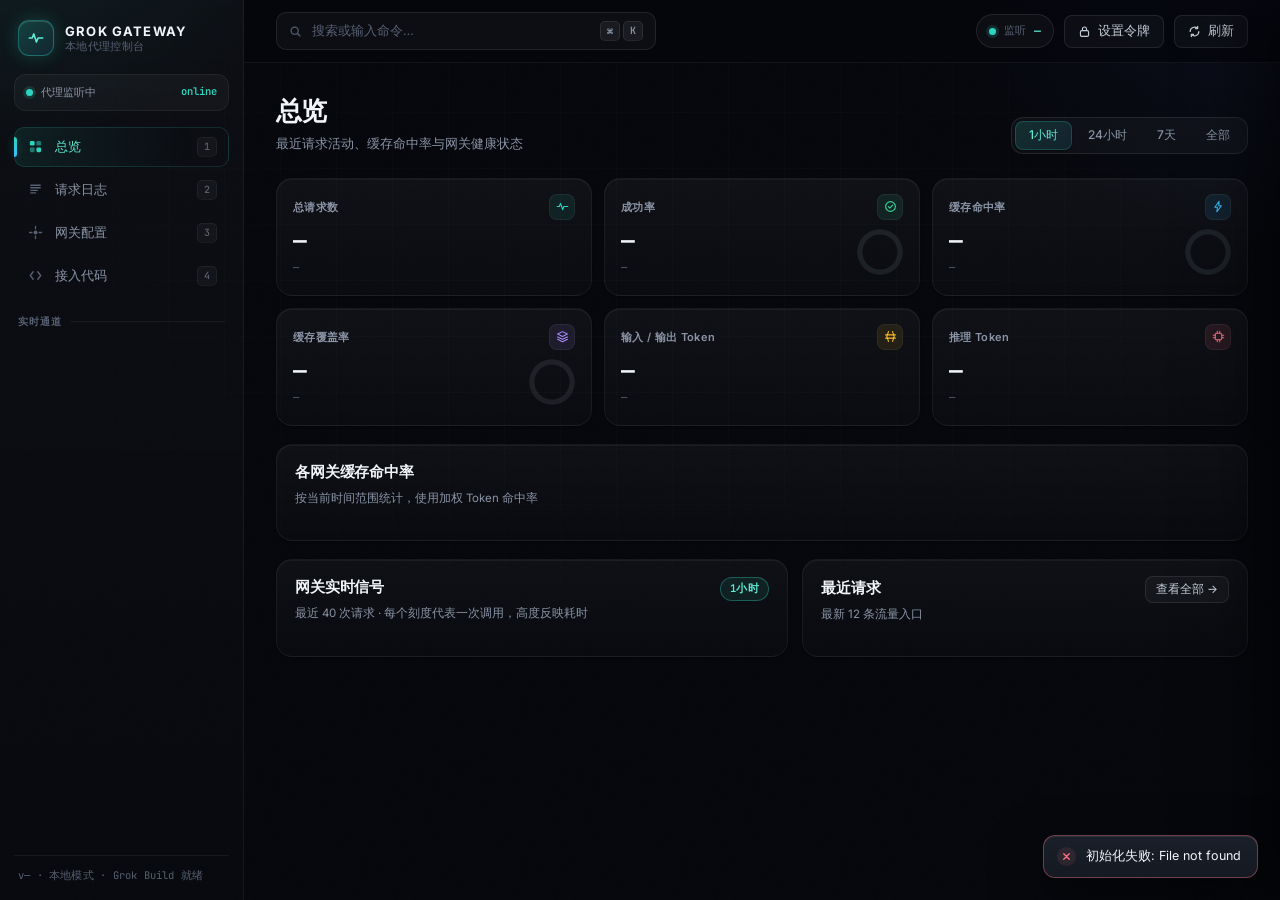
==== commit 30d8d5b5: "Add files via upload" ====
--- a/static/index.html
+++ b/static/index.html
@@ -190,6 +190,16 @@
           </article>
         </div>
 
+        <section class="panel gateway-cache-panel">
+          <div class="panel-head">
+            <div>
+              <h2>各网关缓存命中率</h2>
+              <span class="muted">按当前时间范围统计，使用加权 Token 命中率</span>
+            </div>
+          </div>
+          <div class="gateway-cache-rates" id="gatewayCacheRates"></div>
+        </section>
+
         <div class="panel-row">
           <section class="panel">
             <div class="panel-head">
@@ -295,7 +305,7 @@
         <div class="view-head">
           <div class="view-head-title">
             <h1>网关配置</h1>
-            <p>分别编辑每个网关的上游地址、请求头白名单和 User-Agent 覆盖</p>
+            <p>分别编辑每个网关的上游地址、请求头白名单、环境代理和 User-Agent 覆盖</p>
           </div>
           <div class="head-actions">
             <button id="gatewaysReloadBtn" class="btn-ghost">
--- a/static/style.css
+++ b/static/style.css
@@ -495,6 +495,66 @@
 .panel-head{ display:flex; justify-content:space-between; align-items:baseline; gap:12px; margin-bottom:15px; }
 .panel-head h2{ margin:0 0 3px; font-size:14.5px; font-weight:650; color:var(--text-0); letter-spacing:-.01em; }
 .panel-head .muted{ font-size:11.5px; }
+.gateway-cache-panel{ margin-bottom:18px; }
+.gateway-cache-rates{
+  display:grid;
+  grid-template-columns:repeat(auto-fit, minmax(190px, 1fr));
+  gap:10px;
+}
+.gateway-cache-rate{
+  min-width:0;
+  padding:12px 13px;
+  border-radius:var(--r-m);
+  background:var(--surface-1);
+  border:1px solid var(--line-0);
+}
+.gateway-cache-rate-head{
+  display:flex;
+  align-items:baseline;
+  justify-content:space-between;
+  gap:8px;
+}
+.gateway-cache-rate-head strong{
+  overflow:hidden;
+  text-overflow:ellipsis;
+  white-space:nowrap;
+  color:var(--text-1);
+  font-size:12px;
+}
+.gateway-cache-rate-head code{
+  color:var(--teal-bright);
+  font-size:10px;
+}
+.gateway-cache-rate-value{
+  margin-top:7px;
+  color:var(--text-0);
+  font-family:var(--font-mono);
+  font-size:21px;
+  font-weight:650;
+}
+.gateway-cache-rate-bar{
+  height:5px;
+  margin-top:8px;
+  overflow:hidden;
+  border-radius:999px;
+  background:rgba(255,255,255,.08);
+}
+.gateway-cache-rate-bar span{
+  display:block;
+  height:100%;
+  border-radius:inherit;
+  background:linear-gradient(90deg, var(--teal), var(--sky));
+  transition:width var(--t-med) var(--ease-out);
+}
+.gateway-cache-rate-detail{
+  margin-top:7px;
+  overflow:hidden;
+  color:var(--text-3);
+  font-family:var(--font-mono);
+  font-size:10px;
+  text-overflow:ellipsis;
+  white-space:nowrap;
+}
 .panel-tag{
   font-family:var(--font-mono);
   font-size:10.5px; font-weight:600; letter-spacing:.05em;
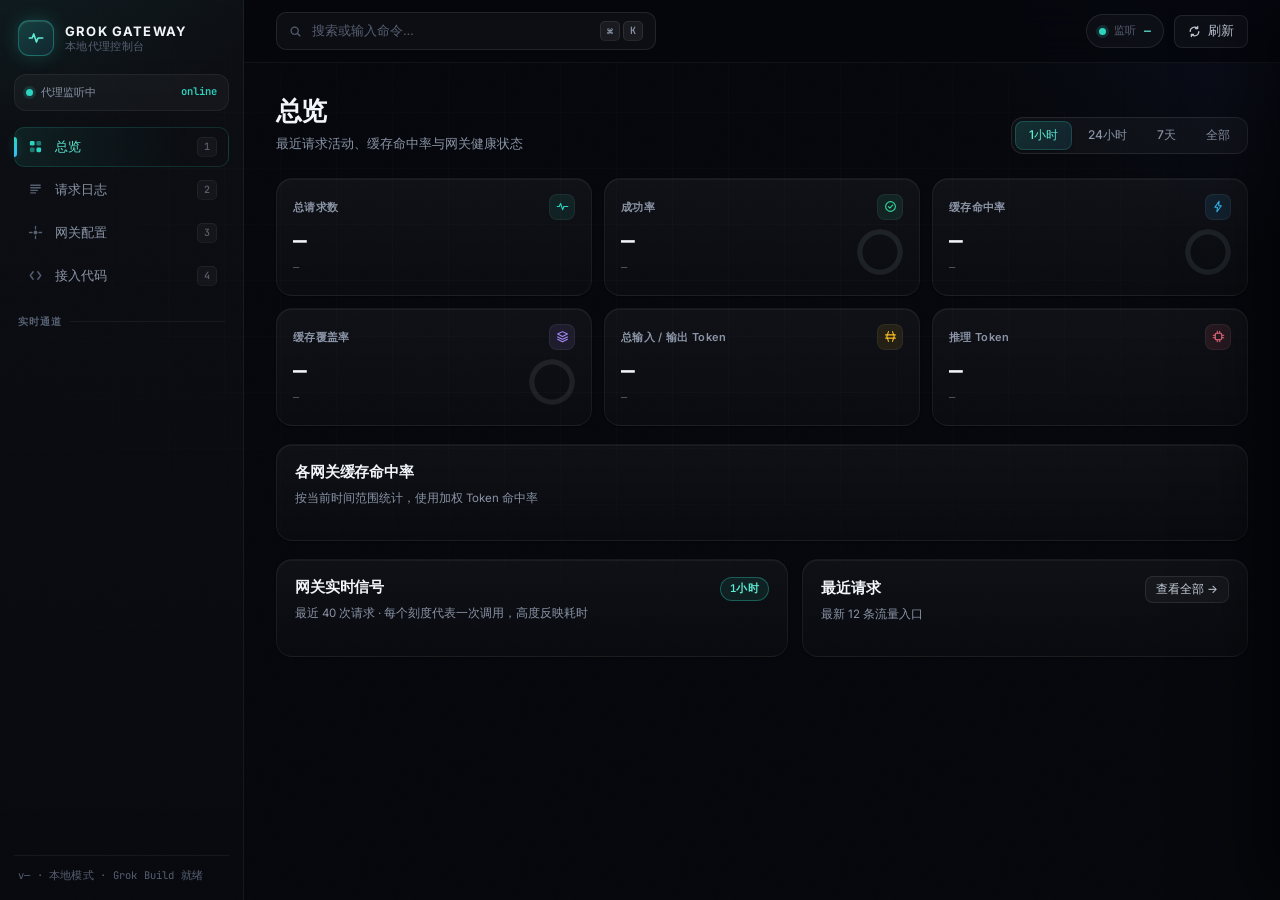
==== commit 502e7bcd: "Add files via upload" ====
--- a/static/index.html
+++ b/static/index.html
@@ -83,10 +83,6 @@
           <span class="addr-label">监听</span>
           <code id="listenAddr">—</code>
         </div>
-        <button id="tokenBtn" class="btn-ghost" title="设置管理接口访问令牌">
-          <svg viewBox="0 0 16 16" width="13" height="13" fill="none" aria-hidden="true"><rect x="3" y="7" width="10" height="7" rx="1.6" stroke="currentColor" stroke-width="1.4"/><path d="M5.5 7V5a2.5 2.5 0 0 1 5 0v2" stroke="currentColor" stroke-width="1.4"/></svg>
-          <span class="token-label">设置令牌</span>
-        </button>
         <button id="refreshAllBtn" class="btn-ghost" title="刷新全部数据">
           <svg viewBox="0 0 16 16" width="13" height="13" fill="none" aria-hidden="true"><path d="M2.7 8a5.3 5.3 0 0 1 9-3.8M13.3 8a5.3 5.3 0 0 1-9 3.8" stroke="currentColor" stroke-width="1.5" stroke-linecap="round"/><path d="M11.9 1.7v2.7h-2.7M4.1 14.3v-2.7h2.7" stroke="currentColor" stroke-width="1.5" stroke-linecap="round" stroke-linejoin="round"/></svg>
           刷新
@@ -171,7 +167,7 @@
 
           <article class="stat-card a-amber">
             <div class="stat-card-head">
-              <span class="stat-label">输入 / 输出 Token</span>
+              <span class="stat-label">总输入 / 输出 Token</span>
               <span class="stat-icon"><svg viewBox="0 0 16 16" width="13" height="13" fill="none"><path d="M5.5 2 3.5 8l2 6M10.5 2l2 6-2 6M2 6h12M2 10h12" stroke="currentColor" stroke-width="1.3" stroke-linecap="round" stroke-linejoin="round"/></svg></span>
             </div>
             <div class="stat-value" id="statTokens">—</div>
@@ -275,7 +271,7 @@
               <input id="filterFrom" type="datetime-local" title="起始时间" aria-label="起始时间">
               <span class="datetime-sep">–</span>
               <input id="filterTo" type="datetime-local" title="结束时间" aria-label="结束时间">
-              <button id="filterClearBtn" class="btn-ghost small" type="button" title="清除时间筛选" aria-label="清除时间筛选">
+              <button id="filterClearBtn" class="btn-ghost small" type="button" title="清除全部筛选" aria-label="清除全部筛选">
                 <svg viewBox="0 0 16 16" width="11" height="11" fill="none" aria-hidden="true"><path d="m4 4 8 8M12 4l-8 8" stroke="currentColor" stroke-width="1.6" stroke-linecap="round"/></svg>
               </button>
             </div>
@@ -305,7 +301,7 @@
         <div class="view-head">
           <div class="view-head-title">
             <h1>网关配置</h1>
-            <p>分别编辑每个网关的上游地址、请求头白名单、环境代理和 User-Agent 覆盖</p>
+            <p>配置全局 HTTP/HTTPS 代理，并分别控制每个网关是否使用它</p>
           </div>
           <div class="head-actions">
             <button id="gatewaysReloadBtn" class="btn-ghost">
@@ -314,6 +310,19 @@
             </button>
           </div>
         </div>
+        <section class="panel global-proxy-panel">
+          <div class="panel-head">
+            <div>
+              <h2>全局代理地址</h2>
+              <span class="muted">支持 HTTP / HTTPS；各网关可单独选择是否使用此地址，留空表示无可用代理。</span>
+            </div>
+          </div>
+          <div class="global-proxy-form">
+            <input id="proxyUrlInput" type="text" placeholder="http://127.0.0.1:7890" autocomplete="off" spellcheck="false">
+            <button id="proxyUrlSaveBtn" class="btn-primary small">保存代理地址</button>
+          </div>
+          <div class="field-error global-proxy-error" id="proxyUrlError" hidden></div>
+        </section>
         <div class="gw-config-grid" id="gatewayCards"></div>
       </section>
 
@@ -348,10 +357,6 @@
       <h2 id="drawerTitle">—</h2>
     </div>
     <div class="drawer-head-actions">
-      <button id="drawerRawHeadersBtn" class="btn-ghost small" title="切换显示脱敏/原始请求头">
-        <svg viewBox="0 0 16 16" width="11" height="11" fill="none"><path d="M2 5.5h12M2 8h12M2 10.5h8" stroke="currentColor" stroke-width="1.4" stroke-linecap="round"/></svg>
-        <span class="raw-headers-label">脱敏头</span>
-      </button>
       <button id="drawerCopyCurlBtn" class="btn-ghost small" title="复制 cURL 请求示例">
         <svg viewBox="0 0 16 16" width="11" height="11" aria-hidden="true"><path d="M5 4l-3 4 3 4M11 4l3 4-3 4" stroke="currentColor" stroke-width="1.3" fill="none" stroke-linecap="round" stroke-linejoin="round"/></svg>
         cURL
--- a/static/style.css
+++ b/static/style.css
@@ -725,6 +725,27 @@
 @keyframes shimmer{ 0%{ background-position:200% 0; } 100%{ background-position:-200% 0; } }
 
 /* ---------------- 13. 网关配置卡 ---------------- */
+.global-proxy-panel{ margin-bottom:16px; }
+.global-proxy-form{ display:flex; align-items:center; gap:9px; }
+.global-proxy-form input{
+  flex:1;
+  min-width:0;
+  padding:9px 11px;
+  background:rgba(0,0,0,.28);
+  border:1px solid var(--line-1);
+  border-radius:var(--r-s);
+  color:var(--text-0);
+  font-size:12.5px;
+  font-family:var(--font-mono);
+  outline:none;
+}
+.global-proxy-form input:focus{
+  border-color:var(--teal-line);
+  background:rgba(45,212,191,.05);
+  box-shadow:0 0 0 3px rgba(45,212,191,.12);
+}
+.global-proxy-form input::placeholder{ color:var(--text-3); }
+.global-proxy-error{ margin-top:7px; }
 .gw-config-grid{
   display:grid;
   grid-template-columns:repeat(auto-fit, minmax(330px, 1fr));
